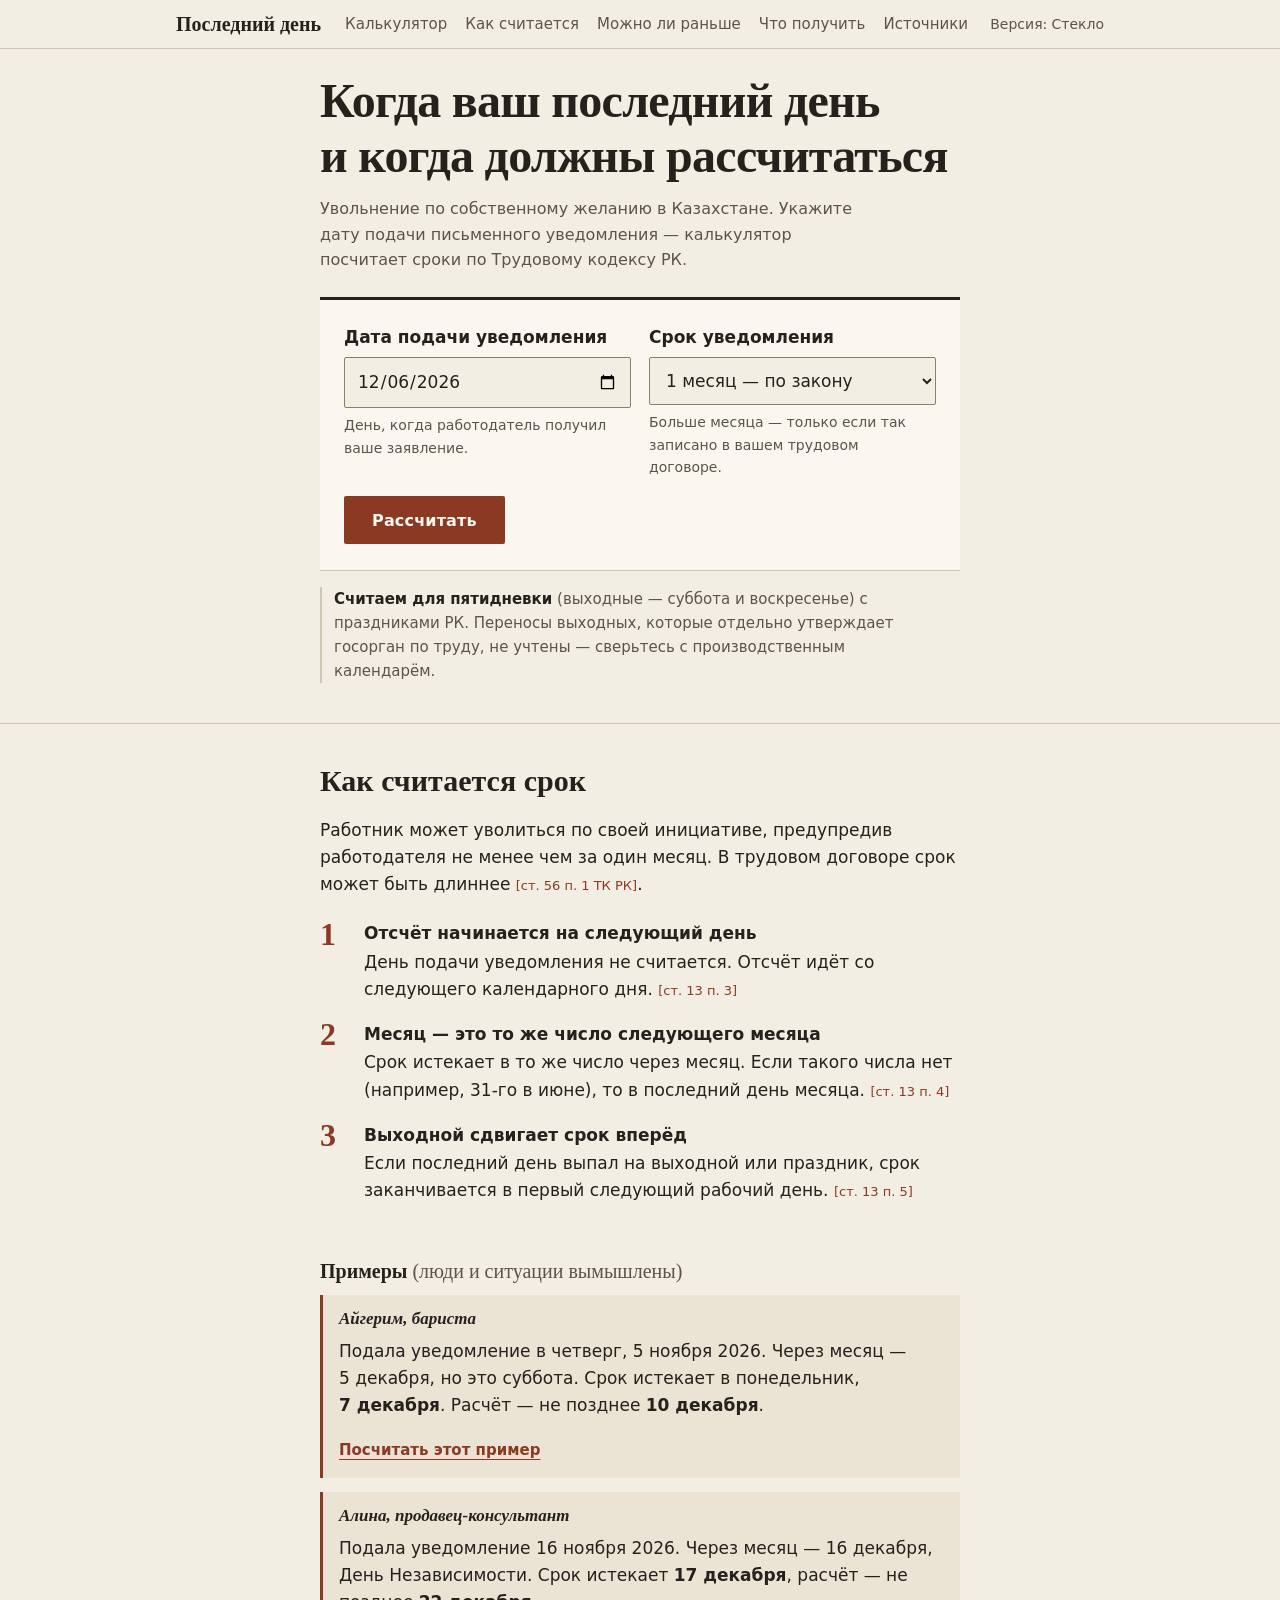
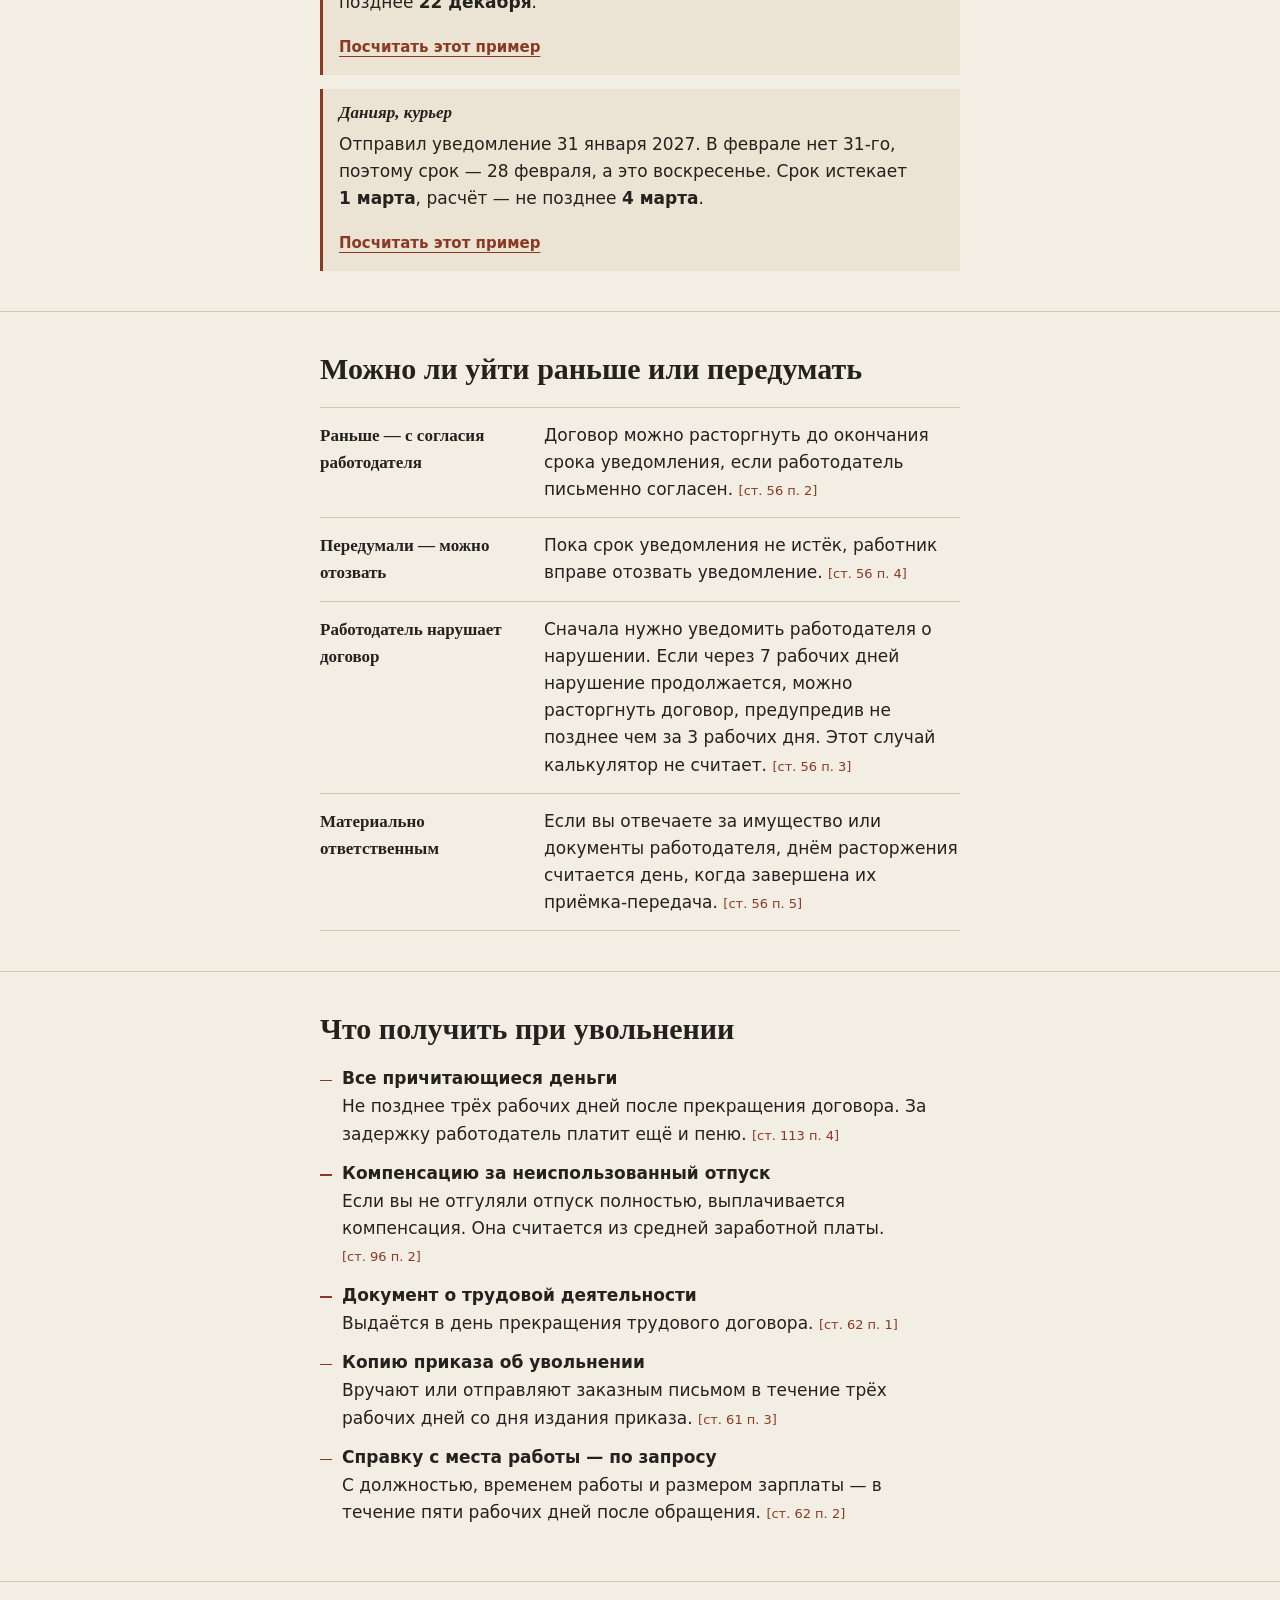
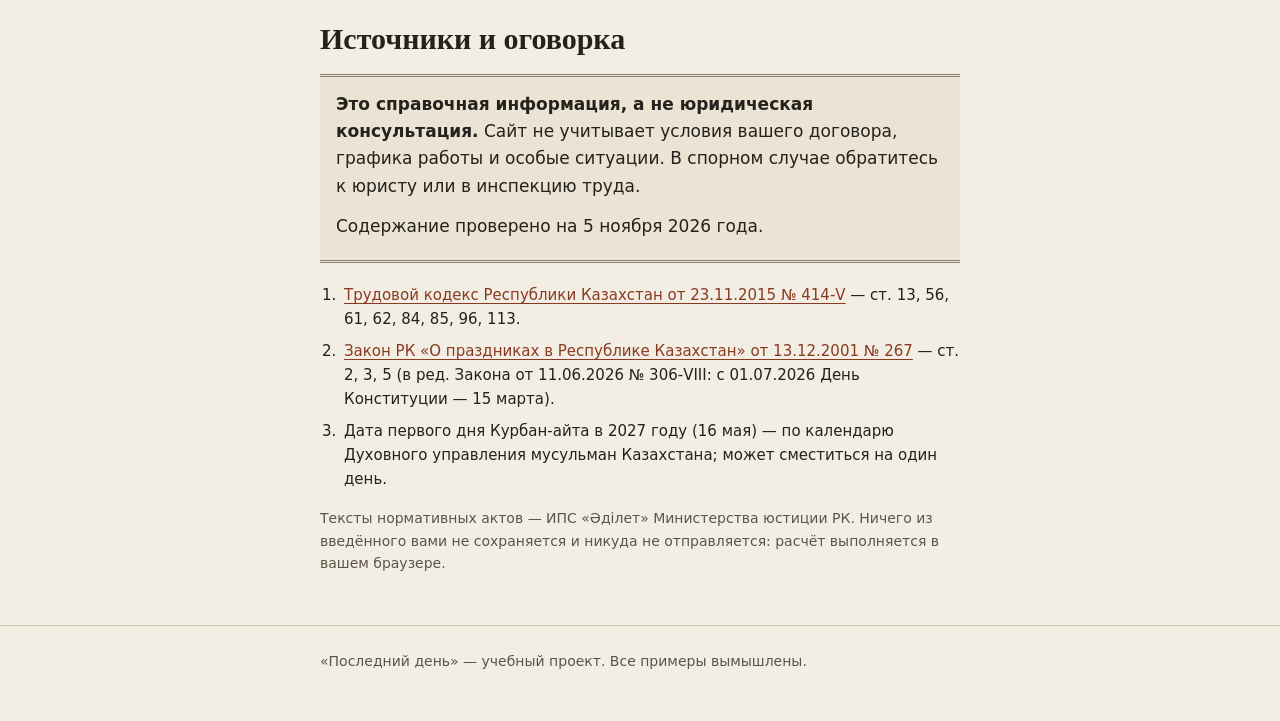
==== index.html @ 021bd19e "Новое оформление: классическая версия и версия «Стекло» Co-Authored-By: Claude Opus 5.5 <noreply@ant" ====
<!doctype html>
<html lang="ru">
<head>
  <meta charset="utf-8">
  <meta name="viewport" content="width=device-width, initial-scale=1">
  <meta name="color-scheme" content="light dark">
  <meta name="description" content="Калькулятор срока увольнения по собственному желанию по Трудовому кодексу РК: когда истекает срок уведомления и до какого дня работодатель должен рассчитаться.">
  <title>Последний день — калькулятор увольнения</title>
  <link rel="stylesheet" href="styles.css">
</head>
<body>
  <a class="skip" href="#calc">К калькулятору</a>

  <header class="top">
    <div class="top__inner">
      <a class="logo" href="#calc" aria-label="Последний день — в начало">Последний день</a>
      <a class="ver" href="glass/"><span class="ver__k">Версия:</span> Стекло</a>
      <nav class="nav" aria-label="Разделы">
        <a href="#calc">Калькулятор</a>
        <a href="#rules">Как считается</a>
        <a href="#earlier">Можно ли раньше</a>
        <a href="#get">Что получить</a>
        <a href="#sources">Источники</a>
      </nav>
    </div>
  </header>

  <main>
    <!-- 1. Калькулятор -->
    <section id="calc" class="hero">
      <div class="wrap">
        <h1>Когда ваш последний день и&nbsp;когда должны рассчитаться</h1>
        <p class="lead">Увольнение по собственному желанию в Казахстане. Укажите дату подачи письменного уведомления — калькулятор посчитает сроки по Трудовому кодексу РК.</p>

        <div class="calc">
          <form id="form" class="form" novalidate>
            <div class="field">
              <label for="notice">Дата подачи уведомления</label>
              <input id="notice" name="notice" type="date" required aria-describedby="notice-hint">
              <p class="hint" id="notice-hint">День, когда работодатель получил ваше заявление.</p>
            </div>
            <div class="field">
              <label for="months">Срок уведомления</label>
              <select id="months" name="months" aria-describedby="months-hint">
                <option value="1" selected>1 месяц — по закону</option>
                <option value="2">2 месяца — по договору</option>
                <option value="3">3 месяца — по договору</option>
                <option value="4">4 месяца — по договору</option>
                <option value="5">5 месяцев — по договору</option>
                <option value="6">6 месяцев — по договору</option>
              </select>
              <p class="hint" id="months-hint">Больше месяца — только если так записано в вашем трудовом договоре.</p>
            </div>
            <button class="btn" type="submit">Рассчитать</button>
          </form>

          <div id="result" class="result" aria-live="polite"></div>
        </div>

        <p class="assume">
          <strong>Считаем для пятидневки</strong> (выходные — суббота и воскресенье) с праздниками РК.
          Переносы выходных, которые отдельно утверждает госорган по труду, не учтены — сверьтесь с производственным календарём.
        </p>
      </div>
    </section>

    <!-- 2. Как считается срок -->
    <section id="rules" class="section">
      <div class="wrap">
        <h2>Как считается срок</h2>
        <p class="section__lead">Работник может уволиться по своей инициативе, предупредив работодателя не менее чем за один месяц. В трудовом договоре срок может быть длиннее <a class="ref" href="https://adilet.zan.kz/rus/docs/K1500000414#z56" target="_blank" rel="noopener">ст. 56 п. 1 ТК РК</a>.</p>

        <ol class="rules">
          <li>
            <h3>Отсчёт начинается на следующий день</h3>
            <p>День подачи уведомления не считается. Отсчёт идёт со следующего календарного дня. <a class="ref" href="https://adilet.zan.kz/rus/docs/K1500000414#z13" target="_blank" rel="noopener">ст. 13 п. 3</a></p>
          </li>
          <li>
            <h3>Месяц — это то же число следующего месяца</h3>
            <p>Срок истекает в то же число через месяц. Если такого числа нет (например, 31-го в июне), то в последний день месяца. <a class="ref" href="https://adilet.zan.kz/rus/docs/K1500000414#z13" target="_blank" rel="noopener">ст. 13 п. 4</a></p>
          </li>
          <li>
            <h3>Выходной сдвигает срок вперёд</h3>
            <p>Если последний день выпал на выходной или праздник, срок заканчивается в первый следующий рабочий день. <a class="ref" href="https://adilet.zan.kz/rus/docs/K1500000414#z13" target="_blank" rel="noopener">ст. 13 п. 5</a></p>
          </li>
        </ol>

        <h3 class="sub">Примеры <span class="muted">(люди и ситуации вымышлены)</span></h3>
        <div class="examples">
          <article class="example">
            <p class="example__who">Айгерим, бариста</p>
            <p>Подала уведомление в&nbsp;четверг, 5&nbsp;ноября 2026. Через месяц — 5&nbsp;декабря, но это суббота. Срок истекает в&nbsp;понедельник, <b>7&nbsp;декабря</b>. Расчёт — не позднее <b>10&nbsp;декабря</b>.</p>
            <button class="link" type="button" data-try="2026-11-05" data-months="1">Посчитать этот пример</button>
          </article>
          <article class="example">
            <p class="example__who">Алина, продавец-консультант</p>
            <p>Подала уведомление 16&nbsp;ноября 2026. Через месяц — 16&nbsp;декабря, День Независимости. Срок истекает <b>17&nbsp;декабря</b>, расчёт — не позднее <b>22&nbsp;декабря</b>.</p>
            <button class="link" type="button" data-try="2026-11-16" data-months="1">Посчитать этот пример</button>
          </article>
          <article class="example">
            <p class="example__who">Данияр, курьер</p>
            <p>Отправил уведомление 31&nbsp;января 2027. В&nbsp;феврале нет 31-го, поэтому срок — 28&nbsp;февраля, а это воскресенье. Срок истекает <b>1&nbsp;марта</b>, расчёт — не позднее <b>4&nbsp;марта</b>.</p>
            <button class="link" type="button" data-try="2027-01-31" data-months="1">Посчитать этот пример</button>
          </article>
        </div>
      </div>
    </section>

    <!-- 3. Можно ли раньше -->
    <section id="earlier" class="section">
      <div class="wrap">
        <h2>Можно ли уйти раньше или передумать</h2>
        <dl class="cases">
          <div>
            <dt>Раньше — с согласия работодателя</dt>
            <dd>Договор можно расторгнуть до окончания срока уведомления, если работодатель письменно согласен. <a class="ref" href="https://adilet.zan.kz/rus/docs/K1500000414#z56" target="_blank" rel="noopener">ст. 56 п. 2</a></dd>
          </div>
          <div>
            <dt>Передумали — можно отозвать</dt>
            <dd>Пока срок уведомления не истёк, работник вправе отозвать уведомление. <a class="ref" href="https://adilet.zan.kz/rus/docs/K1500000414#z56" target="_blank" rel="noopener">ст. 56 п. 4</a></dd>
          </div>
          <div>
            <dt>Работодатель нарушает договор</dt>
            <dd>Сначала нужно уведомить работодателя о нарушении. Если через 7&nbsp;рабочих дней нарушение продолжается, можно расторгнуть договор, предупредив не позднее чем за 3&nbsp;рабочих дня. Этот случай калькулятор не считает. <a class="ref" href="https://adilet.zan.kz/rus/docs/K1500000414#z56" target="_blank" rel="noopener">ст. 56 п. 3</a></dd>
          </div>
          <div>
            <dt>Материально ответственным</dt>
            <dd>Если вы отвечаете за имущество или документы работодателя, днём расторжения считается день, когда завершена их приёмка-передача. <a class="ref" href="https://adilet.zan.kz/rus/docs/K1500000414#z56" target="_blank" rel="noopener">ст. 56 п. 5</a></dd>
          </div>
        </dl>
      </div>
    </section>

    <!-- 4. Что получить при увольнении -->
    <section id="get" class="section">
      <div class="wrap">
        <h2>Что получить при увольнении</h2>
        <ul class="docs">
          <li>
            <h3>Все причитающиеся деньги</h3>
            <p>Не позднее трёх рабочих дней после прекращения договора. За задержку работодатель платит ещё и пеню. <a class="ref" href="https://adilet.zan.kz/rus/docs/K1500000414#z113" target="_blank" rel="noopener">ст. 113 п. 4</a></p>
          </li>
          <li>
            <h3>Компенсацию за неиспользованный отпуск</h3>
            <p>Если вы не отгуляли отпуск полностью, выплачивается компенсация. Она считается из средней заработной платы. <a class="ref" href="https://adilet.zan.kz/rus/docs/K1500000414#z96" target="_blank" rel="noopener">ст. 96 п. 2</a></p>
          </li>
          <li>
            <h3>Документ о трудовой деятельности</h3>
            <p>Выдаётся в день прекращения трудового договора. <a class="ref" href="https://adilet.zan.kz/rus/docs/K1500000414#z62" target="_blank" rel="noopener">ст. 62 п. 1</a></p>
          </li>
          <li>
            <h3>Копию приказа об увольнении</h3>
            <p>Вручают или отправляют заказным письмом в течение трёх рабочих дней со дня издания приказа. <a class="ref" href="https://adilet.zan.kz/rus/docs/K1500000414#z61" target="_blank" rel="noopener">ст. 61 п. 3</a></p>
          </li>
          <li>
            <h3>Справку с места работы — по запросу</h3>
            <p>С должностью, временем работы и размером зарплаты — в течение пяти рабочих дней после обращения. <a class="ref" href="https://adilet.zan.kz/rus/docs/K1500000414#z62" target="_blank" rel="noopener">ст. 62 п. 2</a></p>
          </li>
        </ul>
      </div>
    </section>

    <!-- 5. Источники и оговорка -->
    <section id="sources" class="section">
      <div class="wrap">
        <h2>Источники и оговорка</h2>
        <div class="disclaimer" role="note">
          <p><strong>Это справочная информация, а не юридическая консультация.</strong> Сайт не учитывает условия вашего договора, графика работы и особые ситуации. В спорном случае обратитесь к юристу или в инспекцию труда.</p>
          <p>Содержание проверено на <time datetime="2026-11-05">5 ноября 2026 года</time>.</p>
        </div>
        <ol class="sources">
          <li><a href="https://adilet.zan.kz/rus/docs/K1500000414" target="_blank" rel="noopener">Трудовой кодекс Республики Казахстан от 23.11.2015 № 414-V</a> — ст. 13, 56, 61, 62, 84, 85, 96, 113.</li>
          <li><a href="https://adilet.zan.kz/rus/docs/Z010000267_" target="_blank" rel="noopener">Закон РК «О праздниках в Республике Казахстан» от 13.12.2001 № 267</a> — ст. 2, 3, 5 (в ред. Закона от 11.06.2026 № 306-VIII: с 01.07.2026 День Конституции — 15 марта).</li>
          <li>Дата первого дня Курбан-айта в 2027 году (16 мая) — по календарю Духовного управления мусульман Казахстана; может сместиться на один день.</li>
        </ol>
        <p class="muted small">Тексты нормативных актов — ИПС «Әділет» Министерства юстиции РК. Ничего из введённого вами не сохраняется и никуда не отправляется: расчёт выполняется в вашем браузере.</p>
      </div>
    </section>
  </main>

  <footer class="foot">
    <div class="wrap">
      <p>«Последний день» — учебный проект. Все примеры вымышлены.</p>
    </div>
  </footer>

  <script src="calc.js"></script>
  <script src="app.js"></script>
</body>
</html>
---- styles.css ----
/* «Последний день» — редакционный стиль: бумага, графит и один приглушённый терракотовый акцент.
   Mobile-first, светлая и тёмная тема по настройке устройства. */
:root {
  --bg: #f3eee4;            /* бумага */
  --surface: #faf7f0;       /* лист, поля ввода */
  --tint: #ebe3d3;          /* врезки, подложка примечаний */
  --text: #25211c;          /* графит */
  --muted: #5c5448;         /* камень */
  --line: #cfc5b3;          /* тонкие линии */
  --line-strong: #8a7f6c;   /* границы полей (≥ 3:1) */
  --accent: #8a3a23;        /* терракота, приглушённая */
  --accent-ink: #fbf7ef;
  --warn-bg: #f1e3c4;
  --warn-ink: #4d3a0e;
  --err-bg: #f3d9d3;
  --err-ink: #7a2316;
  --serif: "Iowan Old Style", "Palatino Linotype", Palatino, "Book Antiqua", Georgia, serif;
  --sans: system-ui, -apple-system, "Segoe UI", Roboto, "Helvetica Neue", Arial, sans-serif;
  --measure: 40rem;
}
@media (prefers-color-scheme: dark) {
  :root {
    --bg: #1b1815;          /* тёплый графит, не чёрный */
    --surface: #24201c;
    --tint: #2b2621;
    --text: #ebe4d6;
    --muted: #aba193;
    --line: #3d372e;
    --line-strong: #7d7261;
    --accent: #e3a083;      /* та же терракота, осветлённая */
    --accent-ink: #1b1815;
    --warn-bg: #352b14;
    --warn-ink: #ecd08a;
    --err-bg: #3b2019;
    --err-ink: #f2b3a6;
  }
}

* { box-sizing: border-box; }
html { scroll-behavior: smooth; scroll-padding-top: 116px; -webkit-text-size-adjust: 100%; }
@media (min-width: 720px) { html { scroll-padding-top: 72px; } }
@media (prefers-reduced-motion: reduce) { html { scroll-behavior: auto; } }
body {
  margin: 0;
  background: var(--bg);
  color: var(--text);
  font: 1.0625rem/1.6 var(--sans);
  overflow-wrap: break-word;
}
h1, h2, h3 { margin: 0; }
h1, h2 { font-family: var(--serif); font-weight: 600; line-height: 1.15; }
h1 { font-size: clamp(1.75rem, 7vw, 3rem); letter-spacing: -.015em; max-width: 14em; text-wrap: balance; }
h2 { font-size: clamp(1.5rem, 4.5vw, 1.875rem); margin-bottom: .6em; }
h3 { font-size: 1.0625rem; line-height: 1.35; font-weight: 700; margin-bottom: .2em; }
p { margin: 0 0 .8em; }
a { color: var(--accent); text-underline-offset: 3px; }
.wrap { max-width: calc(var(--measure) + 32px); margin: 0 auto; padding: 0 16px; }
.muted { color: var(--muted); font-weight: 400; }
.small { font-size: .875rem; }

.skip { position: absolute; left: -999px; top: 8px; background: var(--accent); color: var(--accent-ink); padding: 10px 14px; z-index: 10; }
.skip:focus { left: 8px; }
:focus-visible { outline: 3px solid var(--accent); outline-offset: 2px; }

/* Шапка: название, ссылка на другую версию, разделы */
.top { position: sticky; top: 0; z-index: 5; background: var(--bg); border-bottom: 1px solid var(--line); }
.top__inner { max-width: 60rem; margin: 0 auto; padding: 0 16px; display: flex; flex-wrap: wrap; align-items: center; column-gap: 16px; }
.logo { font: 600 1.25rem var(--serif); color: var(--text); text-decoration: none; min-height: 48px; display: inline-flex; align-items: center; white-space: nowrap; }
.ver { margin-left: auto; font-size: .875rem; color: var(--muted); text-decoration: none; min-height: 44px; display: inline-flex; align-items: center; white-space: nowrap; }
.ver { gap: .3em; }
.ver:hover { color: var(--accent); text-decoration: underline; }
.nav { display: flex; width: 100%; gap: 2px; overflow-x: auto; scrollbar-width: none; margin: 0 -8px; }
.nav::-webkit-scrollbar { display: none; }
.nav a { color: var(--muted); text-decoration: none; font-size: .9375rem; padding: 0 8px; min-height: 44px; display: inline-flex; align-items: center; white-space: nowrap; }
.nav a:hover { color: var(--text); text-decoration: underline; text-underline-offset: 6px; }
@media (min-width: 720px) {
  .ver { margin-left: 0; order: 3; }
  .nav { width: auto; margin: 0 0 0 auto; order: 2; }
  .top__inner { flex-wrap: nowrap; }
}

/* Первый экран и калькулятор */
.hero { padding: 24px 0 40px; }
.lead { color: var(--muted); font-size: 1rem; max-width: 34rem; margin: .8em 0 0; }
.calc { margin-top: 24px; background: var(--surface); border-top: 3px solid var(--text); border-bottom: 1px solid var(--line); padding: 20px 16px 22px; }
@media (min-width: 720px) { .calc { padding: 24px 24px 26px; } }
.form { display: grid; gap: 18px; }
@media (min-width: 720px) {
  .form { grid-template-columns: 1fr 1fr; align-items: start; }
  .form .btn { grid-column: 1 / -1; justify-self: start; }
}
.field label { display: block; font-weight: 700; margin-bottom: 6px; }
.field input, .field select {
  width: 100%; min-height: 48px; padding: 10px 12px;
  font: inherit; color: var(--text); background: var(--bg);
  border: 1px solid var(--line-strong); border-radius: 2px;
}
.field input:focus-visible, .field select:focus-visible { outline: 3px solid var(--accent); outline-offset: 1px; }
.hint { color: var(--muted); font-size: .875rem; margin: 6px 0 0; }
.btn {
  min-height: 48px; padding: 0 28px; border: 0; border-radius: 2px; cursor: pointer;
  background: var(--accent); color: var(--accent-ink); font: 600 1rem var(--sans); letter-spacing: .01em;
}
.btn:hover { background: color-mix(in srgb, var(--accent) 86%, var(--text)); }
.btn:active { transform: translateY(1px); }
.assume { color: var(--muted); font-size: .9375rem; margin: 16px 0 0; max-width: 36rem; padding-left: 12px; border-left: 2px solid var(--line); }
.assume strong { color: var(--text); }

/* Результат: главная дата крупно, остальное спокойно */
.result:empty { display: none; }
.result { margin-top: 24px; padding-top: 22px; border-top: 1px solid var(--line); }
.timeline { list-style: none; margin: 0; padding: 0; }
.tl { position: relative; padding: 0 0 22px 28px; }
.tl::before { content: ""; position: absolute; left: 5px; top: 14px; bottom: 0; width: 1px; background: var(--line-strong); }
.tl:last-child { padding-bottom: 0; }
.tl:last-child::before { display: none; }
.tl__mark { position: absolute; left: 0; top: 7px; width: 11px; height: 11px; border: 1.5px solid var(--text); background: var(--surface); transform: rotate(45deg); }
.tl--main .tl__mark { width: 15px; height: 15px; left: -2px; top: 8px; background: var(--accent); border-color: var(--accent); }
.tl__label { color: var(--muted); font-size: .875rem; margin: 0 0 2px; }
.tl__date { font-family: var(--serif); font-size: 1.25rem; font-weight: 600; margin: 0 0 4px; line-height: 1.25; }
.tl--main { padding-bottom: 26px; }
.tl--main .tl__label { color: var(--text); font-weight: 700; }
.tl--main .tl__date { font-size: clamp(1.75rem, 8vw, 2.5rem); color: var(--accent); letter-spacing: -.01em; line-height: 1.1; margin-bottom: 8px; }
.tl__note { font-size: .9375rem; margin: 0; color: var(--muted); max-width: 34rem; }
.notes { margin: 22px 0 0; padding: 0; list-style: none; display: grid; gap: 8px; }
.note { font-size: .9375rem; padding: 10px 12px; background: var(--tint); border-left: 3px solid var(--line-strong); }
.note--warn { background: var(--warn-bg); color: var(--warn-ink); border-left-color: var(--warn-ink); }
.note--warn .ref { color: inherit; }
.error { background: var(--err-bg); color: var(--err-ink); padding: 12px 14px; margin: 0; border-left: 3px solid var(--err-ink); }
@media (prefers-reduced-motion: no-preference) {
  .tl, .notes, .error { animation: rise .45s ease both; animation-delay: calc(var(--i, 0) * 90ms); }
  @keyframes rise { from { opacity: 0; transform: translateY(6px); } to { opacity: 1; transform: none; } }
}

/* Сноски на статьи: мелко, в скобках, чтобы не спорить с текстом */
.ref { font-size: .8125rem; white-space: nowrap; color: var(--accent); text-decoration: none; font-variant-numeric: lining-nums; }
.ref::before { content: "["; }
.ref::after { content: "]"; }
.ref:hover { text-decoration: underline; }

/* Разделы */
.section { padding: 40px 0; border-top: 1px solid var(--line); }
.section__lead { max-width: var(--measure); }
.sub { font: 600 1.25rem var(--serif); margin: 36px 0 12px; }

/* Правила — нумерованный свод с висячими цифрами */
.rules { list-style: none; counter-reset: r; padding: 0; margin: 24px 0 0; }
.rules li { counter-increment: r; position: relative; padding: 0 0 20px 44px; }
.rules li::before { content: counter(r); position: absolute; left: 0; top: -.15em; font: 600 2rem/1 var(--serif); color: var(--accent); }
.rules p { margin: 0; }

/* Примеры — врезки */
.examples { display: grid; gap: 14px; }
.example { background: var(--tint); border-left: 3px solid var(--accent); padding: 14px 16px 6px; }
.example p { margin-bottom: .5em; }
.example__who { font: italic 600 1.0625rem var(--serif); margin-bottom: .3em; }
.link { background: none; border: 0; padding: 0; min-height: 44px; color: var(--accent); font: 600 .9375rem var(--sans); cursor: pointer; text-decoration: underline; text-underline-offset: 4px; }
.link:hover { text-decoration-thickness: 2px; }

/* Особые случаи — словарная форма */
.cases { margin: 20px 0 0; }
.cases > div { padding: 14px 0; border-top: 1px solid var(--line); }
.cases > div:last-child { border-bottom: 1px solid var(--line); }
.cases dt { font-weight: 700; margin-bottom: 4px; }
.cases dd { margin: 0; }
@media (min-width: 720px) {
  .cases > div { display: grid; grid-template-columns: 12.5rem 1fr; gap: 24px; }
  .cases dt { margin: 0; font-family: var(--serif); font-size: 1.0625rem; }
}

/* Что получить — перечень документов */
.docs { list-style: none; padding: 0; margin: 20px 0 0; }
.docs li { padding: 0 0 14px 22px; position: relative; }
.docs li::before { content: ""; position: absolute; left: 0; top: .75em; width: 12px; height: 1.5px; background: var(--accent); }
.docs p { margin: 0; }

/* Оговорка и источники */
.disclaimer { background: var(--tint); border-top: 3px double var(--line-strong); border-bottom: 3px double var(--line-strong); padding: 14px 16px 6px; margin-bottom: 20px; }
.sources { padding-left: 1.4em; margin: 0 0 16px; font-size: .9375rem; }
.sources li { margin-bottom: 8px; padding-left: .2em; }
.foot { padding: 24px 0 48px; color: var(--muted); font-size: .875rem; border-top: 1px solid var(--line); }
.foot p { margin: 0; }
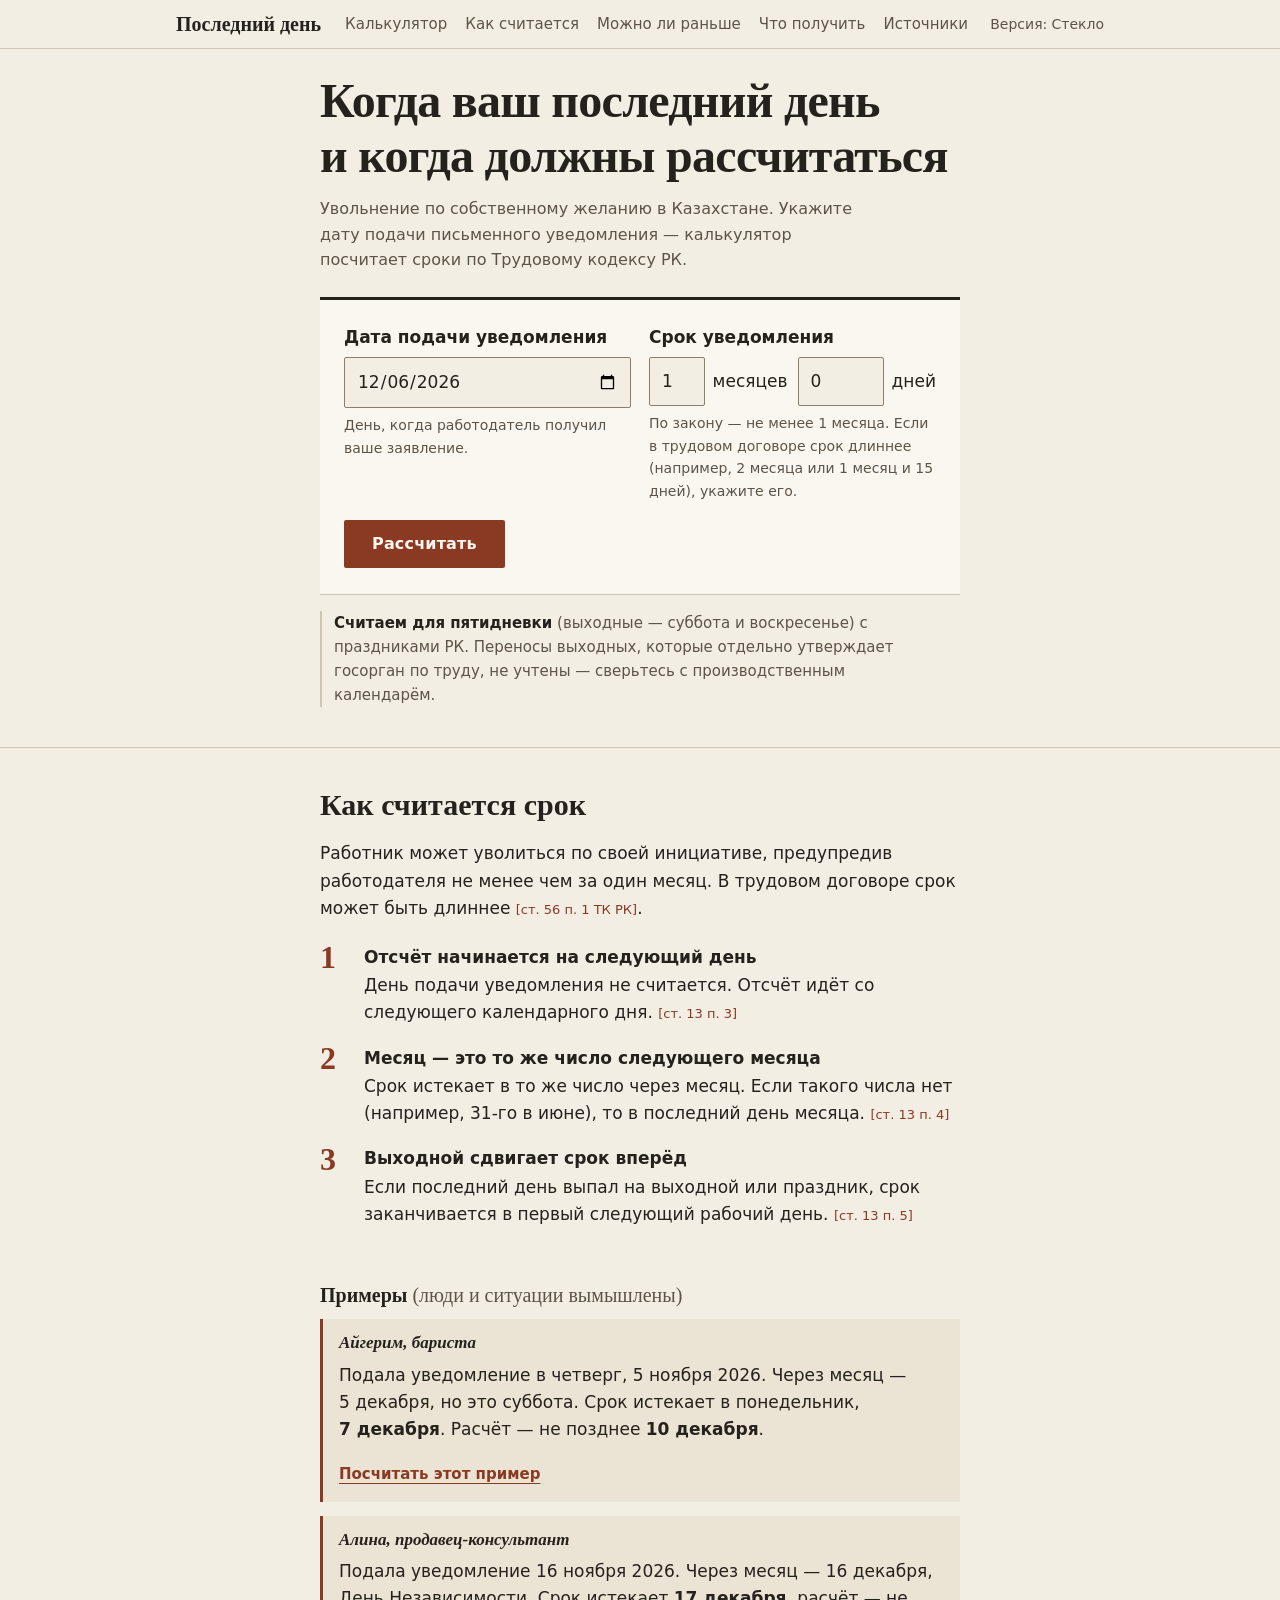
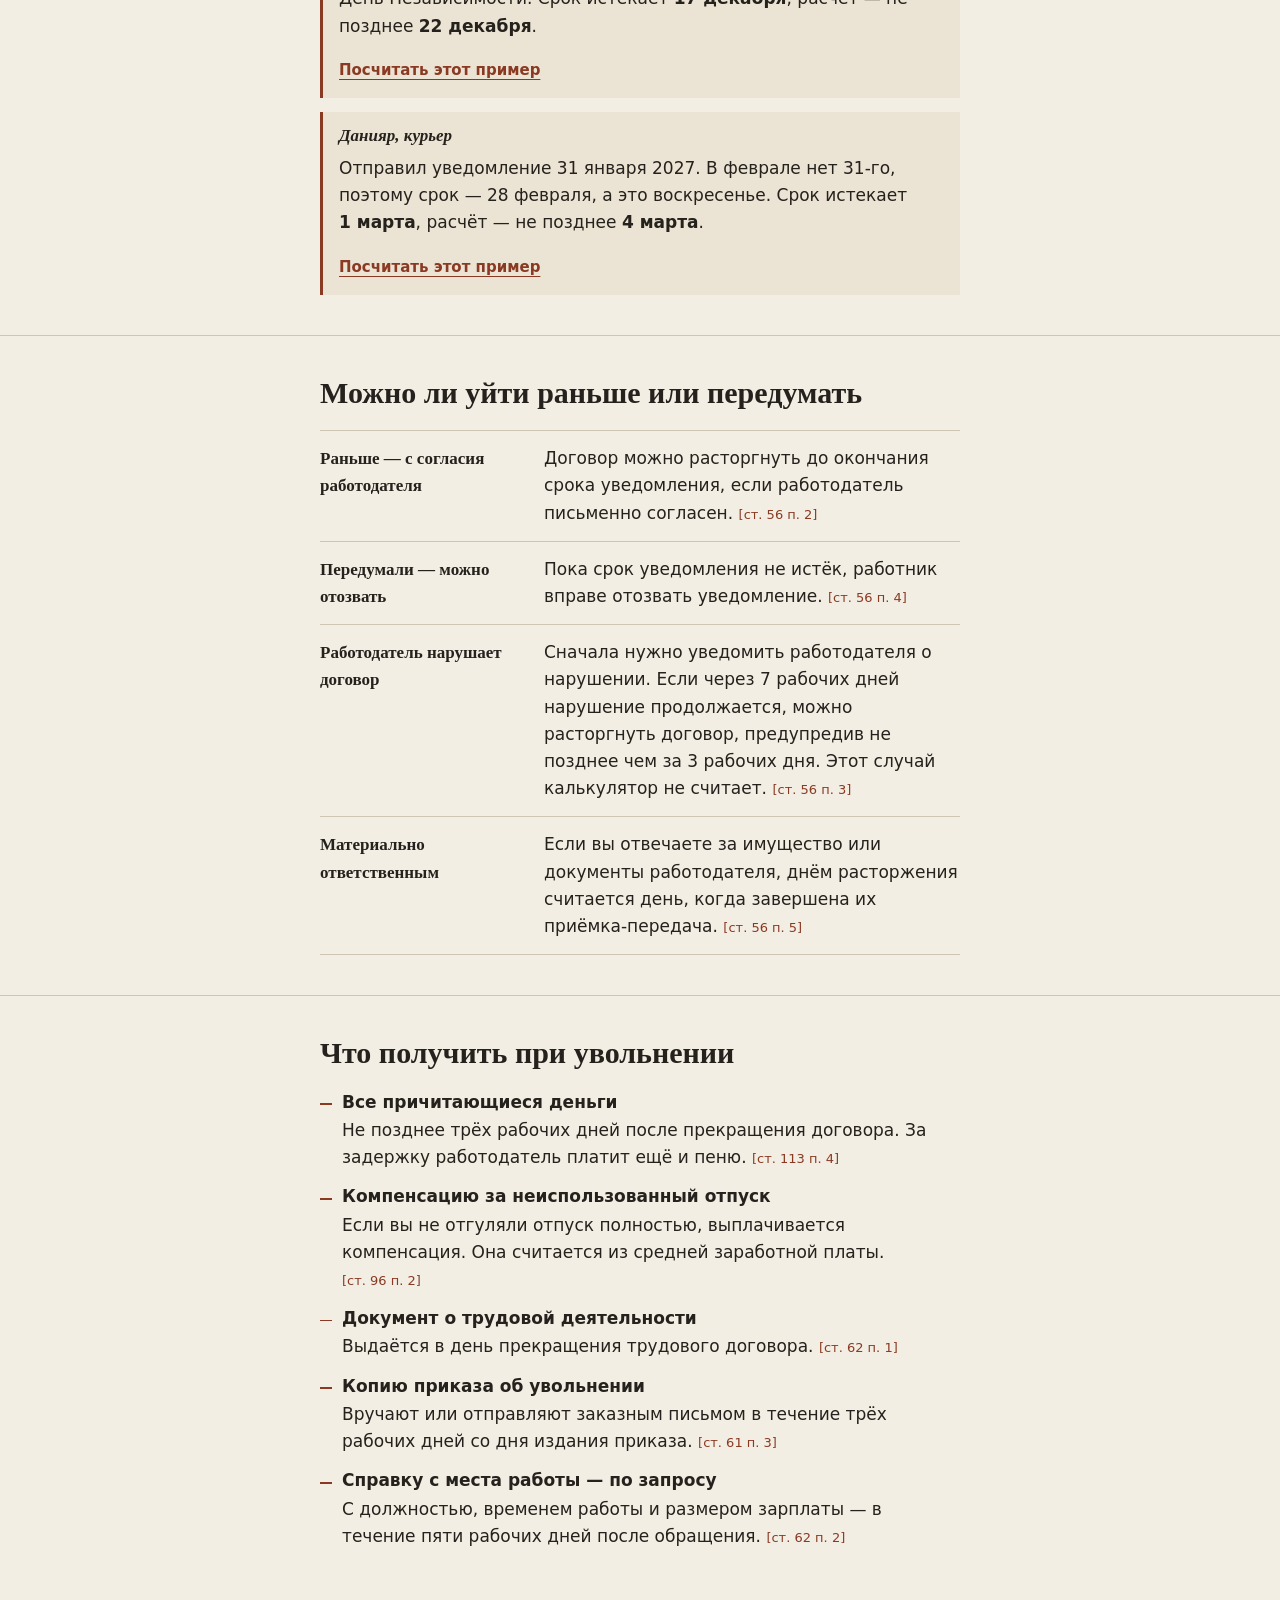
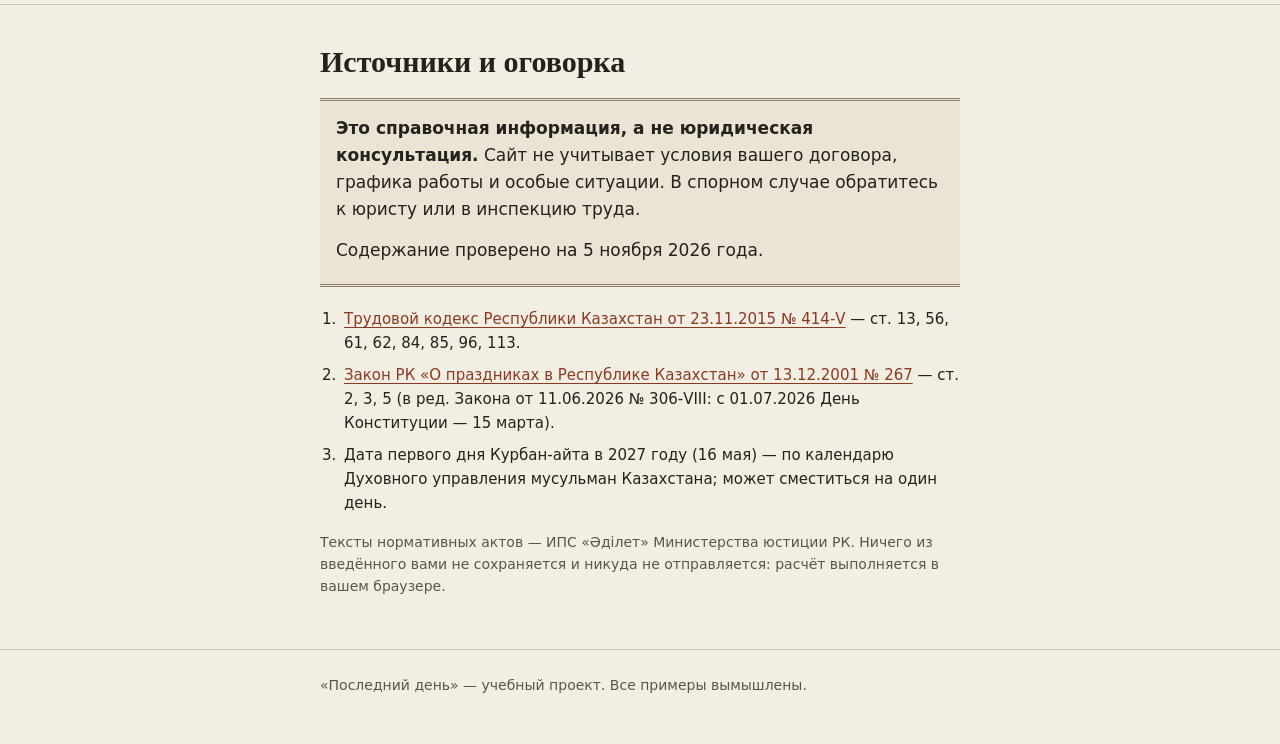
==== commit b00a050d: "Свой срок уведомления по договору: месяцы и дни Co-Authored-By: Claude Opus 5.5 <noreply@anthropic.c" ====
--- a/index.html
+++ b/index.html
@@ -39,18 +39,14 @@
               <input id="notice" name="notice" type="date" required aria-describedby="notice-hint">
               <p class="hint" id="notice-hint">День, когда работодатель получил ваше заявление.</p>
             </div>
-            <div class="field">
-              <label for="months">Срок уведомления</label>
-              <select id="months" name="months" aria-describedby="months-hint">
-                <option value="1" selected>1 месяц — по закону</option>
-                <option value="2">2 месяца — по договору</option>
-                <option value="3">3 месяца — по договору</option>
-                <option value="4">4 месяца — по договору</option>
-                <option value="5">5 месяцев — по договору</option>
-                <option value="6">6 месяцев — по договору</option>
-              </select>
-              <p class="hint" id="months-hint">Больше месяца — только если так записано в вашем трудовом договоре.</p>
-            </div>
+            <fieldset class="field period">
+              <legend>Срок уведомления</legend>
+              <div class="period__row">
+                <label class="period__item"><input id="months" name="months" type="number" inputmode="numeric" min="0" max="24" step="1" value="1" aria-describedby="months-hint"><span>месяцев</span></label>
+                <label class="period__item"><input id="days" name="days" type="number" inputmode="numeric" min="0" max="730" step="1" value="0" aria-describedby="months-hint"><span>дней</span></label>
+              </div>
+              <p class="hint" id="months-hint">По закону — не менее 1 месяца. Если в трудовом договоре срок длиннее (например, 2 месяца или 1 месяц и 15 дней), укажите его.</p>
+            </fieldset>
             <button class="btn" type="submit">Рассчитать</button>
           </form>
 
--- a/styles.css
+++ b/styles.css
@@ -17,9 +17,11 @@
   --serif: "Iowan Old Style", "Palatino Linotype", Palatino, "Book Antiqua", Georgia, serif;
   --sans: system-ui, -apple-system, "Segoe UI", Roboto, "Helvetica Neue", Arial, sans-serif;
   --measure: 40rem;
+  color-scheme: light;
 }
 @media (prefers-color-scheme: dark) {
   :root {
+    color-scheme: dark;
     --bg: #1b1815;          /* тёплый графит, не чёрный */
     --surface: #24201c;
     --tint: #2b2621;
@@ -96,6 +98,7 @@
   border: 1px solid var(--line-strong); border-radius: 2px;
 }
 .field input:focus-visible, .field select:focus-visible { outline: 3px solid var(--accent); outline-offset: 1px; }
+.field select option { background: var(--surface); color: var(--text); }
 .hint { color: var(--muted); font-size: .875rem; margin: 6px 0 0; }
 .btn {
   min-height: 48px; padding: 0 28px; border: 0; border-radius: 2px; cursor: pointer;
@@ -180,3 +183,10 @@
 .sources li { margin-bottom: 8px; padding-left: .2em; }
 .foot { padding: 24px 0 48px; color: var(--muted); font-size: .875rem; border-top: 1px solid var(--line); }
 .foot p { margin: 0; }
+
+/* Срок уведомления: месяцы + дни */
+.period { border: 0; padding: 0; margin: 0; min-width: 0; }
+.period legend { padding: 0; margin-bottom: 6px; font-weight: 700; }
+.period__row { display: grid; grid-template-columns: 1fr 1fr; gap: 10px; }
+.field .period__item { display: flex; align-items: center; gap: 8px; margin: 0; font-weight: 400; }
+.period__item input { flex: 1; min-width: 0; }
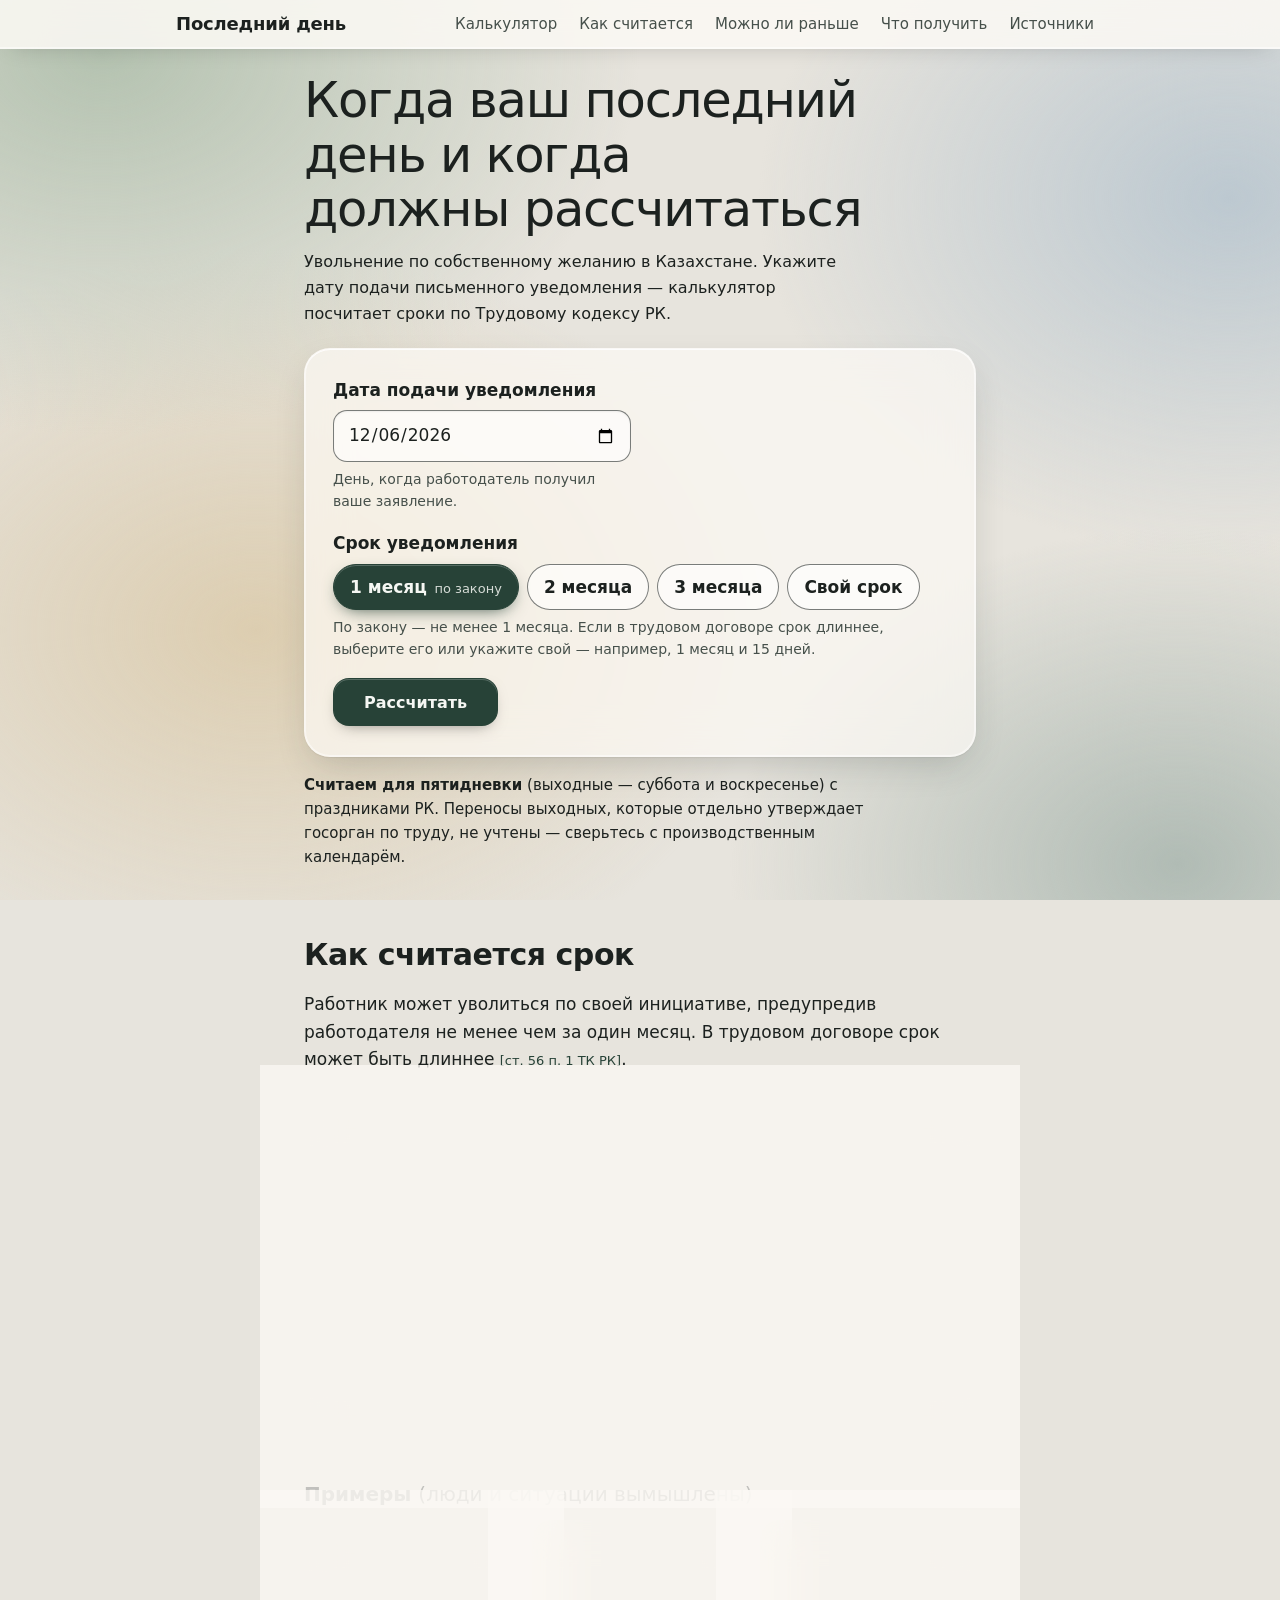
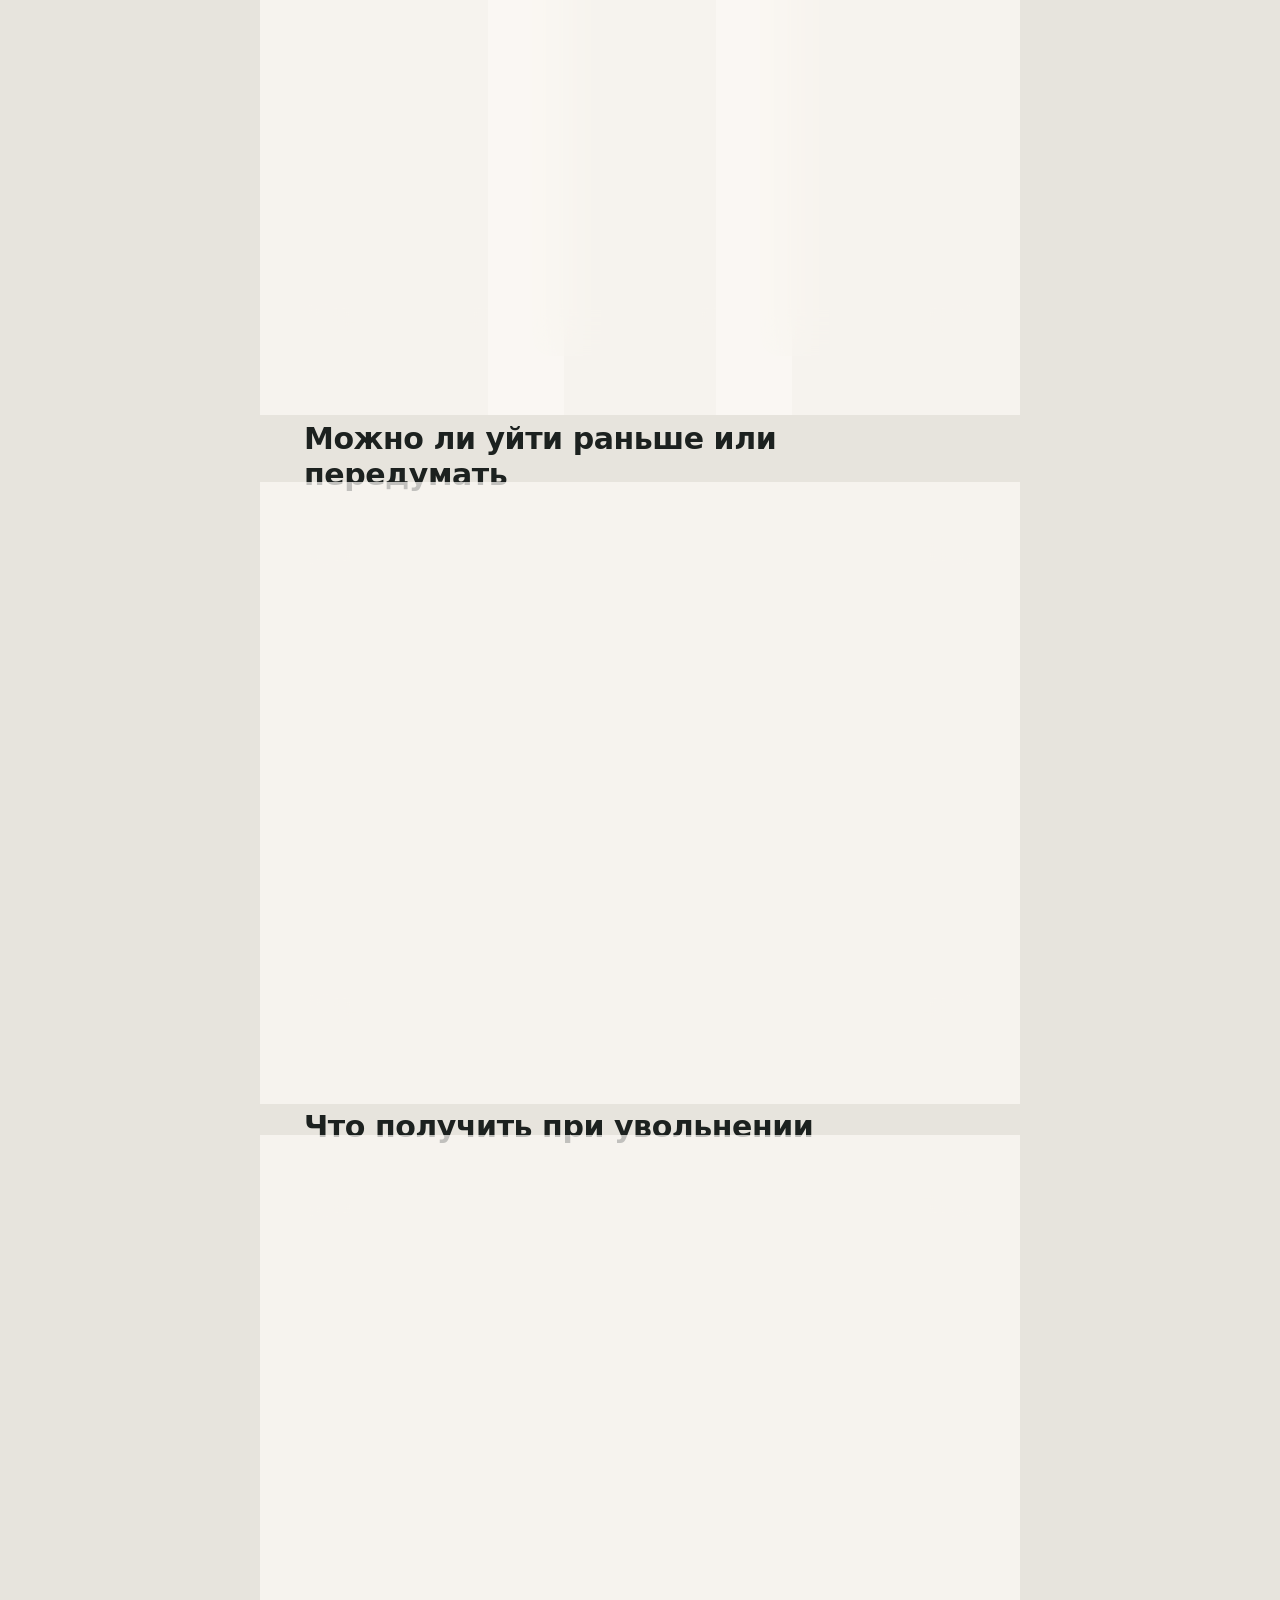
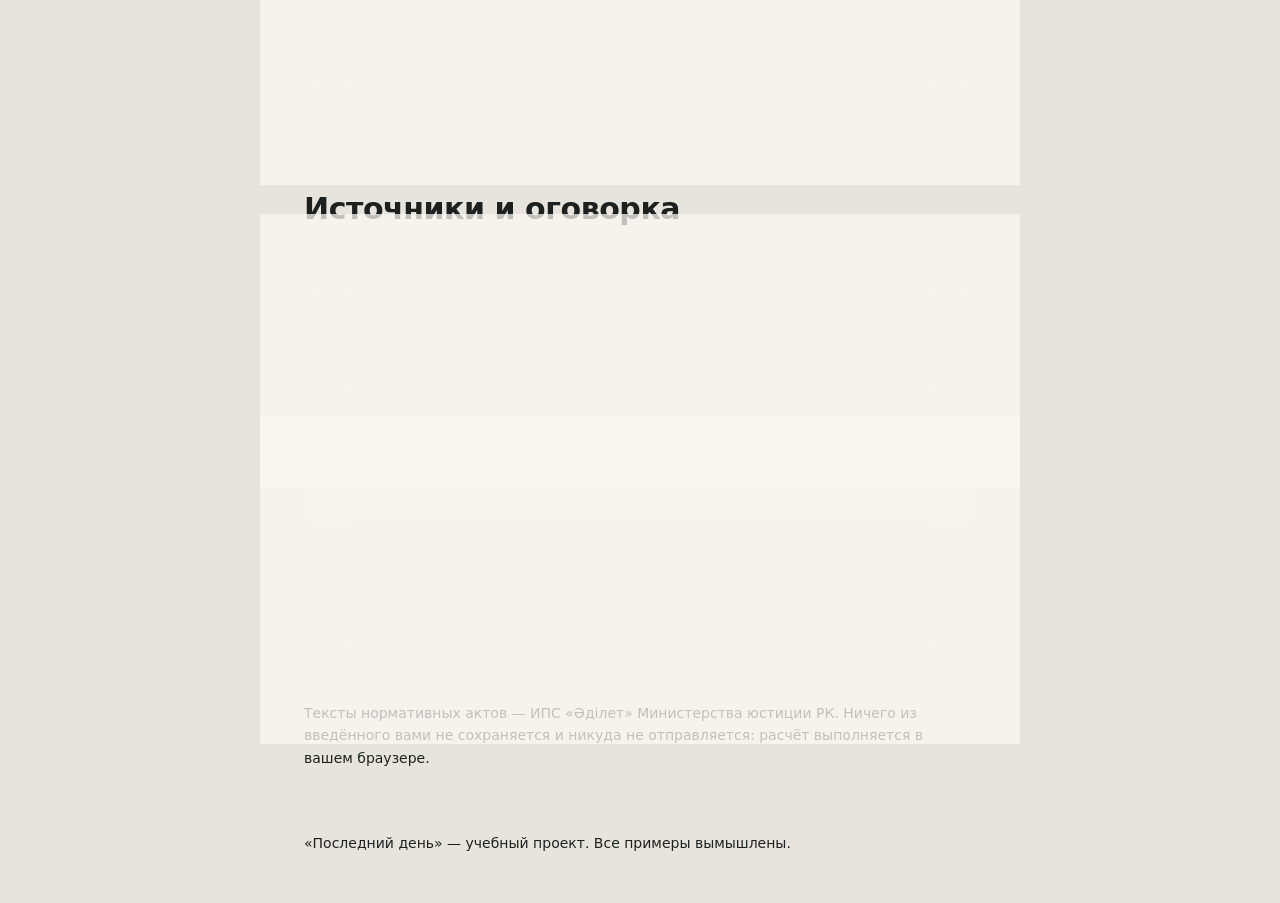
==== commit 17f2a4ea: "Один дизайн «Стекло»; выбор срока кнопками или свой срок Co-Authored-By: Claude Opus 5.5 <noreply@an" ====
--- a/index.html
+++ b/index.html
@@ -6,15 +6,15 @@
   <meta name="color-scheme" content="light dark">
   <meta name="description" content="Калькулятор срока увольнения по собственному желанию по Трудовому кодексу РК: когда истекает срок уведомления и до какого дня работодатель должен рассчитаться.">
   <title>Последний день — калькулятор увольнения</title>
-  <link rel="stylesheet" href="styles.css">
+  <link rel="stylesheet" href="styles.css?v=4">
 </head>
 <body>
+  <div class="bg" aria-hidden="true"></div>
   <a class="skip" href="#calc">К калькулятору</a>
 
   <header class="top">
     <div class="top__inner">
       <a class="logo" href="#calc" aria-label="Последний день — в начало">Последний день</a>
-      <a class="ver" href="glass/"><span class="ver__k">Версия:</span> Стекло</a>
       <nav class="nav" aria-label="Разделы">
         <a href="#calc">Калькулятор</a>
         <a href="#rules">Как считается</a>
@@ -41,11 +41,17 @@
             </div>
             <fieldset class="field period">
               <legend>Срок уведомления</legend>
-              <div class="period__row">
+              <div class="chips">
+                <label class="chip"><input type="radio" name="preset" value="1" checked><span>1 месяц <small>по закону</small></span></label>
+                <label class="chip"><input type="radio" name="preset" value="2"><span>2 месяца</span></label>
+                <label class="chip"><input type="radio" name="preset" value="3"><span>3 месяца</span></label>
+                <label class="chip"><input type="radio" name="preset" value="custom" aria-controls="custom-period"><span>Свой срок</span></label>
+              </div>
+              <div class="period__row" id="custom-period" hidden>
                 <label class="period__item"><input id="months" name="months" type="number" inputmode="numeric" min="0" max="24" step="1" value="1" aria-describedby="months-hint"><span>месяцев</span></label>
                 <label class="period__item"><input id="days" name="days" type="number" inputmode="numeric" min="0" max="730" step="1" value="0" aria-describedby="months-hint"><span>дней</span></label>
               </div>
-              <p class="hint" id="months-hint">По закону — не менее 1 месяца. Если в трудовом договоре срок длиннее (например, 2 месяца или 1 месяц и 15 дней), укажите его.</p>
+              <p class="hint" id="months-hint">По закону — не менее 1 месяца. Если в трудовом договоре срок длиннее, выберите его или укажите свой — например, 1 месяц и 15 дней.</p>
             </fieldset>
             <button class="btn" type="submit">Рассчитать</button>
           </form>
@@ -180,7 +186,7 @@
     </div>
   </footer>
 
-  <script src="calc.js"></script>
-  <script src="app.js"></script>
+  <script src="calc.js?v=4"></script>
+  <script src="app.js?v=4"></script>
 </body>
 </html>
--- a/styles.css
+++ b/styles.css
@@ -1,80 +1,117 @@
-/* «Последний день» — редакционный стиль: бумага, графит и один приглушённый терракотовый акцент.
-   Mobile-first, светлая и тёмная тема по настройке устройства. */
+/* «Последний день» — версия «Стекло».
+   Плотные матовые панели на глубоком приглушённом фоне: графит, жемчуг, песок, дымчатый шалфей.
+   Акцент один — тёмный шалфей. Mobile-first, светлая и тёмная тема. */
 :root {
-  --bg: #f3eee4;            /* бумага */
-  --surface: #faf7f0;       /* лист, поля ввода */
-  --tint: #ebe3d3;          /* врезки, подложка примечаний */
-  --text: #25211c;          /* графит */
-  --muted: #5c5448;         /* камень */
-  --line: #cfc5b3;          /* тонкие линии */
-  --line-strong: #8a7f6c;   /* границы полей (≥ 3:1) */
-  --accent: #8a3a23;        /* терракота, приглушённая */
-  --accent-ink: #fbf7ef;
-  --warn-bg: #f1e3c4;
-  --warn-ink: #4d3a0e;
-  --err-bg: #f3d9d3;
+  --base: #e7e4dd;                       /* жемчуг */
+  --blob-1: #b4c2b0;                     /* шалфей */
+  --blob-2: #dccdb0;                     /* песок */
+  --blob-3: #bcc8d0;                     /* дымка */
+  --blob-4: #b0bbb4;                     /* самое тёмное пятно под стеклом */
+  --glass: rgba(251, 249, 244, .74);
+  --glass-strong: rgba(251, 249, 244, .88);
+  --glass-solid: #f2f0ea;                /* фолбэк без blur */
+  --field: rgba(255, 255, 255, .62);
+  --rim: rgba(255, 255, 255, .7);        /* светлая кромка */
+  --rim-soft: rgba(255, 255, 255, .45);
+  --hair: rgba(28, 33, 31, .16);         /* тонкие разделители */
+  --edge: rgba(28, 33, 31, .58);         /* границы полей (≥ 3:1) */
+  --shadow: 0 1px 1px rgba(30, 40, 35, .06), 0 14px 36px -10px rgba(30, 40, 35, .22);
+  --text: #1c211f;
+  --soft: #46504b;
+  --accent: #274237;
+  --accent-ink: #f5f7f3;
+  --warn-bg: #efe2c0;
+  --warn-ink: #4a3809;
+  --err-bg: #f1d8d1;
   --err-ink: #7a2316;
-  --serif: "Iowan Old Style", "Palatino Linotype", Palatino, "Book Antiqua", Georgia, serif;
   --sans: system-ui, -apple-system, "Segoe UI", Roboto, "Helvetica Neue", Arial, sans-serif;
-  --measure: 40rem;
+  --measure: 42rem;
   color-scheme: light;
 }
 @media (prefers-color-scheme: dark) {
   :root {
     color-scheme: dark;
-    --bg: #1b1815;          /* тёплый графит, не чёрный */
-    --surface: #24201c;
-    --tint: #2b2621;
-    --text: #ebe4d6;
-    --muted: #aba193;
-    --line: #3d372e;
-    --line-strong: #7d7261;
-    --accent: #e3a083;      /* та же терракота, осветлённая */
-    --accent-ink: #1b1815;
-    --warn-bg: #352b14;
-    --warn-ink: #ecd08a;
-    --err-bg: #3b2019;
-    --err-ink: #f2b3a6;
+    --base: #111517;                     /* графит */
+    --blob-1: #2b413b;
+    --blob-2: #43392a;
+    --blob-3: #28343f;
+    --blob-4: #33463f;                   /* самое светлое пятно под стеклом */
+    --glass: rgba(30, 36, 36, .72);
+    --glass-strong: rgba(24, 29, 29, .88);
+    --glass-solid: #1c2223;
+    --field: rgba(255, 255, 255, .07);
+    --rim: rgba(255, 255, 255, .2);
+    --rim-soft: rgba(255, 255, 255, .1);
+    --hair: rgba(236, 237, 231, .15);
+    --edge: rgba(236, 237, 231, .5);
+    --shadow: 0 1px 1px rgba(0, 0, 0, .3), 0 16px 40px -12px rgba(0, 0, 0, .6);
+    --text: #ecede7;
+    --soft: #b0b8b1;
+    --accent: #b4cfc0;
+    --accent-ink: #0f1a15;
+    --warn-bg: #3a3016;
+    --warn-ink: #efd58f;
+    --err-bg: #402219;
+    --err-ink: #f4b8aa;
   }
 }
 
 * { box-sizing: border-box; }
 html { scroll-behavior: smooth; scroll-padding-top: 116px; -webkit-text-size-adjust: 100%; }
-@media (min-width: 720px) { html { scroll-padding-top: 72px; } }
+@media (min-width: 720px) { html { scroll-padding-top: 76px; } }
 @media (prefers-reduced-motion: reduce) { html { scroll-behavior: auto; } }
 body {
   margin: 0;
-  background: var(--bg);
+  background: var(--base);
   color: var(--text);
   font: 1.0625rem/1.6 var(--sans);
   overflow-wrap: break-word;
-}
+  min-height: 100vh;
+}
+
+/* Фон: размытые пятна, не градиентная «картинка» — просто глубина под стеклом */
+.bg { position: fixed; inset: 0; z-index: -1; pointer-events: none;
+  background:
+    radial-gradient(48rem 34rem at 8% 6%, var(--blob-1), transparent 70%),
+    radial-gradient(42rem 32rem at 96% 22%, var(--blob-3), transparent 70%),
+    radial-gradient(46rem 34rem at 20% 70%, var(--blob-2), transparent 70%),
+    radial-gradient(40rem 30rem at 92% 96%, var(--blob-4), transparent 70%);
+}
+
 h1, h2, h3 { margin: 0; }
-h1, h2 { font-family: var(--serif); font-weight: 600; line-height: 1.15; }
-h1 { font-size: clamp(1.75rem, 7vw, 3rem); letter-spacing: -.015em; max-width: 14em; text-wrap: balance; }
-h2 { font-size: clamp(1.5rem, 4.5vw, 1.875rem); margin-bottom: .6em; }
-h3 { font-size: 1.0625rem; line-height: 1.35; font-weight: 700; margin-bottom: .2em; }
+h1 { font-size: clamp(1.75rem, 7vw, 3.1rem); font-weight: 500; line-height: 1.1; letter-spacing: -.025em; max-width: 14em; text-wrap: balance; }
+h2 { font-size: clamp(1.5rem, 4.5vw, 1.875rem); font-weight: 600; line-height: 1.2; letter-spacing: -.015em; margin-bottom: .6em; }
+h3 { font-size: 1.0625rem; line-height: 1.35; font-weight: 650; margin-bottom: .2em; }
 p { margin: 0 0 .8em; }
 a { color: var(--accent); text-underline-offset: 3px; }
 .wrap { max-width: calc(var(--measure) + 32px); margin: 0 auto; padding: 0 16px; }
-.muted { color: var(--muted); font-weight: 400; }
+.muted { color: var(--text); font-weight: 400; }
 .small { font-size: .875rem; }
 
-.skip { position: absolute; left: -999px; top: 8px; background: var(--accent); color: var(--accent-ink); padding: 10px 14px; z-index: 10; }
+.skip { position: absolute; left: -999px; top: 8px; background: var(--accent); color: var(--accent-ink); padding: 10px 14px; border-radius: 10px; z-index: 10; }
 .skip:focus { left: 8px; }
-:focus-visible { outline: 3px solid var(--accent); outline-offset: 2px; }
-
-/* Шапка: название, ссылка на другую версию, разделы */
-.top { position: sticky; top: 0; z-index: 5; background: var(--bg); border-bottom: 1px solid var(--line); }
+:focus-visible { outline: 3px solid var(--accent); outline-offset: 2px; border-radius: 6px; }
+
+/* Стеклянная поверхность */
+.top, .calc, .rules, .example, .cases, .docs, .disclaimer, .sources {
+  background: var(--glass);
+  -webkit-backdrop-filter: blur(22px) saturate(140%);
+  backdrop-filter: blur(22px) saturate(140%);
+  border: 1px solid var(--rim-soft);
+  box-shadow: var(--shadow), inset 0 1px 0 var(--rim), inset 0 0 0 1px var(--rim-soft);
+}
+
+/* Шапка */
+.top { position: sticky; top: 0; z-index: 5; background: var(--glass-strong); border-width: 0 0 1px; border-radius: 0; box-shadow: inset 0 -1px 0 var(--rim-soft), 0 6px 24px -12px rgba(0, 0, 0, .25); }
 .top__inner { max-width: 60rem; margin: 0 auto; padding: 0 16px; display: flex; flex-wrap: wrap; align-items: center; column-gap: 16px; }
-.logo { font: 600 1.25rem var(--serif); color: var(--text); text-decoration: none; min-height: 48px; display: inline-flex; align-items: center; white-space: nowrap; }
-.ver { margin-left: auto; font-size: .875rem; color: var(--muted); text-decoration: none; min-height: 44px; display: inline-flex; align-items: center; white-space: nowrap; }
+.logo { font-weight: 650; font-size: 1.125rem; letter-spacing: -.01em; color: var(--text); text-decoration: none; min-height: 48px; display: inline-flex; align-items: center; white-space: nowrap; }
+.ver { margin-left: auto; font-size: .875rem; color: var(--soft); text-decoration: none; min-height: 44px; display: inline-flex; align-items: center; white-space: nowrap; }
 .ver { gap: .3em; }
 .ver:hover { color: var(--accent); text-decoration: underline; }
 .nav { display: flex; width: 100%; gap: 2px; overflow-x: auto; scrollbar-width: none; margin: 0 -8px; }
 .nav::-webkit-scrollbar { display: none; }
-.nav a { color: var(--muted); text-decoration: none; font-size: .9375rem; padding: 0 8px; min-height: 44px; display: inline-flex; align-items: center; white-space: nowrap; }
-.nav a:hover { color: var(--text); text-decoration: underline; text-underline-offset: 6px; }
+.nav a { color: var(--soft); text-decoration: none; font-size: .9375rem; padding: 0 10px; min-height: 44px; display: inline-flex; align-items: center; white-space: nowrap; border-radius: 10px; }
+.nav a:hover { color: var(--text); background: var(--field); }
 @media (min-width: 720px) {
   .ver { margin-left: 0; order: 3; }
   .nav { width: auto; margin: 0 0 0 auto; order: 2; }
@@ -82,111 +119,155 @@
 }
 
 /* Первый экран и калькулятор */
-.hero { padding: 24px 0 40px; }
-.lead { color: var(--muted); font-size: 1rem; max-width: 34rem; margin: .8em 0 0; }
-.calc { margin-top: 24px; background: var(--surface); border-top: 3px solid var(--text); border-bottom: 1px solid var(--line); padding: 20px 16px 22px; }
-@media (min-width: 720px) { .calc { padding: 24px 24px 26px; } }
+.hero { padding: 24px 0 36px; }
+.lead { color: var(--text); font-size: 1rem; max-width: 34rem; margin: .8em 0 0; }
+.calc { margin-top: 22px; padding: 20px 16px 22px; border-radius: 26px; }
+@media (min-width: 720px) { .calc { padding: 28px 28px 30px; } }
 .form { display: grid; gap: 18px; }
 @media (min-width: 720px) {
   .form { grid-template-columns: 1fr 1fr; align-items: start; }
   .form .btn { grid-column: 1 / -1; justify-self: start; }
 }
-.field label { display: block; font-weight: 700; margin-bottom: 6px; }
+.field label { display: block; font-weight: 650; margin-bottom: 6px; }
 .field input, .field select {
-  width: 100%; min-height: 48px; padding: 10px 12px;
-  font: inherit; color: var(--text); background: var(--bg);
-  border: 1px solid var(--line-strong); border-radius: 2px;
-}
-.field input:focus-visible, .field select:focus-visible { outline: 3px solid var(--accent); outline-offset: 1px; }
-.field select option { background: var(--surface); color: var(--text); }
-.hint { color: var(--muted); font-size: .875rem; margin: 6px 0 0; }
+  width: 100%; min-height: 48px; padding: 10px 14px;
+  font: inherit; color: var(--text); background: var(--field);
+  border: 1px solid var(--edge); border-radius: 14px;
+  box-shadow: inset 0 1px 2px rgba(0, 0, 0, .06);
+}
+.field input:focus-visible, .field select:focus-visible { outline: 3px solid var(--accent); outline-offset: 1px; border-radius: 14px; }
+/* Выпадающий список рисует система: полупрозрачный фон там не работает, нужен сплошной */
+.field select option { background: var(--glass-solid); color: var(--text); }
+.hint { color: var(--soft); font-size: .875rem; margin: 6px 0 0; }
 .btn {
-  min-height: 48px; padding: 0 28px; border: 0; border-radius: 2px; cursor: pointer;
-  background: var(--accent); color: var(--accent-ink); font: 600 1rem var(--sans); letter-spacing: .01em;
-}
-.btn:hover { background: color-mix(in srgb, var(--accent) 86%, var(--text)); }
-.btn:active { transform: translateY(1px); }
-.assume { color: var(--muted); font-size: .9375rem; margin: 16px 0 0; max-width: 36rem; padding-left: 12px; border-left: 2px solid var(--line); }
-.assume strong { color: var(--text); }
-
-/* Результат: главная дата крупно, остальное спокойно */
+  min-height: 48px; padding: 0 30px; border: 1px solid transparent; border-radius: 16px; cursor: pointer;
+  background: var(--accent); color: var(--accent-ink); font: 600 1rem var(--sans);
+  box-shadow: inset 0 1px 0 rgba(255, 255, 255, .22), 0 6px 16px -8px rgba(0, 0, 0, .5);
+  transition: transform .15s ease, filter .15s ease;
+}
+.btn:hover { filter: brightness(1.08); }
+.btn:active { transform: translateY(1px) scale(.99); }
+.assume { color: var(--text); font-size: .9375rem; margin: 16px 0 0; max-width: 36rem; }
+
+/* Результат */
 .result:empty { display: none; }
-.result { margin-top: 24px; padding-top: 22px; border-top: 1px solid var(--line); }
+.result { margin-top: 24px; padding-top: 22px; border-top: 1px solid var(--hair); }
 .timeline { list-style: none; margin: 0; padding: 0; }
-.tl { position: relative; padding: 0 0 22px 28px; }
-.tl::before { content: ""; position: absolute; left: 5px; top: 14px; bottom: 0; width: 1px; background: var(--line-strong); }
+.tl { position: relative; padding: 0 0 22px 30px; }
+.tl::before { content: ""; position: absolute; left: 6px; top: 18px; bottom: 2px; width: 1px; background: var(--edge); }
 .tl:last-child { padding-bottom: 0; }
 .tl:last-child::before { display: none; }
-.tl__mark { position: absolute; left: 0; top: 7px; width: 11px; height: 11px; border: 1.5px solid var(--text); background: var(--surface); transform: rotate(45deg); }
-.tl--main .tl__mark { width: 15px; height: 15px; left: -2px; top: 8px; background: var(--accent); border-color: var(--accent); }
-.tl__label { color: var(--muted); font-size: .875rem; margin: 0 0 2px; }
-.tl__date { font-family: var(--serif); font-size: 1.25rem; font-weight: 600; margin: 0 0 4px; line-height: 1.25; }
+.tl__mark { position: absolute; left: 0; top: 7px; width: 13px; height: 13px; border-radius: 50%; border: 1.5px solid var(--edge); background: var(--glass-strong); }
+.tl--main .tl__mark { width: 17px; height: 17px; left: -2px; top: 7px; border-color: var(--accent); background: var(--accent); box-shadow: 0 0 0 5px color-mix(in srgb, var(--accent) 22%, transparent); }
+.tl__label { color: var(--soft); font-size: .875rem; margin: 0 0 2px; }
+.tl__date { font-size: 1.25rem; font-weight: 600; margin: 0 0 4px; line-height: 1.25; letter-spacing: -.01em; }
 .tl--main { padding-bottom: 26px; }
-.tl--main .tl__label { color: var(--text); font-weight: 700; }
-.tl--main .tl__date { font-size: clamp(1.75rem, 8vw, 2.5rem); color: var(--accent); letter-spacing: -.01em; line-height: 1.1; margin-bottom: 8px; }
-.tl__note { font-size: .9375rem; margin: 0; color: var(--muted); max-width: 34rem; }
+.tl--main .tl__label { color: var(--text); font-weight: 650; }
+.tl--main .tl__date { font-size: clamp(1.75rem, 8vw, 2.6rem); font-weight: 500; color: var(--accent); letter-spacing: -.025em; line-height: 1.1; margin-bottom: 8px; }
+.tl__note { font-size: .9375rem; margin: 0; color: var(--soft); max-width: 34rem; }
 .notes { margin: 22px 0 0; padding: 0; list-style: none; display: grid; gap: 8px; }
-.note { font-size: .9375rem; padding: 10px 12px; background: var(--tint); border-left: 3px solid var(--line-strong); }
-.note--warn { background: var(--warn-bg); color: var(--warn-ink); border-left-color: var(--warn-ink); }
+.note { font-size: .9375rem; padding: 10px 14px; border-radius: 14px; background: var(--field); border: 1px solid var(--hair); }
+.note--warn { background: var(--warn-bg); color: var(--warn-ink); border-color: transparent; }
 .note--warn .ref { color: inherit; }
-.error { background: var(--err-bg); color: var(--err-ink); padding: 12px 14px; margin: 0; border-left: 3px solid var(--err-ink); }
+.error { background: var(--err-bg); color: var(--err-ink); padding: 12px 16px; margin: 0; border-radius: 14px; }
+
+/* Появление результата: мягкий выход из размытия */
 @media (prefers-reduced-motion: no-preference) {
-  .tl, .notes, .error { animation: rise .45s ease both; animation-delay: calc(var(--i, 0) * 90ms); }
-  @keyframes rise { from { opacity: 0; transform: translateY(6px); } to { opacity: 1; transform: none; } }
-}
-
-/* Сноски на статьи: мелко, в скобках, чтобы не спорить с текстом */
-.ref { font-size: .8125rem; white-space: nowrap; color: var(--accent); text-decoration: none; font-variant-numeric: lining-nums; }
+  .tl, .notes, .error { animation: emerge .7s cubic-bezier(.2, .7, .2, 1) both; animation-delay: calc(var(--i, 0) * 110ms); }
+  @keyframes emerge { from { opacity: 0; transform: translateY(10px) scale(.985); filter: blur(6px); } to { opacity: 1; transform: none; filter: none; } }
+}
+
+.ref { font-size: .8125rem; white-space: nowrap; color: var(--accent); text-decoration: none; }
 .ref::before { content: "["; }
 .ref::after { content: "]"; }
 .ref:hover { text-decoration: underline; }
 
 /* Разделы */
-.section { padding: 40px 0; border-top: 1px solid var(--line); }
+.section { padding: 32px 0; }
 .section__lead { max-width: var(--measure); }
-.sub { font: 600 1.25rem var(--serif); margin: 36px 0 12px; }
-
-/* Правила — нумерованный свод с висячими цифрами */
-.rules { list-style: none; counter-reset: r; padding: 0; margin: 24px 0 0; }
-.rules li { counter-increment: r; position: relative; padding: 0 0 20px 44px; }
-.rules li::before { content: counter(r); position: absolute; left: 0; top: -.15em; font: 600 2rem/1 var(--serif); color: var(--accent); }
+.sub { font-size: 1.25rem; font-weight: 600; margin: 32px 0 12px; }
+
+.rules { list-style: none; counter-reset: r; padding: 6px 16px; margin: 22px 0 0; border-radius: 24px; }
+.rules li { counter-increment: r; position: relative; padding: 16px 0 16px 48px; }
+.rules li + li { border-top: 1px solid var(--hair); }
+.rules li::before { content: counter(r); position: absolute; left: 0; top: 16px; width: 34px; height: 34px; display: grid; place-items: center; border-radius: 50%; border: 1px solid var(--edge); font-weight: 600; color: var(--accent); }
 .rules p { margin: 0; }
 
-/* Примеры — врезки */
-.examples { display: grid; gap: 14px; }
-.example { background: var(--tint); border-left: 3px solid var(--accent); padding: 14px 16px 6px; }
+.examples { display: grid; gap: 12px; }
+@media (min-width: 720px) { .examples { grid-template-columns: repeat(3, 1fr); } }
+.example { padding: 14px 16px 6px; border-radius: 20px; display: flex; flex-direction: column; }
 .example p { margin-bottom: .5em; }
-.example__who { font: italic 600 1.0625rem var(--serif); margin-bottom: .3em; }
-.link { background: none; border: 0; padding: 0; min-height: 44px; color: var(--accent); font: 600 .9375rem var(--sans); cursor: pointer; text-decoration: underline; text-underline-offset: 4px; }
-.link:hover { text-decoration-thickness: 2px; }
-
-/* Особые случаи — словарная форма */
-.cases { margin: 20px 0 0; }
-.cases > div { padding: 14px 0; border-top: 1px solid var(--line); }
-.cases > div:last-child { border-bottom: 1px solid var(--line); }
-.cases dt { font-weight: 700; margin-bottom: 4px; }
+.example p:nth-of-type(2) { flex: 1; }
+.example__who { font-weight: 650; margin-bottom: .3em; }
+.link { align-self: flex-start; background: none; border: 0; padding: 0; min-height: 44px; color: var(--accent); font: 600 .9375rem var(--sans); cursor: pointer; text-decoration: underline; text-underline-offset: 4px; }
+
+.cases { margin: 20px 0 0; padding: 4px 16px; border-radius: 24px; }
+.cases > div { padding: 14px 0; }
+.cases > div + div { border-top: 1px solid var(--hair); }
+.cases dt { font-weight: 650; margin-bottom: 4px; }
 .cases dd { margin: 0; }
 @media (min-width: 720px) {
-  .cases > div { display: grid; grid-template-columns: 12.5rem 1fr; gap: 24px; }
-  .cases dt { margin: 0; font-family: var(--serif); font-size: 1.0625rem; }
-}
-
-/* Что получить — перечень документов */
-.docs { list-style: none; padding: 0; margin: 20px 0 0; }
-.docs li { padding: 0 0 14px 22px; position: relative; }
-.docs li::before { content: ""; position: absolute; left: 0; top: .75em; width: 12px; height: 1.5px; background: var(--accent); }
+  .cases > div { display: grid; grid-template-columns: 12rem 1fr; gap: 24px; }
+  .cases dt { margin: 0; }
+}
+
+.docs { list-style: none; padding: 6px 16px; margin: 20px 0 0; border-radius: 24px; }
+.docs li { padding: 14px 0 14px 20px; position: relative; }
+.docs li + li { border-top: 1px solid var(--hair); }
+.docs li::before { content: ""; position: absolute; left: 0; top: 1.35em; width: 7px; height: 7px; border-radius: 50%; background: var(--accent); }
 .docs p { margin: 0; }
 
-/* Оговорка и источники */
-.disclaimer { background: var(--tint); border-top: 3px double var(--line-strong); border-bottom: 3px double var(--line-strong); padding: 14px 16px 6px; margin-bottom: 20px; }
-.sources { padding-left: 1.4em; margin: 0 0 16px; font-size: .9375rem; }
+.disclaimer { padding: 14px 18px 6px; margin-bottom: 16px; border-radius: 22px; border-color: var(--edge); }
+.sources { padding: 14px 18px 8px 38px; margin: 0 0 16px; font-size: .9375rem; border-radius: 22px; }
 .sources li { margin-bottom: 8px; padding-left: .2em; }
-.foot { padding: 24px 0 48px; color: var(--muted); font-size: .875rem; border-top: 1px solid var(--line); }
+.section .muted.small { color: var(--text); }
+.foot { padding: 20px 0 48px; color: var(--text); font-size: .875rem; }
 .foot p { margin: 0; }
+
+/* Без backdrop-filter — непрозрачные панели, текст читается так же */
+@supports not ((backdrop-filter: blur(1px)) or (-webkit-backdrop-filter: blur(1px))) {
+  .top, .calc, .rules, .example, .cases, .docs, .disclaimer, .sources { background: var(--glass-solid); }
+}
+/* Пользователь просит меньше прозрачности */
+@media (prefers-reduced-transparency: reduce) {
+  .top, .calc, .rules, .example, .cases, .docs, .disclaimer, .sources {
+    background: var(--glass-solid);
+    -webkit-backdrop-filter: none;
+    backdrop-filter: none;
+  }
+  .bg { display: none; }
+}
+@media (forced-colors: active) {
+  .top, .calc, .rules, .example, .cases, .docs, .disclaimer, .sources { border-color: CanvasText; }
+}
 
 /* Срок уведомления: месяцы + дни */
 .period { border: 0; padding: 0; margin: 0; min-width: 0; }
-.period legend { padding: 0; margin-bottom: 6px; font-weight: 700; }
+.period legend { padding: 0; margin-bottom: 6px; font-weight: 650; }
 .period__row { display: grid; grid-template-columns: 1fr 1fr; gap: 10px; }
 .field .period__item { display: flex; align-items: center; gap: 8px; margin: 0; font-weight: 400; }
 .period__item input { flex: 1; min-width: 0; }
+
+/* Срок: кнопки-варианты + «Свой срок» */
+@media (min-width: 720px) { .form .period { grid-column: 1 / -1; } }
+.chips { display: flex; flex-wrap: wrap; gap: 8px; }
+.field .chip { position: relative; display: block; margin: 0; font-weight: 400; }
+.field .chip input {
+  position: absolute; inset: 0; width: 100%; height: 100%; min-height: 0;
+  margin: 0; padding: 0; border: 0; box-shadow: none; opacity: 0; cursor: pointer;
+}
+.chip span {
+  display: inline-flex; align-items: baseline; gap: .45em; min-height: 44px; padding: 11px 16px;
+  border-radius: 999px; border: 1px solid var(--edge); background: var(--field);
+  color: var(--text); font-weight: 550; line-height: 1.3;
+  box-shadow: inset 0 1px 0 var(--rim-soft);
+  transition: background-color .2s, color .2s, border-color .2s;
+}
+.chip small { font-size: .8125rem; font-weight: 400; color: var(--soft); }
+.chip:hover span { border-color: var(--text); }
+.chip input:checked + span { background: var(--accent); border-color: var(--accent); color: var(--accent-ink); box-shadow: inset 0 1px 0 rgba(255, 255, 255, .22), 0 6px 18px -8px var(--accent); }
+.chip input:checked + span small { color: inherit; opacity: .85; }
+.chip input:focus-visible + span { outline: 3px solid var(--accent); outline-offset: 2px; }
+.period .period__row { margin-top: 12px; }
+.period__row[hidden] { display: none; }
+@media (prefers-reduced-motion: reduce) { .chip span { transition: none; } }
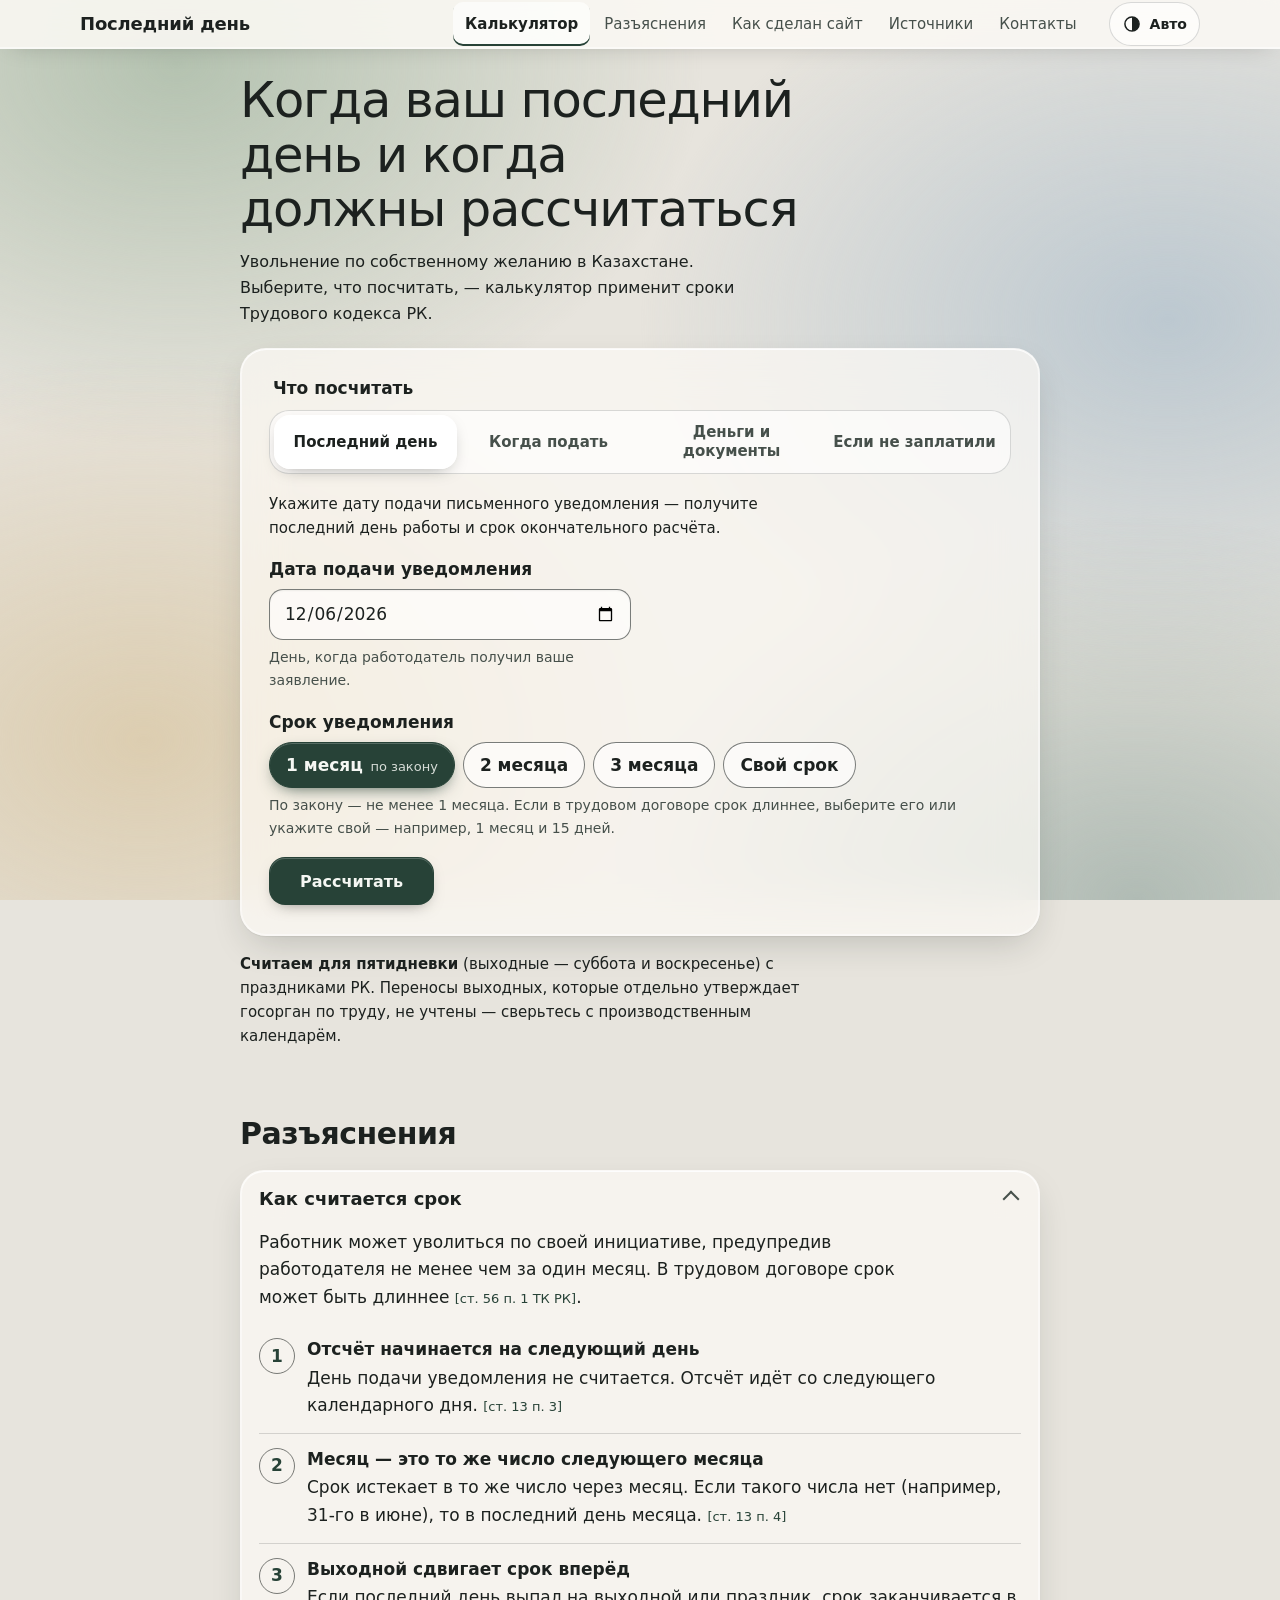
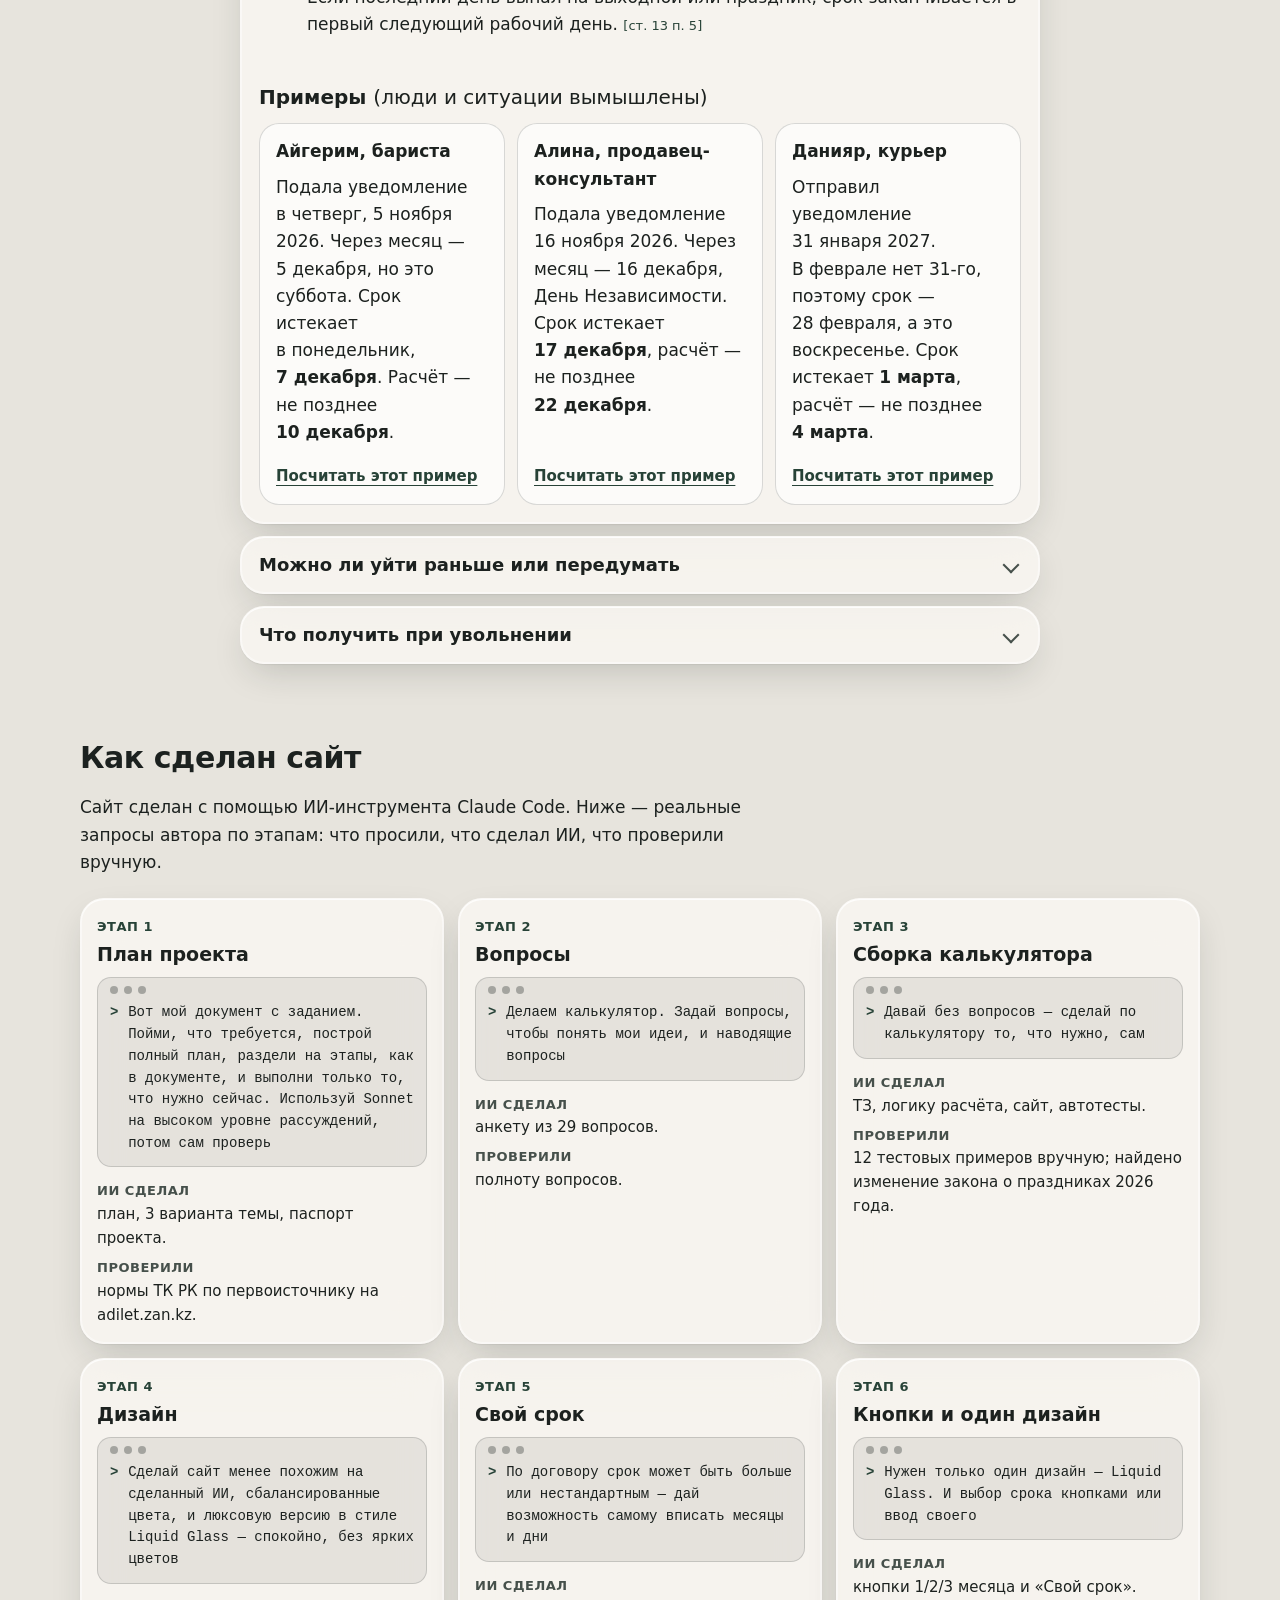
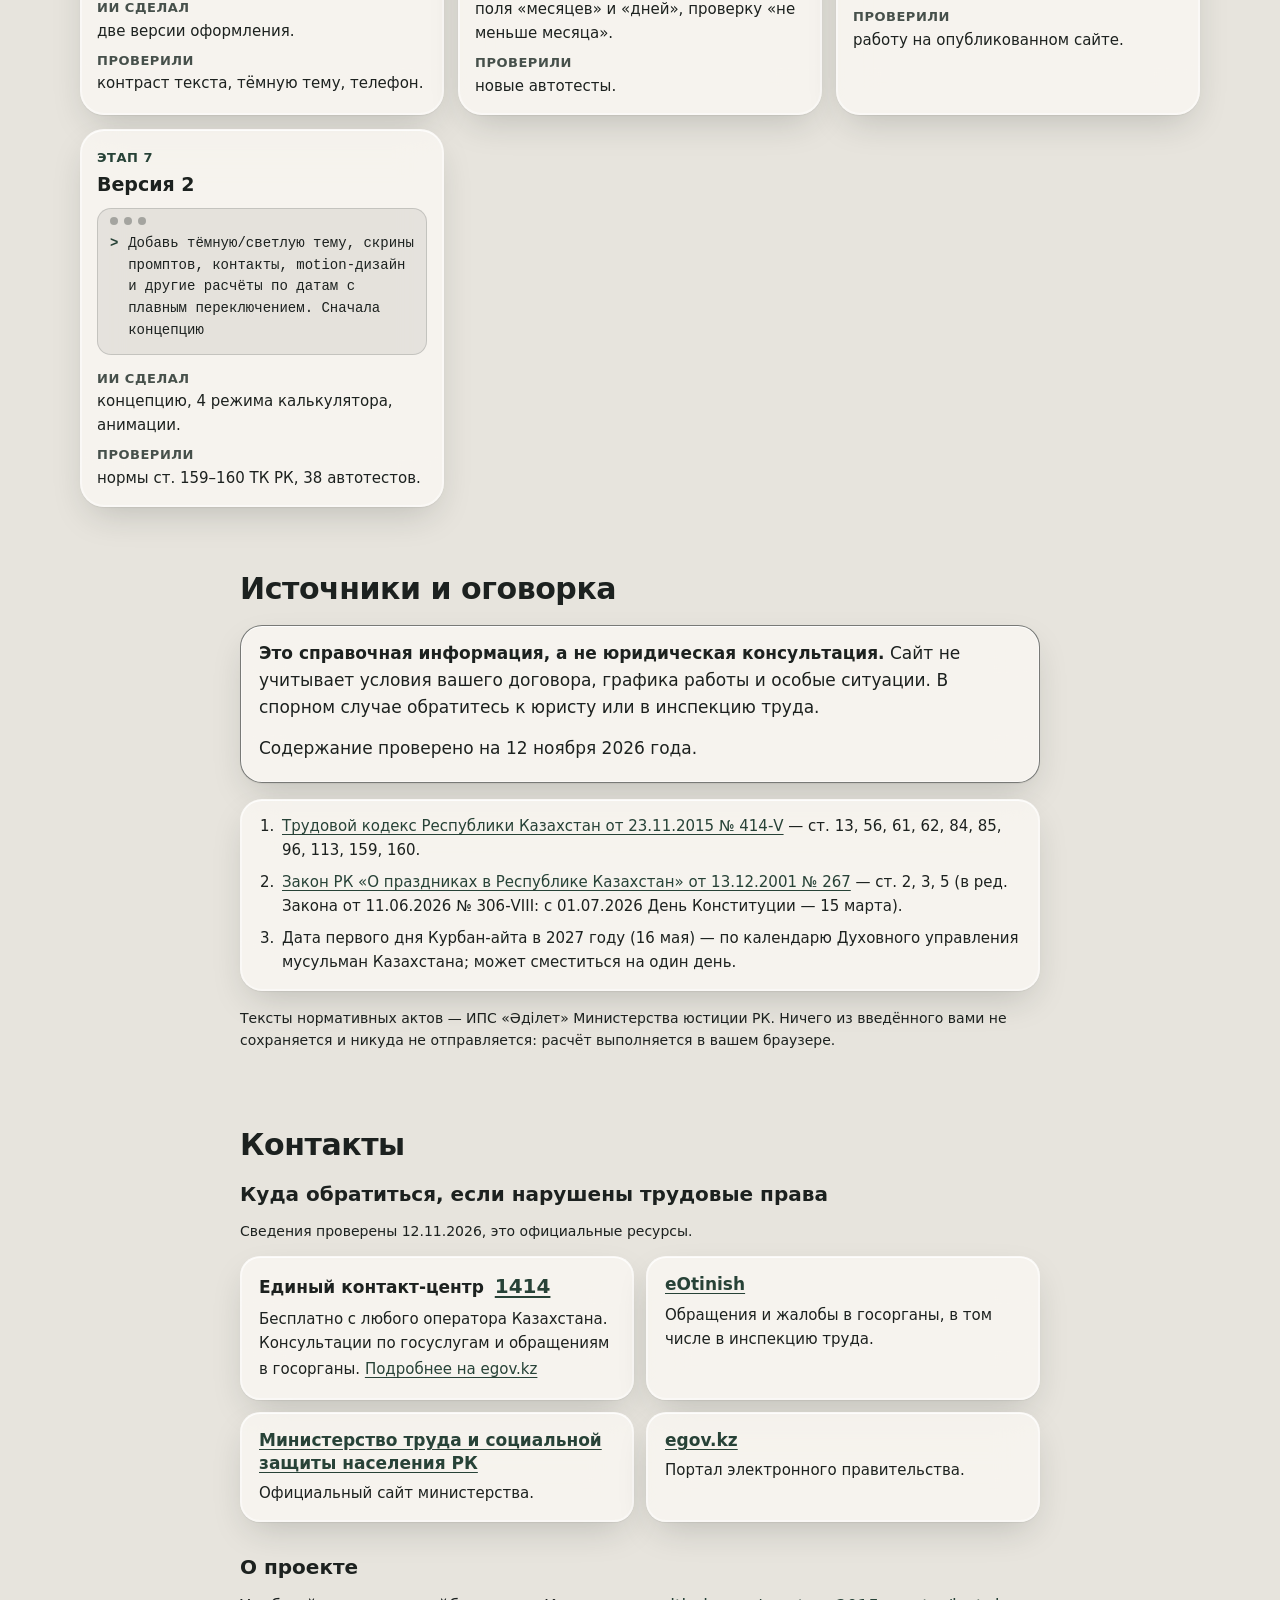
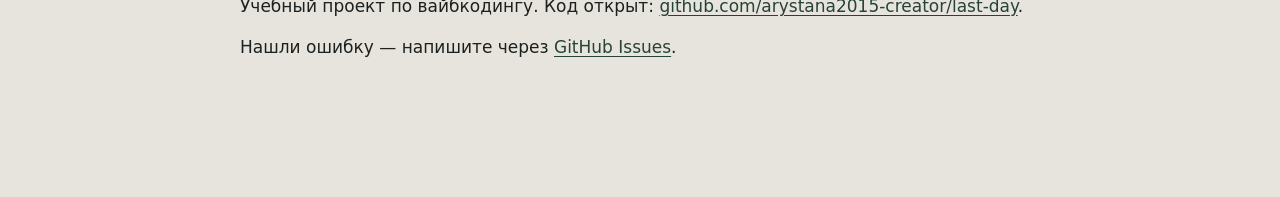
==== commit f99a6be5: "Версия 2: четыре режима калькулятора, тема, анимации, промпты, контакты Co-Authored-By: Claude Opus " ====
--- a/index.html
+++ b/index.html
@@ -4,24 +4,43 @@
   <meta charset="utf-8">
   <meta name="viewport" content="width=device-width, initial-scale=1">
   <meta name="color-scheme" content="light dark">
-  <meta name="description" content="Калькулятор срока увольнения по собственному желанию по Трудовому кодексу РК: когда истекает срок уведомления и до какого дня работодатель должен рассчитаться.">
+  <meta name="description" content="Калькулятор срока увольнения по собственному желанию по Трудовому кодексу РК: последний день, когда подать уведомление, деньги и документы, что делать при невыплате.">
   <title>Последний день — калькулятор увольнения</title>
-  <link rel="stylesheet" href="styles.css?v=4">
+  <!-- Тема применяется до отрисовки, чтобы не было вспышки -->
+  <script>
+    (function () {
+      try {
+        var t = localStorage.getItem('ld-theme');
+        if (t === 'light' || t === 'dark') {
+          document.documentElement.setAttribute('data-theme', t);
+          document.querySelector('meta[name="color-scheme"]').setAttribute('content', t);
+        }
+      } catch (e) {}
+    })();
+  </script>
+  <link rel="stylesheet" href="styles.css?v=6">
 </head>
 <body>
-  <div class="bg" aria-hidden="true"></div>
+  <!-- Фоновые пятна под стеклом -->
+  <div class="bg" aria-hidden="true"><i class="blob blob--1"></i><i class="blob blob--2"></i><i class="blob blob--3"></i><i class="blob blob--4"></i></div>
   <a class="skip" href="#calc">К калькулятору</a>
 
   <header class="top">
     <div class="top__inner">
       <a class="logo" href="#calc" aria-label="Последний день — в начало">Последний день</a>
-      <nav class="nav" aria-label="Разделы">
+      <nav class="nav" id="nav" aria-label="Разделы">
         <a href="#calc">Калькулятор</a>
-        <a href="#rules">Как считается</a>
-        <a href="#earlier">Можно ли раньше</a>
-        <a href="#get">Что получить</a>
+        <a href="#explain">Разъяснения</a>
+        <a href="#how">Как сделан сайт</a>
         <a href="#sources">Источники</a>
+        <a href="#contacts">Контакты</a>
       </nav>
+      <button class="theme" id="theme" type="button" aria-label="Тема оформления: авто">
+        <svg class="theme__ic theme__ic--auto" viewBox="0 0 24 24" width="20" height="20" aria-hidden="true" focusable="false"><circle cx="12" cy="12" r="8.5" fill="none" stroke="currentColor" stroke-width="1.8"/><path d="M12 3.5a8.5 8.5 0 0 1 0 17z" fill="currentColor"/></svg>
+        <svg class="theme__ic theme__ic--light" viewBox="0 0 24 24" width="20" height="20" aria-hidden="true" focusable="false"><circle cx="12" cy="12" r="4.2" fill="none" stroke="currentColor" stroke-width="1.8"/><path d="M12 2.8v2.4M12 18.8v2.4M2.8 12h2.4M18.8 12h2.4M5.5 5.5l1.7 1.7M16.8 16.8l1.7 1.7M5.5 18.5l1.7-1.7M16.8 7.2l1.7-1.7" fill="none" stroke="currentColor" stroke-width="1.8" stroke-linecap="round"/></svg>
+        <svg class="theme__ic theme__ic--dark" viewBox="0 0 24 24" width="20" height="20" aria-hidden="true" focusable="false"><path d="M20 14.2A8.2 8.2 0 0 1 9.8 4a8.2 8.2 0 1 0 10.2 10.2z" fill="none" stroke="currentColor" stroke-width="1.8" stroke-linejoin="round"/></svg>
+        <span class="theme__txt" id="theme-txt">Авто</span>
+      </button>
     </div>
   </header>
 
@@ -30,33 +49,114 @@
     <section id="calc" class="hero">
       <div class="wrap">
         <h1>Когда ваш последний день и&nbsp;когда должны рассчитаться</h1>
-        <p class="lead">Увольнение по собственному желанию в Казахстане. Укажите дату подачи письменного уведомления — калькулятор посчитает сроки по Трудовому кодексу РК.</p>
-
-        <div class="calc">
-          <form id="form" class="form" novalidate>
-            <div class="field">
-              <label for="notice">Дата подачи уведомления</label>
-              <input id="notice" name="notice" type="date" required aria-describedby="notice-hint">
-              <p class="hint" id="notice-hint">День, когда работодатель получил ваше заявление.</p>
-            </div>
-            <fieldset class="field period">
-              <legend>Срок уведомления</legend>
-              <div class="chips">
-                <label class="chip"><input type="radio" name="preset" value="1" checked><span>1 месяц <small>по закону</small></span></label>
-                <label class="chip"><input type="radio" name="preset" value="2"><span>2 месяца</span></label>
-                <label class="chip"><input type="radio" name="preset" value="3"><span>3 месяца</span></label>
-                <label class="chip"><input type="radio" name="preset" value="custom" aria-controls="custom-period"><span>Свой срок</span></label>
-              </div>
-              <div class="period__row" id="custom-period" hidden>
-                <label class="period__item"><input id="months" name="months" type="number" inputmode="numeric" min="0" max="24" step="1" value="1" aria-describedby="months-hint"><span>месяцев</span></label>
-                <label class="period__item"><input id="days" name="days" type="number" inputmode="numeric" min="0" max="730" step="1" value="0" aria-describedby="months-hint"><span>дней</span></label>
-              </div>
-              <p class="hint" id="months-hint">По закону — не менее 1 месяца. Если в трудовом договоре срок длиннее, выберите его или укажите свой — например, 1 месяц и 15 дней.</p>
-            </fieldset>
-            <button class="btn" type="submit">Рассчитать</button>
-          </form>
-
-          <div id="result" class="result" aria-live="polite"></div>
+        <p class="lead">Увольнение по собственному желанию в Казахстане. Выберите, что посчитать, — калькулятор применит сроки Трудового кодекса РК.</p>
+
+        <div class="calc glass">
+          <p class="calc__title" id="calc-title">Что посчитать</p>
+          <div class="tabs" role="tablist" aria-labelledby="calc-title" id="tabs">
+            <span class="tabs__pill" id="pill" aria-hidden="true"></span>
+            <button class="tab" role="tab" type="button" id="tab-last" aria-controls="panel-last" aria-selected="true">Последний день</button>
+            <button class="tab" role="tab" type="button" id="tab-when" aria-controls="panel-when" aria-selected="false" tabindex="-1">Когда подать</button>
+            <button class="tab" role="tab" type="button" id="tab-docs" aria-controls="panel-docs" aria-selected="false" tabindex="-1">Деньги и документы</button>
+            <button class="tab" role="tab" type="button" id="tab-unpaid" aria-controls="panel-unpaid" aria-selected="false" tabindex="-1">Если не заплатили</button>
+          </div>
+          <noscript><p class="error">Для калькулятора нужен включённый JavaScript.</p></noscript>
+
+          <div class="panels">
+            <!-- Режим 1: последний день -->
+            <div class="panel" role="tabpanel" id="panel-last" aria-labelledby="tab-last" data-mode="last">
+              <p class="panel__lead">Укажите дату подачи письменного уведомления — получите последний день работы и срок окончательного расчёта.</p>
+              <form class="form" novalidate>
+                <div class="field">
+                  <label for="notice">Дата подачи уведомления</label>
+                  <input id="notice" type="date" required aria-describedby="notice-hint">
+                  <p class="hint" id="notice-hint">День, когда работодатель получил ваше заявление.</p>
+                </div>
+                <fieldset class="field period" data-period>
+                  <legend>Срок уведомления</legend>
+                  <div class="chips">
+                    <label class="chip"><input type="radio" name="presetA" value="1" checked><span>1 месяц <small>по закону</small></span></label>
+                    <label class="chip"><input type="radio" name="presetA" value="2"><span>2 месяца</span></label>
+                    <label class="chip"><input type="radio" name="presetA" value="3"><span>3 месяца</span></label>
+                    <label class="chip"><input type="radio" name="presetA" value="custom" aria-controls="customA"><span>Свой срок</span></label>
+                  </div>
+                  <div class="period__row" id="customA" hidden>
+                    <label class="period__item"><input data-f="months" type="number" inputmode="numeric" min="0" max="24" step="1" value="1" aria-describedby="hintA"><span>месяцев</span></label>
+                    <label class="period__item"><input data-f="days" type="number" inputmode="numeric" min="0" max="730" step="1" value="0" aria-describedby="hintA"><span>дней</span></label>
+                  </div>
+                  <p class="hint" id="hintA">По закону — не менее 1 месяца. Если в трудовом договоре срок длиннее, выберите его или укажите свой — например, 1 месяц и 15 дней.</p>
+                </fieldset>
+                <button class="btn" type="submit">Рассчитать</button>
+              </form>
+              <div class="result" aria-live="polite"></div>
+            </div>
+
+            <!-- Режим 2: когда подать -->
+            <div class="panel" role="tabpanel" id="panel-when" aria-labelledby="tab-when" data-mode="when" hidden>
+              <p class="panel__lead">Укажите, в какой день хотите уйти, — узнайте, когда самое позднее нужно подать уведомление.</p>
+              <form class="form" novalidate>
+                <div class="field">
+                  <label for="want">Желаемый последний день</label>
+                  <input id="want" type="date" required aria-describedby="want-hint">
+                  <p class="hint" id="want-hint">День, когда вы хотите закончить работать.</p>
+                </div>
+                <fieldset class="field period" data-period>
+                  <legend>Срок уведомления</legend>
+                  <div class="chips">
+                    <label class="chip"><input type="radio" name="presetB" value="1" checked><span>1 месяц <small>по закону</small></span></label>
+                    <label class="chip"><input type="radio" name="presetB" value="2"><span>2 месяца</span></label>
+                    <label class="chip"><input type="radio" name="presetB" value="3"><span>3 месяца</span></label>
+                    <label class="chip"><input type="radio" name="presetB" value="custom" aria-controls="customB"><span>Свой срок</span></label>
+                  </div>
+                  <div class="period__row" id="customB" hidden>
+                    <label class="period__item"><input data-f="months" type="number" inputmode="numeric" min="0" max="24" step="1" value="1" aria-describedby="hintB"><span>месяцев</span></label>
+                    <label class="period__item"><input data-f="days" type="number" inputmode="numeric" min="0" max="730" step="1" value="0" aria-describedby="hintB"><span>дней</span></label>
+                  </div>
+                  <p class="hint" id="hintB">По закону — не менее 1 месяца. Если в трудовом договоре срок длиннее, выберите его или укажите свой.</p>
+                </fieldset>
+                <button class="btn" type="submit">Рассчитать</button>
+              </form>
+              <div class="result" aria-live="polite"></div>
+            </div>
+
+            <!-- Режим 3: деньги и документы -->
+            <div class="panel" role="tabpanel" id="panel-docs" aria-labelledby="tab-docs" data-mode="docs" hidden>
+              <p class="panel__lead">Укажите день прекращения договора — получите сроки выплат и документов.</p>
+              <form class="form" novalidate>
+                <div class="field">
+                  <label for="term">Последний день (прекращение договора)</label>
+                  <input id="term" type="date" required aria-describedby="term-hint">
+                  <p class="hint" id="term-hint">День, когда трудовой договор прекращается.</p>
+                </div>
+                <div class="field">
+                  <label for="req">Дата запроса справки <span class="opt">необязательно</span></label>
+                  <input id="req" type="date" aria-describedby="req-hint">
+                  <p class="hint" id="req-hint">Если не указать, считаем, что справку попросили в день прекращения.</p>
+                </div>
+                <button class="btn" type="submit">Рассчитать</button>
+              </form>
+              <div class="result" aria-live="polite"></div>
+            </div>
+
+            <!-- Режим 4: если не заплатили -->
+            <div class="panel" role="tabpanel" id="panel-unpaid" aria-labelledby="tab-unpaid" data-mode="unpaid" hidden>
+              <p class="panel__lead">Укажите день прекращения договора и сегодняшнюю дату — узнайте, есть ли просрочка и до какого дня можно обратиться.</p>
+              <form class="form" novalidate>
+                <div class="field">
+                  <label for="uterm">Последний день (прекращение договора)</label>
+                  <input id="uterm" type="date" required aria-describedby="uterm-hint">
+                  <p class="hint" id="uterm-hint">День, когда трудовой договор прекратился.</p>
+                </div>
+                <div class="field">
+                  <label for="utoday">Сегодня</label>
+                  <input id="utoday" type="date" required aria-describedby="utoday-hint">
+                  <p class="hint" id="utoday-hint">По умолчанию — текущая дата; можно поставить любую.</p>
+                </div>
+                <button class="btn" type="submit">Рассчитать</button>
+              </form>
+              <div class="result" aria-live="polite"></div>
+            </div>
+          </div>
         </div>
 
         <p class="assume">
@@ -66,116 +166,211 @@
       </div>
     </section>
 
-    <!-- 2. Как считается срок -->
-    <section id="rules" class="section">
+    <!-- 2. Разъяснения -->
+    <section id="explain" class="section">
       <div class="wrap">
-        <h2>Как считается срок</h2>
-        <p class="section__lead">Работник может уволиться по своей инициативе, предупредив работодателя не менее чем за один месяц. В трудовом договоре срок может быть длиннее <a class="ref" href="https://adilet.zan.kz/rus/docs/K1500000414#z56" target="_blank" rel="noopener">ст. 56 п. 1 ТК РК</a>.</p>
-
-        <ol class="rules">
-          <li>
-            <h3>Отсчёт начинается на следующий день</h3>
-            <p>День подачи уведомления не считается. Отсчёт идёт со следующего календарного дня. <a class="ref" href="https://adilet.zan.kz/rus/docs/K1500000414#z13" target="_blank" rel="noopener">ст. 13 п. 3</a></p>
-          </li>
-          <li>
-            <h3>Месяц — это то же число следующего месяца</h3>
-            <p>Срок истекает в то же число через месяц. Если такого числа нет (например, 31-го в июне), то в последний день месяца. <a class="ref" href="https://adilet.zan.kz/rus/docs/K1500000414#z13" target="_blank" rel="noopener">ст. 13 п. 4</a></p>
-          </li>
-          <li>
-            <h3>Выходной сдвигает срок вперёд</h3>
-            <p>Если последний день выпал на выходной или праздник, срок заканчивается в первый следующий рабочий день. <a class="ref" href="https://adilet.zan.kz/rus/docs/K1500000414#z13" target="_blank" rel="noopener">ст. 13 п. 5</a></p>
-          </li>
-        </ol>
-
-        <h3 class="sub">Примеры <span class="muted">(люди и ситуации вымышлены)</span></h3>
-        <div class="examples">
-          <article class="example">
-            <p class="example__who">Айгерим, бариста</p>
-            <p>Подала уведомление в&nbsp;четверг, 5&nbsp;ноября 2026. Через месяц — 5&nbsp;декабря, но это суббота. Срок истекает в&nbsp;понедельник, <b>7&nbsp;декабря</b>. Расчёт — не позднее <b>10&nbsp;декабря</b>.</p>
-            <button class="link" type="button" data-try="2026-11-05" data-months="1">Посчитать этот пример</button>
-          </article>
-          <article class="example">
-            <p class="example__who">Алина, продавец-консультант</p>
-            <p>Подала уведомление 16&nbsp;ноября 2026. Через месяц — 16&nbsp;декабря, День Независимости. Срок истекает <b>17&nbsp;декабря</b>, расчёт — не позднее <b>22&nbsp;декабря</b>.</p>
-            <button class="link" type="button" data-try="2026-11-16" data-months="1">Посчитать этот пример</button>
-          </article>
-          <article class="example">
-            <p class="example__who">Данияр, курьер</p>
-            <p>Отправил уведомление 31&nbsp;января 2027. В&nbsp;феврале нет 31-го, поэтому срок — 28&nbsp;февраля, а это воскресенье. Срок истекает <b>1&nbsp;марта</b>, расчёт — не позднее <b>4&nbsp;марта</b>.</p>
-            <button class="link" type="button" data-try="2027-01-31" data-months="1">Посчитать этот пример</button>
+        <h2>Разъяснения</h2>
+
+        <details class="fold glass" open>
+          <summary>Как считается срок</summary>
+          <div class="fold__body">
+            <p>Работник может уволиться по своей инициативе, предупредив работодателя не менее чем за один месяц. В трудовом договоре срок может быть длиннее <a class="ref" href="https://adilet.zan.kz/rus/docs/K1500000414#z56" target="_blank" rel="noopener">ст. 56 п. 1 ТК РК</a>.</p>
+
+            <ol class="rules">
+              <li>
+                <h3>Отсчёт начинается на следующий день</h3>
+                <p>День подачи уведомления не считается. Отсчёт идёт со следующего календарного дня. <a class="ref" href="https://adilet.zan.kz/rus/docs/K1500000414#z13" target="_blank" rel="noopener">ст. 13 п. 3</a></p>
+              </li>
+              <li>
+                <h3>Месяц — это то же число следующего месяца</h3>
+                <p>Срок истекает в то же число через месяц. Если такого числа нет (например, 31-го в июне), то в последний день месяца. <a class="ref" href="https://adilet.zan.kz/rus/docs/K1500000414#z13" target="_blank" rel="noopener">ст. 13 п. 4</a></p>
+              </li>
+              <li>
+                <h3>Выходной сдвигает срок вперёд</h3>
+                <p>Если последний день выпал на выходной или праздник, срок заканчивается в первый следующий рабочий день. <a class="ref" href="https://adilet.zan.kz/rus/docs/K1500000414#z13" target="_blank" rel="noopener">ст. 13 п. 5</a></p>
+              </li>
+            </ol>
+
+            <h3 class="sub">Примеры <span class="muted">(люди и ситуации вымышлены)</span></h3>
+            <div class="examples">
+              <article class="example">
+                <p class="example__who">Айгерим, бариста</p>
+                <p>Подала уведомление в&nbsp;четверг, 5&nbsp;ноября 2026. Через месяц — 5&nbsp;декабря, но это суббота. Срок истекает в&nbsp;понедельник, <b>7&nbsp;декабря</b>. Расчёт — не позднее <b>10&nbsp;декабря</b>.</p>
+                <button class="link" type="button" data-try="2026-11-05" data-months="1">Посчитать этот пример</button>
+              </article>
+              <article class="example">
+                <p class="example__who">Алина, продавец-консультант</p>
+                <p>Подала уведомление 16&nbsp;ноября 2026. Через месяц — 16&nbsp;декабря, День Независимости. Срок истекает <b>17&nbsp;декабря</b>, расчёт — не позднее <b>22&nbsp;декабря</b>.</p>
+                <button class="link" type="button" data-try="2026-11-16" data-months="1">Посчитать этот пример</button>
+              </article>
+              <article class="example">
+                <p class="example__who">Данияр, курьер</p>
+                <p>Отправил уведомление 31&nbsp;января 2027. В&nbsp;феврале нет 31-го, поэтому срок — 28&nbsp;февраля, а это воскресенье. Срок истекает <b>1&nbsp;марта</b>, расчёт — не позднее <b>4&nbsp;марта</b>.</p>
+                <button class="link" type="button" data-try="2027-01-31" data-months="1">Посчитать этот пример</button>
+              </article>
+            </div>
+          </div>
+        </details>
+
+        <details class="fold glass">
+          <summary>Можно ли уйти раньше или передумать</summary>
+          <div class="fold__body">
+            <dl class="cases">
+              <div>
+                <dt>Раньше — с согласия работодателя</dt>
+                <dd>Договор можно расторгнуть до окончания срока уведомления, если работодатель письменно согласен. <a class="ref" href="https://adilet.zan.kz/rus/docs/K1500000414#z56" target="_blank" rel="noopener">ст. 56 п. 2</a></dd>
+              </div>
+              <div>
+                <dt>Передумали — можно отозвать</dt>
+                <dd>Пока срок уведомления не истёк, работник вправе отозвать уведомление. <a class="ref" href="https://adilet.zan.kz/rus/docs/K1500000414#z56" target="_blank" rel="noopener">ст. 56 п. 4</a></dd>
+              </div>
+              <div>
+                <dt>Работодатель нарушает договор</dt>
+                <dd>Сначала нужно уведомить работодателя о нарушении. Если через 7&nbsp;рабочих дней нарушение продолжается, можно расторгнуть договор, предупредив не позднее чем за 3&nbsp;рабочих дня. Этот случай калькулятор не считает. <a class="ref" href="https://adilet.zan.kz/rus/docs/K1500000414#z56" target="_blank" rel="noopener">ст. 56 п. 3</a></dd>
+              </div>
+              <div>
+                <dt>Материально ответственным</dt>
+                <dd>Если вы отвечаете за имущество или документы работодателя, днём расторжения считается день, когда завершена их приёмка-передача. <a class="ref" href="https://adilet.zan.kz/rus/docs/K1500000414#z56" target="_blank" rel="noopener">ст. 56 п. 5</a></dd>
+              </div>
+            </dl>
+          </div>
+        </details>
+
+        <details class="fold glass">
+          <summary>Что получить при увольнении</summary>
+          <div class="fold__body">
+            <ul class="docs">
+              <li>
+                <h3>Все причитающиеся деньги</h3>
+                <p>Не позднее трёх рабочих дней после прекращения договора. За задержку работодатель платит ещё и пеню. <a class="ref" href="https://adilet.zan.kz/rus/docs/K1500000414#z113" target="_blank" rel="noopener">ст. 113 п. 4</a></p>
+              </li>
+              <li>
+                <h3>Компенсацию за неиспользованный отпуск</h3>
+                <p>Если вы не отгуляли отпуск полностью, выплачивается компенсация. Она считается из средней заработной платы. <a class="ref" href="https://adilet.zan.kz/rus/docs/K1500000414#z96" target="_blank" rel="noopener">ст. 96 п. 2</a></p>
+              </li>
+              <li>
+                <h3>Документ о трудовой деятельности</h3>
+                <p>Выдаётся в день прекращения трудового договора. <a class="ref" href="https://adilet.zan.kz/rus/docs/K1500000414#z62" target="_blank" rel="noopener">ст. 62 п. 1</a></p>
+              </li>
+              <li>
+                <h3>Копию приказа об увольнении</h3>
+                <p>Вручают или отправляют заказным письмом в течение трёх рабочих дней со дня издания приказа. <a class="ref" href="https://adilet.zan.kz/rus/docs/K1500000414#z61" target="_blank" rel="noopener">ст. 61 п. 3</a></p>
+              </li>
+              <li>
+                <h3>Справку с места работы — по запросу</h3>
+                <p>С должностью, временем работы и размером зарплаты — в течение пяти рабочих дней после обращения. <a class="ref" href="https://adilet.zan.kz/rus/docs/K1500000414#z62" target="_blank" rel="noopener">ст. 62 п. 2</a></p>
+              </li>
+            </ul>
+          </div>
+        </details>
+      </div>
+    </section>
+
+    <!-- 3. Как сделан сайт -->
+    <section id="how" class="section">
+      <div class="wrap wrap--wide">
+        <h2>Как сделан сайт</h2>
+        <p class="section__lead">Сайт сделан с помощью ИИ-инструмента Claude Code. Ниже — реальные запросы автора по этапам: что просили, что сделал ИИ, что проверили вручную.</p>
+
+        <div class="cards" tabindex="0" role="region" aria-label="Этапы работы над сайтом — лента карточек">
+          <article class="pcard glass">
+            <p class="pcard__n">Этап 1</p>
+            <h3>План проекта</h3>
+            <blockquote class="term"><span class="term__bar" aria-hidden="true"><i></i><i></i><i></i></span><p><span class="term__gt" aria-hidden="true">&gt;</span>Вот мой документ с заданием. Пойми, что требуется, построй полный план, раздели на этапы, как в документе, и выполни только то, что нужно сейчас. Используй Sonnet на высоком уровне рассуждений, потом сам проверь</p></blockquote>
+            <dl class="steps"><div><dt>ИИ сделал</dt><dd>план, 3 варианта темы, паспорт проекта.</dd></div><div><dt>Проверили</dt><dd>нормы ТК РК по первоисточнику на adilet.zan.kz.</dd></div></dl>
+            <button class="shot" type="button" hidden aria-label="Увеличить скриншот этапа 1"><img data-src="img/prompts/1.png" alt="Скриншот запроса к Claude Code: план проекта" loading="lazy"></button>
+          </article>
+          <article class="pcard glass">
+            <p class="pcard__n">Этап 2</p>
+            <h3>Вопросы</h3>
+            <blockquote class="term"><span class="term__bar" aria-hidden="true"><i></i><i></i><i></i></span><p><span class="term__gt" aria-hidden="true">&gt;</span>Делаем калькулятор. Задай вопросы, чтобы понять мои идеи, и наводящие вопросы</p></blockquote>
+            <dl class="steps"><div><dt>ИИ сделал</dt><dd>анкету из 29 вопросов.</dd></div><div><dt>Проверили</dt><dd>полноту вопросов.</dd></div></dl>
+            <button class="shot" type="button" hidden aria-label="Увеличить скриншот этапа 2"><img data-src="img/prompts/2.png" alt="Скриншот запроса к Claude Code: вопросы по калькулятору" loading="lazy"></button>
+          </article>
+          <article class="pcard glass">
+            <p class="pcard__n">Этап 3</p>
+            <h3>Сборка калькулятора</h3>
+            <blockquote class="term"><span class="term__bar" aria-hidden="true"><i></i><i></i><i></i></span><p><span class="term__gt" aria-hidden="true">&gt;</span>Давай без вопросов — сделай по калькулятору то, что нужно, сам</p></blockquote>
+            <dl class="steps"><div><dt>ИИ сделал</dt><dd>ТЗ, логику расчёта, сайт, автотесты.</dd></div><div><dt>Проверили</dt><dd>12 тестовых примеров вручную; найдено изменение закона о праздниках 2026 года.</dd></div></dl>
+            <button class="shot" type="button" hidden aria-label="Увеличить скриншот этапа 3"><img data-src="img/prompts/3.png" alt="Скриншот запроса к Claude Code: сборка калькулятора" loading="lazy"></button>
+          </article>
+          <article class="pcard glass">
+            <p class="pcard__n">Этап 4</p>
+            <h3>Дизайн</h3>
+            <blockquote class="term"><span class="term__bar" aria-hidden="true"><i></i><i></i><i></i></span><p><span class="term__gt" aria-hidden="true">&gt;</span>Сделай сайт менее похожим на сделанный ИИ, сбалансированные цвета, и люксовую версию в стиле Liquid Glass — спокойно, без ярких цветов</p></blockquote>
+            <dl class="steps"><div><dt>ИИ сделал</dt><dd>две версии оформления.</dd></div><div><dt>Проверили</dt><dd>контраст текста, тёмную тему, телефон.</dd></div></dl>
+            <button class="shot" type="button" hidden aria-label="Увеличить скриншот этапа 4"><img data-src="img/prompts/4.png" alt="Скриншот запроса к Claude Code: дизайн в стиле Liquid Glass" loading="lazy"></button>
+          </article>
+          <article class="pcard glass">
+            <p class="pcard__n">Этап 5</p>
+            <h3>Свой срок</h3>
+            <blockquote class="term"><span class="term__bar" aria-hidden="true"><i></i><i></i><i></i></span><p><span class="term__gt" aria-hidden="true">&gt;</span>По договору срок может быть больше или нестандартным — дай возможность самому вписать месяцы и дни</p></blockquote>
+            <dl class="steps"><div><dt>ИИ сделал</dt><dd>поля «месяцев» и «дней», проверку «не меньше месяца».</dd></div><div><dt>Проверили</dt><dd>новые автотесты.</dd></div></dl>
+            <button class="shot" type="button" hidden aria-label="Увеличить скриншот этапа 5"><img data-src="img/prompts/5.png" alt="Скриншот запроса к Claude Code: свой срок уведомления" loading="lazy"></button>
+          </article>
+          <article class="pcard glass">
+            <p class="pcard__n">Этап 6</p>
+            <h3>Кнопки и один дизайн</h3>
+            <blockquote class="term"><span class="term__bar" aria-hidden="true"><i></i><i></i><i></i></span><p><span class="term__gt" aria-hidden="true">&gt;</span>Нужен только один дизайн — Liquid Glass. И выбор срока кнопками или ввод своего</p></blockquote>
+            <dl class="steps"><div><dt>ИИ сделал</dt><dd>кнопки 1/2/3 месяца и «Свой срок».</dd></div><div><dt>Проверили</dt><dd>работу на опубликованном сайте.</dd></div></dl>
+            <button class="shot" type="button" hidden aria-label="Увеличить скриншот этапа 6"><img data-src="img/prompts/6.png" alt="Скриншот запроса к Claude Code: кнопки выбора срока и один дизайн" loading="lazy"></button>
+          </article>
+          <article class="pcard glass">
+            <p class="pcard__n">Этап 7</p>
+            <h3>Версия 2</h3>
+            <blockquote class="term"><span class="term__bar" aria-hidden="true"><i></i><i></i><i></i></span><p><span class="term__gt" aria-hidden="true">&gt;</span>Добавь тёмную/светлую тему, скрины промптов, контакты, motion-дизайн и другие расчёты по датам с плавным переключением. Сначала концепцию</p></blockquote>
+            <dl class="steps"><div><dt>ИИ сделал</dt><dd>концепцию, 4 режима калькулятора, анимации.</dd></div><div><dt>Проверили</dt><dd>нормы ст. 159–160 ТК РК, 38 автотестов.</dd></div></dl>
+            <button class="shot" type="button" hidden aria-label="Увеличить скриншот этапа 7"><img data-src="img/prompts/7.png" alt="Скриншот запроса к Claude Code: версия 2 сайта" loading="lazy"></button>
           </article>
         </div>
       </div>
     </section>
 
-    <!-- 3. Можно ли раньше -->
-    <section id="earlier" class="section">
-      <div class="wrap">
-        <h2>Можно ли уйти раньше или передумать</h2>
-        <dl class="cases">
-          <div>
-            <dt>Раньше — с согласия работодателя</dt>
-            <dd>Договор можно расторгнуть до окончания срока уведомления, если работодатель письменно согласен. <a class="ref" href="https://adilet.zan.kz/rus/docs/K1500000414#z56" target="_blank" rel="noopener">ст. 56 п. 2</a></dd>
-          </div>
-          <div>
-            <dt>Передумали — можно отозвать</dt>
-            <dd>Пока срок уведомления не истёк, работник вправе отозвать уведомление. <a class="ref" href="https://adilet.zan.kz/rus/docs/K1500000414#z56" target="_blank" rel="noopener">ст. 56 п. 4</a></dd>
-          </div>
-          <div>
-            <dt>Работодатель нарушает договор</dt>
-            <dd>Сначала нужно уведомить работодателя о нарушении. Если через 7&nbsp;рабочих дней нарушение продолжается, можно расторгнуть договор, предупредив не позднее чем за 3&nbsp;рабочих дня. Этот случай калькулятор не считает. <a class="ref" href="https://adilet.zan.kz/rus/docs/K1500000414#z56" target="_blank" rel="noopener">ст. 56 п. 3</a></dd>
-          </div>
-          <div>
-            <dt>Материально ответственным</dt>
-            <dd>Если вы отвечаете за имущество или документы работодателя, днём расторжения считается день, когда завершена их приёмка-передача. <a class="ref" href="https://adilet.zan.kz/rus/docs/K1500000414#z56" target="_blank" rel="noopener">ст. 56 п. 5</a></dd>
-          </div>
-        </dl>
-      </div>
-    </section>
-
-    <!-- 4. Что получить при увольнении -->
-    <section id="get" class="section">
-      <div class="wrap">
-        <h2>Что получить при увольнении</h2>
-        <ul class="docs">
-          <li>
-            <h3>Все причитающиеся деньги</h3>
-            <p>Не позднее трёх рабочих дней после прекращения договора. За задержку работодатель платит ещё и пеню. <a class="ref" href="https://adilet.zan.kz/rus/docs/K1500000414#z113" target="_blank" rel="noopener">ст. 113 п. 4</a></p>
-          </li>
-          <li>
-            <h3>Компенсацию за неиспользованный отпуск</h3>
-            <p>Если вы не отгуляли отпуск полностью, выплачивается компенсация. Она считается из средней заработной платы. <a class="ref" href="https://adilet.zan.kz/rus/docs/K1500000414#z96" target="_blank" rel="noopener">ст. 96 п. 2</a></p>
-          </li>
-          <li>
-            <h3>Документ о трудовой деятельности</h3>
-            <p>Выдаётся в день прекращения трудового договора. <a class="ref" href="https://adilet.zan.kz/rus/docs/K1500000414#z62" target="_blank" rel="noopener">ст. 62 п. 1</a></p>
-          </li>
-          <li>
-            <h3>Копию приказа об увольнении</h3>
-            <p>Вручают или отправляют заказным письмом в течение трёх рабочих дней со дня издания приказа. <a class="ref" href="https://adilet.zan.kz/rus/docs/K1500000414#z61" target="_blank" rel="noopener">ст. 61 п. 3</a></p>
-          </li>
-          <li>
-            <h3>Справку с места работы — по запросу</h3>
-            <p>С должностью, временем работы и размером зарплаты — в течение пяти рабочих дней после обращения. <a class="ref" href="https://adilet.zan.kz/rus/docs/K1500000414#z62" target="_blank" rel="noopener">ст. 62 п. 2</a></p>
-          </li>
-        </ul>
-      </div>
-    </section>
-
-    <!-- 5. Источники и оговорка -->
+    <!-- 4. Источники и оговорка -->
     <section id="sources" class="section">
       <div class="wrap">
         <h2>Источники и оговорка</h2>
-        <div class="disclaimer" role="note">
+        <div class="disclaimer glass" role="note">
           <p><strong>Это справочная информация, а не юридическая консультация.</strong> Сайт не учитывает условия вашего договора, графика работы и особые ситуации. В спорном случае обратитесь к юристу или в инспекцию труда.</p>
-          <p>Содержание проверено на <time datetime="2026-11-05">5 ноября 2026 года</time>.</p>
+          <p>Содержание проверено на <time datetime="2026-11-12">12 ноября 2026 года</time>.</p>
         </div>
-        <ol class="sources">
-          <li><a href="https://adilet.zan.kz/rus/docs/K1500000414" target="_blank" rel="noopener">Трудовой кодекс Республики Казахстан от 23.11.2015 № 414-V</a> — ст. 13, 56, 61, 62, 84, 85, 96, 113.</li>
+        <ol class="sources glass">
+          <li><a href="https://adilet.zan.kz/rus/docs/K1500000414" target="_blank" rel="noopener">Трудовой кодекс Республики Казахстан от 23.11.2015 № 414-V</a> — ст. 13, 56, 61, 62, 84, 85, 96, 113, 159, 160.</li>
           <li><a href="https://adilet.zan.kz/rus/docs/Z010000267_" target="_blank" rel="noopener">Закон РК «О праздниках в Республике Казахстан» от 13.12.2001 № 267</a> — ст. 2, 3, 5 (в ред. Закона от 11.06.2026 № 306-VIII: с 01.07.2026 День Конституции — 15 марта).</li>
           <li>Дата первого дня Курбан-айта в 2027 году (16 мая) — по календарю Духовного управления мусульман Казахстана; может сместиться на один день.</li>
         </ol>
         <p class="muted small">Тексты нормативных актов — ИПС «Әділет» Министерства юстиции РК. Ничего из введённого вами не сохраняется и никуда не отправляется: расчёт выполняется в вашем браузере.</p>
+      </div>
+    </section>
+
+    <!-- 5. Контакты -->
+    <section id="contacts" class="section">
+      <div class="wrap">
+        <h2>Контакты</h2>
+        <h3 class="sub sub--first">Куда обратиться, если нарушены трудовые права</h3>
+        <p class="small">Сведения проверены 12.11.2026, это официальные ресурсы.</p>
+        <ul class="contacts">
+          <li class="glass">
+            <h4>Единый контакт-центр <a class="tel" href="tel:1414">1414</a></h4>
+            <p>Бесплатно с любого оператора Казахстана. Консультации по госуслугам и обращениям в госорганы. <a href="https://egov.kz/cms/ru/articles/call_center" target="_blank" rel="noopener">Подробнее на egov.kz</a></p>
+          </li>
+          <li class="glass">
+            <h4><a href="https://eotinish.kz" target="_blank" rel="noopener">eOtinish</a></h4>
+            <p>Обращения и жалобы в госорганы, в том числе в инспекцию труда.</p>
+          </li>
+          <li class="glass">
+            <h4><a href="https://www.gov.kz/memleket/entities/enbek" target="_blank" rel="noopener">Министерство труда и социальной защиты населения РК</a></h4>
+            <p>Официальный сайт министерства.</p>
+          </li>
+          <li class="glass">
+            <h4><a href="https://egov.kz" target="_blank" rel="noopener">egov.kz</a></h4>
+            <p>Портал электронного правительства.</p>
+          </li>
+        </ul>
+
+        <h3 class="sub">О проекте</h3>
+        <p>Учебный проект по вайбкодингу. Код открыт: <a href="https://github.com/arystana2015-creator/last-day" target="_blank" rel="noopener">github.com/arystana2015-creator/last-day</a>.</p>
+        <p>Нашли ошибку — напишите через <a href="https://github.com/arystana2015-creator/last-day/issues" target="_blank" rel="noopener">GitHub Issues</a>.</p>
       </div>
     </section>
   </main>
@@ -186,7 +381,17 @@
     </div>
   </footer>
 
-  <script src="calc.js?v=4"></script>
-  <script src="app.js?v=4"></script>
+  <!-- Лайтбокс для скриншотов -->
+  <dialog id="lightbox" class="lb" aria-label="Скриншот">
+    <div class="lb__in">
+      <img id="lb-img" alt="">
+      <button class="lb__close" id="lb-close" type="button" aria-label="Закрыть">
+        <svg viewBox="0 0 24 24" width="20" height="20" aria-hidden="true" focusable="false"><path d="M6 6l12 12M18 6L6 18" fill="none" stroke="currentColor" stroke-width="2" stroke-linecap="round"/></svg>
+      </button>
+    </div>
+  </dialog>
+
+  <script src="calc.js?v=6"></script>
+  <script src="app.js?v=6"></script>
 </body>
 </html>
--- a/styles.css
+++ b/styles.css
@@ -1,41 +1,76 @@
-/* «Последний день» — версия «Стекло».
-   Плотные матовые панели на глубоком приглушённом фоне: графит, жемчуг, песок, дымчатый шалфей.
-   Акцент один — тёмный шалфей. Mobile-first, светлая и тёмная тема. */
+/* «Последний день», версия 2 — «Стекло».
+   Матовые панели на спокойном фоне: графит, жемчуг, песок, дымчатый шалфей. Акцент один — шалфей.
+   Mobile-first. Тема: авто (prefers-color-scheme) / светлая / тёмная (data-theme на <html>). */
+
+/* ---------- Переменные: светлая тема (по умолчанию) ---------- */
 :root {
-  --base: #e7e4dd;                       /* жемчуг */
-  --blob-1: #b4c2b0;                     /* шалфей */
-  --blob-2: #dccdb0;                     /* песок */
-  --blob-3: #bcc8d0;                     /* дымка */
-  --blob-4: #b0bbb4;                     /* самое тёмное пятно под стеклом */
+  --base: #e7e4dd;
+  --blob-1: #b4c2b0;
+  --blob-2: #dccdb0;
+  --blob-3: #bcc8d0;
+  --blob-4: #b0bbb4;
   --glass: rgba(251, 249, 244, .74);
   --glass-strong: rgba(251, 249, 244, .88);
   --glass-solid: #f2f0ea;                /* фолбэк без blur */
   --field: rgba(255, 255, 255, .62);
-  --rim: rgba(255, 255, 255, .7);        /* светлая кромка */
+  --rim: rgba(255, 255, 255, .7);
   --rim-soft: rgba(255, 255, 255, .45);
-  --hair: rgba(28, 33, 31, .16);         /* тонкие разделители */
-  --edge: rgba(28, 33, 31, .58);         /* границы полей (≥ 3:1) */
+  --hair: rgba(28, 33, 31, .16);
+  --edge: rgba(28, 33, 31, .58);         /* границы полей (>= 3:1) */
   --shadow: 0 1px 1px rgba(30, 40, 35, .06), 0 14px 36px -10px rgba(30, 40, 35, .22);
   --text: #1c211f;
   --soft: #46504b;
   --accent: #274237;
   --accent-ink: #f5f7f3;
+  --pill: rgba(255, 255, 255, .92);      /* стеклянная пилюля вкладок */
+  --term-bg: rgba(28, 33, 31, .08);      /* плашка «терминала» */
   --warn-bg: #efe2c0;
   --warn-ink: #4a3809;
   --err-bg: #f1d8d1;
   --err-ink: #7a2316;
   --sans: system-ui, -apple-system, "Segoe UI", Roboto, "Helvetica Neue", Arial, sans-serif;
+  --mono: ui-monospace, "Cascadia Mono", "SF Mono", Consolas, "Liberation Mono", monospace;
   --measure: 42rem;
+  --ease: cubic-bezier(.2, .8, .2, 1);
   color-scheme: light;
 }
+/* Тёмная тема: явный выбор... */
+:root[data-theme="dark"] {
+  color-scheme: dark;
+  --base: #111517;
+  --blob-1: #2b413b;
+  --blob-2: #43392a;
+  --blob-3: #28343f;
+  --blob-4: #33463f;
+  --glass: rgba(30, 36, 36, .72);
+  --glass-strong: rgba(24, 29, 29, .88);
+  --glass-solid: #1c2223;
+  --field: rgba(255, 255, 255, .07);
+  --rim: rgba(255, 255, 255, .2);
+  --rim-soft: rgba(255, 255, 255, .1);
+  --hair: rgba(236, 237, 231, .15);
+  --edge: rgba(236, 237, 231, .5);
+  --shadow: 0 1px 1px rgba(0, 0, 0, .3), 0 16px 40px -12px rgba(0, 0, 0, .6);
+  --text: #ecede7;
+  --soft: #b0b8b1;
+  --accent: #b4cfc0;
+  --accent-ink: #0f1a15;
+  --pill: rgba(255, 255, 255, .17);
+  --term-bg: rgba(0, 0, 0, .3);
+  --warn-bg: #3a3016;
+  --warn-ink: #efd58f;
+  --err-bg: #402219;
+  --err-ink: #f4b8aa;
+}
+/* ...и то же самое по системной настройке, если выбор не задан */
 @media (prefers-color-scheme: dark) {
-  :root {
+  :root:not([data-theme]) {
     color-scheme: dark;
-    --base: #111517;                     /* графит */
+    --base: #111517;
     --blob-1: #2b413b;
     --blob-2: #43392a;
     --blob-3: #28343f;
-    --blob-4: #33463f;                   /* самое светлое пятно под стеклом */
+    --blob-4: #33463f;
     --glass: rgba(30, 36, 36, .72);
     --glass-strong: rgba(24, 29, 29, .88);
     --glass-solid: #1c2223;
@@ -49,6 +84,8 @@
     --soft: #b0b8b1;
     --accent: #b4cfc0;
     --accent-ink: #0f1a15;
+    --pill: rgba(255, 255, 255, .17);
+    --term-bg: rgba(0, 0, 0, .3);
     --warn-bg: #3a3016;
     --warn-ink: #efd58f;
     --err-bg: #402219;
@@ -56,10 +93,10 @@
   }
 }
 
+/* ---------- База ---------- */
 * { box-sizing: border-box; }
-html { scroll-behavior: smooth; scroll-padding-top: 116px; -webkit-text-size-adjust: 100%; }
+html { scroll-behavior: smooth; scroll-padding-top: 112px; -webkit-text-size-adjust: 100%; }
 @media (min-width: 720px) { html { scroll-padding-top: 76px; } }
-@media (prefers-reduced-motion: reduce) { html { scroll-behavior: auto; } }
 body {
   margin: 0;
   background: var(--base);
@@ -68,32 +105,37 @@
   overflow-wrap: break-word;
   min-height: 100vh;
 }
-
-/* Фон: размытые пятна, не градиентная «картинка» — просто глубина под стеклом */
-.bg { position: fixed; inset: 0; z-index: -1; pointer-events: none;
-  background:
-    radial-gradient(48rem 34rem at 8% 6%, var(--blob-1), transparent 70%),
-    radial-gradient(42rem 32rem at 96% 22%, var(--blob-3), transparent 70%),
-    radial-gradient(46rem 34rem at 20% 70%, var(--blob-2), transparent 70%),
-    radial-gradient(40rem 30rem at 92% 96%, var(--blob-4), transparent 70%);
-}
-
-h1, h2, h3 { margin: 0; }
+/* Короткий переход цветов — только в момент переключения темы (класс ставит app.js) */
+html.theme-fade *, html.theme-fade *::before, html.theme-fade *::after {
+  transition: background-color .4s ease, color .4s ease, border-color .4s ease, box-shadow .4s ease !important;
+}
+
+/* Фон: размытые пятна под стеклом, медленно дрейфуют (только transform) */
+.bg { position: fixed; inset: 0; z-index: -1; pointer-events: none; overflow: hidden; }
+.blob { position: absolute; display: block; width: 66rem; height: 48rem; will-change: transform; }
+.blob--1 { left: -22rem; top: -20rem; background: radial-gradient(closest-side, var(--blob-1), transparent); }
+.blob--2 { right: -26rem; top: -4rem; background: radial-gradient(closest-side, var(--blob-3), transparent); }
+.blob--3 { left: -24rem; bottom: -14rem; background: radial-gradient(closest-side, var(--blob-2), transparent); }
+.blob--4 { right: -24rem; bottom: -24rem; background: radial-gradient(closest-side, var(--blob-4), transparent); }
+
+h1, h2, h3, h4 { margin: 0; }
 h1 { font-size: clamp(1.75rem, 7vw, 3.1rem); font-weight: 500; line-height: 1.1; letter-spacing: -.025em; max-width: 14em; text-wrap: balance; }
 h2 { font-size: clamp(1.5rem, 4.5vw, 1.875rem); font-weight: 600; line-height: 1.2; letter-spacing: -.015em; margin-bottom: .6em; }
 h3 { font-size: 1.0625rem; line-height: 1.35; font-weight: 650; margin-bottom: .2em; }
+h4 { font-size: 1.0625rem; line-height: 1.35; font-weight: 650; margin-bottom: .25em; }
 p { margin: 0 0 .8em; }
 a { color: var(--accent); text-underline-offset: 3px; }
-.wrap { max-width: calc(var(--measure) + 32px); margin: 0 auto; padding: 0 16px; }
+.wrap { max-width: 52rem; margin: 0 auto; padding: 0 16px; }
+.wrap--wide { max-width: 72rem; }
 .muted { color: var(--text); font-weight: 400; }
 .small { font-size: .875rem; }
 
-.skip { position: absolute; left: -999px; top: 8px; background: var(--accent); color: var(--accent-ink); padding: 10px 14px; border-radius: 10px; z-index: 10; }
+.skip { position: absolute; left: -999px; top: 8px; background: var(--accent); color: var(--accent-ink); padding: 10px 14px; border-radius: 10px; z-index: 20; }
 .skip:focus { left: 8px; }
 :focus-visible { outline: 3px solid var(--accent); outline-offset: 2px; border-radius: 6px; }
 
 /* Стеклянная поверхность */
-.top, .calc, .rules, .example, .cases, .docs, .disclaimer, .sources {
+.top, .glass {
   background: var(--glass);
   -webkit-backdrop-filter: blur(22px) saturate(140%);
   backdrop-filter: blur(22px) saturate(140%);
@@ -101,43 +143,85 @@
   box-shadow: var(--shadow), inset 0 1px 0 var(--rim), inset 0 0 0 1px var(--rim-soft);
 }
 
-/* Шапка */
+/* ---------- Шапка ---------- */
 .top { position: sticky; top: 0; z-index: 5; background: var(--glass-strong); border-width: 0 0 1px; border-radius: 0; box-shadow: inset 0 -1px 0 var(--rim-soft), 0 6px 24px -12px rgba(0, 0, 0, .25); }
-.top__inner { max-width: 60rem; margin: 0 auto; padding: 0 16px; display: flex; flex-wrap: wrap; align-items: center; column-gap: 16px; }
+.top__inner { max-width: 72rem; margin: 0 auto; padding: 0 16px; display: flex; flex-wrap: wrap; align-items: center; column-gap: 12px; }
 .logo { font-weight: 650; font-size: 1.125rem; letter-spacing: -.01em; color: var(--text); text-decoration: none; min-height: 48px; display: inline-flex; align-items: center; white-space: nowrap; }
-.ver { margin-left: auto; font-size: .875rem; color: var(--soft); text-decoration: none; min-height: 44px; display: inline-flex; align-items: center; white-space: nowrap; }
-.ver { gap: .3em; }
-.ver:hover { color: var(--accent); text-decoration: underline; }
-.nav { display: flex; width: 100%; gap: 2px; overflow-x: auto; scrollbar-width: none; margin: 0 -8px; }
+.nav { display: flex; width: 100%; order: 3; gap: 2px; overflow-x: auto; scrollbar-width: none; margin: 0 -8px; padding-bottom: 2px; }
 .nav::-webkit-scrollbar { display: none; }
-.nav a { color: var(--soft); text-decoration: none; font-size: .9375rem; padding: 0 10px; min-height: 44px; display: inline-flex; align-items: center; white-space: nowrap; border-radius: 10px; }
+.nav a { color: var(--soft); text-decoration: none; font-size: .9375rem; padding: 0 12px; min-height: 44px; display: inline-flex; align-items: center; white-space: nowrap; border-radius: 10px; transition: transform .15s ease; }
 .nav a:hover { color: var(--text); background: var(--field); }
+.nav a[aria-current="true"] { color: var(--text); background: var(--field); box-shadow: inset 0 -2px 0 var(--accent); font-weight: 600; }
+.nav a:active { transform: scale(.98); }
+
+/* Кнопка темы */
+.theme {
+  margin-left: auto; min-height: 44px; min-width: 44px; padding: 0 12px; display: inline-flex; align-items: center; gap: 8px;
+  background: var(--field); color: var(--text); border: 1px solid var(--hair); border-radius: 999px;
+  font: 550 .875rem var(--sans); cursor: pointer; transition: transform .15s ease;
+}
+.theme:hover { border-color: var(--edge); }
+.theme:active { transform: scale(.98); }
+.theme__ic { display: none; flex: none; }
+.theme[data-mode="auto"] .theme__ic--auto,
+.theme[data-mode="light"] .theme__ic--light,
+.theme[data-mode="dark"] .theme__ic--dark { display: block; }
+.theme__txt { display: none; }
+@media (min-width: 400px) { .theme__txt { display: inline; } }
 @media (min-width: 720px) {
-  .ver { margin-left: 0; order: 3; }
-  .nav { width: auto; margin: 0 0 0 auto; order: 2; }
   .top__inner { flex-wrap: nowrap; }
-}
-
-/* Первый экран и калькулятор */
+  .nav { width: auto; order: 2; margin: 0 0 0 auto; padding-bottom: 0; }
+  .theme { margin-left: 8px; order: 3; }
+}
+
+/* ---------- Первый экран и калькулятор ---------- */
 .hero { padding: 24px 0 36px; }
 .lead { color: var(--text); font-size: 1rem; max-width: 34rem; margin: .8em 0 0; }
-.calc { margin-top: 22px; padding: 20px 16px 22px; border-radius: 26px; }
-@media (min-width: 720px) { .calc { padding: 28px 28px 30px; } }
+.calc { margin-top: 22px; padding: 18px 14px 22px; border-radius: 26px; }
+@media (min-width: 720px) { .calc { padding: 26px 28px 30px; } }
+.calc__title { font-weight: 650; margin: 0 0 8px 4px; }
+
+/* Вкладки-режимы с «пилюлей» */
+.tabs { position: relative; display: grid; grid-template-columns: repeat(2, 1fr); padding: 4px; border-radius: 20px; background: var(--field); border: 1px solid var(--hair); }
+@media (min-width: 720px) { .tabs { grid-template-columns: repeat(4, 1fr); } }
+.tabs__pill {
+  position: absolute; left: 0; top: 0; width: 0; height: 0; border-radius: 16px; opacity: 0;
+  background: var(--pill); border: 1px solid var(--rim-soft);
+  box-shadow: 0 6px 18px -8px rgba(0, 0, 0, .4), inset 0 1px 0 var(--rim);
+  transition: transform .45s var(--ease), opacity .2s;
+  will-change: transform;
+}
+.tabs__pill.is-ready { opacity: 1; }
+.tabs__pill.no-anim { transition: none; }
+.tab {
+  position: relative; z-index: 1; min-height: 52px; padding: 8px 10px; margin: 0;
+  background: none; border: 0; border-radius: 16px; cursor: pointer;
+  font: 550 .9375rem/1.25 var(--sans); color: var(--soft); text-align: center;
+  transition: color .25s, transform .15s ease;
+}
+.tab:hover { color: var(--text); }
+.tab[aria-selected="true"] { color: var(--text); font-weight: 650; }
+.tab:active { transform: scale(.98); }
+
+.panels { margin-top: 18px; }
+.panel[hidden] { display: none; }
+.panel__lead { margin: 0 0 16px; font-size: .9375rem; color: var(--text); max-width: 36rem; }
+
 .form { display: grid; gap: 18px; }
 @media (min-width: 720px) {
   .form { grid-template-columns: 1fr 1fr; align-items: start; }
   .form .btn { grid-column: 1 / -1; justify-self: start; }
+  .form .period { grid-column: 1 / -1; }
 }
 .field label { display: block; font-weight: 650; margin-bottom: 6px; }
-.field input, .field select {
+.opt { font-weight: 400; color: var(--soft); font-size: .875rem; }
+.field input {
   width: 100%; min-height: 48px; padding: 10px 14px;
   font: inherit; color: var(--text); background: var(--field);
   border: 1px solid var(--edge); border-radius: 14px;
   box-shadow: inset 0 1px 2px rgba(0, 0, 0, .06);
 }
-.field input:focus-visible, .field select:focus-visible { outline: 3px solid var(--accent); outline-offset: 1px; border-radius: 14px; }
-/* Выпадающий список рисует система: полупрозрачный фон там не работает, нужен сплошной */
-.field select option { background: var(--glass-solid); color: var(--text); }
+.field input:focus-visible { outline: 3px solid var(--accent); outline-offset: 1px; border-radius: 14px; }
 .hint { color: var(--soft); font-size: .875rem; margin: 6px 0 0; }
 .btn {
   min-height: 48px; padding: 0 30px; border: 1px solid transparent; border-radius: 16px; cursor: pointer;
@@ -146,15 +230,42 @@
   transition: transform .15s ease, filter .15s ease;
 }
 .btn:hover { filter: brightness(1.08); }
-.btn:active { transform: translateY(1px) scale(.99); }
+.btn:active { transform: scale(.98); }
 .assume { color: var(--text); font-size: .9375rem; margin: 16px 0 0; max-width: 36rem; }
 
-/* Результат */
+/* Срок: кнопки-варианты + «Свой срок» */
+.period { border: 0; padding: 0; margin: 0; min-width: 0; }
+.period legend { padding: 0; margin-bottom: 6px; font-weight: 650; }
+.chips { display: flex; flex-wrap: wrap; gap: 8px; }
+.field .chip { position: relative; display: block; margin: 0; font-weight: 400; }
+.field .chip input {
+  position: absolute; inset: 0; width: 100%; height: 100%; min-height: 0;
+  margin: 0; padding: 0; border: 0; box-shadow: none; opacity: 0; cursor: pointer;
+}
+.chip span {
+  display: inline-flex; align-items: baseline; gap: .45em; min-height: 44px; padding: 11px 16px;
+  border-radius: 999px; border: 1px solid var(--edge); background: var(--field);
+  color: var(--text); font-weight: 550; line-height: 1.3;
+  box-shadow: inset 0 1px 0 var(--rim-soft);
+  transition: background-color .2s, color .2s, border-color .2s, transform .15s ease;
+}
+.chip small { font-size: .8125rem; font-weight: 400; color: var(--soft); }
+.chip:hover span { border-color: var(--text); }
+.chip:active span { transform: scale(.98); }
+.chip input:checked + span { background: var(--accent); border-color: var(--accent); color: var(--accent-ink); box-shadow: inset 0 1px 0 rgba(255, 255, 255, .22), 0 6px 18px -8px var(--accent); }
+.chip input:checked + span small { color: inherit; opacity: .85; }
+.chip input:focus-visible + span { outline: 3px solid var(--accent); outline-offset: 2px; }
+.period__row { display: grid; grid-template-columns: 1fr 1fr; gap: 10px; margin-top: 12px; }
+.period__row[hidden] { display: none; }
+.field .period__item { display: flex; align-items: center; gap: 8px; margin: 0; font-weight: 400; }
+.period__item input { flex: 1; min-width: 0; }
+
+/* ---------- Результат ---------- */
 .result:empty { display: none; }
 .result { margin-top: 24px; padding-top: 22px; border-top: 1px solid var(--hair); }
 .timeline { list-style: none; margin: 0; padding: 0; }
 .tl { position: relative; padding: 0 0 22px 30px; }
-.tl::before { content: ""; position: absolute; left: 6px; top: 18px; bottom: 2px; width: 1px; background: var(--edge); }
+.tl::before { content: ""; position: absolute; left: 6px; top: 18px; bottom: 2px; width: 1px; background: var(--edge); transform-origin: top; }
 .tl:last-child { padding-bottom: 0; }
 .tl:last-child::before { display: none; }
 .tl__mark { position: absolute; left: 0; top: 7px; width: 13px; height: 13px; border-radius: 50%; border: 1.5px solid var(--edge); background: var(--glass-strong); }
@@ -168,40 +279,53 @@
 .notes { margin: 22px 0 0; padding: 0; list-style: none; display: grid; gap: 8px; }
 .note { font-size: .9375rem; padding: 10px 14px; border-radius: 14px; background: var(--field); border: 1px solid var(--hair); }
 .note--warn { background: var(--warn-bg); color: var(--warn-ink); border-color: transparent; }
-.note--warn .ref { color: inherit; }
+.note--warn .ref, .note--warn a { color: inherit; }
 .error { background: var(--err-bg); color: var(--err-ink); padding: 12px 16px; margin: 0; border-radius: 14px; }
-
-/* Появление результата: мягкий выход из размытия */
-@media (prefers-reduced-motion: no-preference) {
-  .tl, .notes, .error { animation: emerge .7s cubic-bezier(.2, .7, .2, 1) both; animation-delay: calc(var(--i, 0) * 110ms); }
-  @keyframes emerge { from { opacity: 0; transform: translateY(10px) scale(.985); filter: blur(6px); } to { opacity: 1; transform: none; filter: none; } }
-}
 
 .ref { font-size: .8125rem; white-space: nowrap; color: var(--accent); text-decoration: none; }
 .ref::before { content: "["; }
 .ref::after { content: "]"; }
 .ref:hover { text-decoration: underline; }
 
-/* Разделы */
+/* ---------- Разделы ---------- */
 .section { padding: 32px 0; }
 .section__lead { max-width: var(--measure); }
 .sub { font-size: 1.25rem; font-weight: 600; margin: 32px 0 12px; }
-
-.rules { list-style: none; counter-reset: r; padding: 6px 16px; margin: 22px 0 0; border-radius: 24px; }
-.rules li { counter-increment: r; position: relative; padding: 16px 0 16px 48px; }
+.sub--first { margin-top: 12px; }
+
+/* Раскрывающиеся блоки «Разъяснений» */
+.fold { border-radius: 24px; margin: 0 0 12px; }
+.fold summary {
+  list-style: none; cursor: pointer; display: flex; align-items: center; justify-content: space-between; gap: 12px;
+  min-height: 56px; padding: 12px 18px; font-size: 1.125rem; font-weight: 600; border-radius: 24px;
+}
+.fold summary::-webkit-details-marker { display: none; }
+.fold summary::after {
+  content: ""; flex: none; width: 10px; height: 10px; margin-right: 4px;
+  border-right: 2px solid var(--soft); border-bottom: 2px solid var(--soft);
+  transform: rotate(45deg); transition: transform .3s var(--ease);
+}
+.fold[open] summary::after { transform: rotate(225deg); }
+.fold summary:focus-visible { outline: 3px solid var(--accent); outline-offset: 2px; border-radius: 24px; }
+.fold__body { padding: 2px 18px 18px; }
+.fold__body > p:first-child { max-width: var(--measure); }
+
+.rules { list-style: none; counter-reset: r; padding: 0; margin: 12px 0 0; }
+.rules li { counter-increment: r; position: relative; padding: 14px 0 14px 48px; }
 .rules li + li { border-top: 1px solid var(--hair); }
-.rules li::before { content: counter(r); position: absolute; left: 0; top: 16px; width: 34px; height: 34px; display: grid; place-items: center; border-radius: 50%; border: 1px solid var(--edge); font-weight: 600; color: var(--accent); }
+.rules li::before { content: counter(r); position: absolute; left: 0; top: 14px; width: 34px; height: 34px; display: grid; place-items: center; border-radius: 50%; border: 1px solid var(--edge); font-weight: 600; color: var(--accent); }
 .rules p { margin: 0; }
 
 .examples { display: grid; gap: 12px; }
 @media (min-width: 720px) { .examples { grid-template-columns: repeat(3, 1fr); } }
-.example { padding: 14px 16px 6px; border-radius: 20px; display: flex; flex-direction: column; }
+.example { padding: 14px 16px 6px; border-radius: 20px; display: flex; flex-direction: column; background: var(--field); border: 1px solid var(--hair); }
 .example p { margin-bottom: .5em; }
 .example p:nth-of-type(2) { flex: 1; }
 .example__who { font-weight: 650; margin-bottom: .3em; }
-.link { align-self: flex-start; background: none; border: 0; padding: 0; min-height: 44px; color: var(--accent); font: 600 .9375rem var(--sans); cursor: pointer; text-decoration: underline; text-underline-offset: 4px; }
-
-.cases { margin: 20px 0 0; padding: 4px 16px; border-radius: 24px; }
+.link { align-self: flex-start; background: none; border: 0; padding: 0; min-height: 44px; color: var(--accent); font: 600 .9375rem var(--sans); cursor: pointer; text-decoration: underline; text-underline-offset: 4px; transition: transform .15s ease; }
+.link:active { transform: scale(.98); }
+
+.cases { margin: 4px 0 0; padding: 0; }
 .cases > div { padding: 14px 0; }
 .cases > div + div { border-top: 1px solid var(--hair); }
 .cases dt { font-weight: 650; margin-bottom: 4px; }
@@ -211,63 +335,108 @@
   .cases dt { margin: 0; }
 }
 
-.docs { list-style: none; padding: 6px 16px; margin: 20px 0 0; border-radius: 24px; }
+.docs { list-style: none; padding: 0; margin: 4px 0 0; }
 .docs li { padding: 14px 0 14px 20px; position: relative; }
 .docs li + li { border-top: 1px solid var(--hair); }
 .docs li::before { content: ""; position: absolute; left: 0; top: 1.35em; width: 7px; height: 7px; border-radius: 50%; background: var(--accent); }
 .docs p { margin: 0; }
 
+/* ---------- Галерея «Как сделан сайт» ---------- */
+.cards {
+  display: flex; gap: 14px; margin: 22px -16px 0; padding: 4px 16px 18px;
+  overflow-x: auto; scroll-snap-type: x mandatory; scroll-padding: 0 16px; -webkit-overflow-scrolling: touch;
+}
+.pcard { flex: 0 0 min(86%, 23rem); scroll-snap-align: start; border-radius: 24px; padding: 18px 16px 16px; display: flex; flex-direction: column; }
+@media (min-width: 720px) {
+  .cards { display: grid; grid-template-columns: repeat(2, 1fr); overflow: visible; margin: 22px 0 0; padding: 0; scroll-snap-type: none; }
+  .pcard { flex: none; }
+}
+@media (min-width: 1040px) { .cards { grid-template-columns: repeat(3, 1fr); } }
+.pcard__n { font-size: .8125rem; font-weight: 650; letter-spacing: .04em; text-transform: uppercase; color: var(--accent); margin: 0 0 4px; }
+.pcard h3 { font-size: 1.1875rem; margin-bottom: 10px; }
+.term { margin: 0 0 14px; border-radius: 14px; background: var(--term-bg); border: 1px solid var(--hair); overflow: hidden; }
+.term__bar { display: flex; gap: 6px; padding: 8px 12px 0; }
+.term__bar i { width: 8px; height: 8px; border-radius: 50%; background: var(--edge); opacity: .55; }
+.term p { margin: 0; padding: 8px 12px 12px; font: .875rem/1.55 var(--mono); color: var(--text); display: flex; gap: .7em; }
+.term__gt { color: var(--accent); font-weight: 700; flex: none; }
+.steps { margin: 0; display: grid; gap: 8px; }
+.steps dt { font-size: .8125rem; font-weight: 650; color: var(--soft); text-transform: uppercase; letter-spacing: .04em; }
+.steps dd { margin: 0; font-size: .9375rem; }
+.shot { display: block; width: 100%; margin: 14px 0 0; padding: 0; border: 1px solid var(--hair); border-radius: 14px; overflow: hidden; background: none; cursor: zoom-in; transition: transform .15s ease; }
+.shot[hidden] { display: none; }
+.shot:active { transform: scale(.98); }
+.shot img { display: block; width: 100%; height: auto; }
+
+/* Лайтбокс */
+.lb { border: 0; padding: 0; background: transparent; max-width: 96vw; max-height: 96vh; overflow: visible; color: var(--text); }
+.lb::backdrop { background: rgba(8, 12, 10, .66); }
+.lb__in { position: relative; }
+.lb img { display: block; max-width: 96vw; max-height: 88vh; border-radius: 14px; box-shadow: 0 20px 60px -10px rgba(0, 0, 0, .6); background: var(--glass-solid); }
+.lb__close { position: absolute; top: 8px; right: 8px; width: 44px; height: 44px; display: grid; place-items: center; border-radius: 50%; border: 1px solid var(--edge); background: var(--glass-solid); color: var(--text); cursor: pointer; }
+
+/* ---------- Источники, контакты, футер ---------- */
 .disclaimer { padding: 14px 18px 6px; margin-bottom: 16px; border-radius: 22px; border-color: var(--edge); }
 .sources { padding: 14px 18px 8px 38px; margin: 0 0 16px; font-size: .9375rem; border-radius: 22px; }
 .sources li { margin-bottom: 8px; padding-left: .2em; }
 .section .muted.small { color: var(--text); }
+
+.contacts { list-style: none; margin: 14px 0 0; padding: 0; display: grid; gap: 12px; }
+@media (min-width: 720px) { .contacts { grid-template-columns: 1fr 1fr; } }
+.contacts li { padding: 14px 18px 4px; border-radius: 20px; }
+.contacts p { font-size: .9375rem; }
+.contacts a { display: inline-block; padding: 2px 0; }
+.tel { font-weight: 700; font-size: 1.25rem; margin-left: .25em; }
+
 .foot { padding: 20px 0 48px; color: var(--text); font-size: .875rem; }
 .foot p { margin: 0; }
 
-/* Без backdrop-filter — непрозрачные панели, текст читается так же */
+/* ---------- Фолбэки и системные настройки ---------- */
 @supports not ((backdrop-filter: blur(1px)) or (-webkit-backdrop-filter: blur(1px))) {
-  .top, .calc, .rules, .example, .cases, .docs, .disclaimer, .sources { background: var(--glass-solid); }
-}
-/* Пользователь просит меньше прозрачности */
+  .top, .glass { background: var(--glass-solid); }
+}
 @media (prefers-reduced-transparency: reduce) {
-  .top, .calc, .rules, .example, .cases, .docs, .disclaimer, .sources {
-    background: var(--glass-solid);
-    -webkit-backdrop-filter: none;
-    backdrop-filter: none;
-  }
+  .top, .glass { background: var(--glass-solid); -webkit-backdrop-filter: none; backdrop-filter: none; }
   .bg { display: none; }
 }
 @media (forced-colors: active) {
-  .top, .calc, .rules, .example, .cases, .docs, .disclaimer, .sources { border-color: CanvasText; }
-}
-
-/* Срок уведомления: месяцы + дни */
-.period { border: 0; padding: 0; margin: 0; min-width: 0; }
-.period legend { padding: 0; margin-bottom: 6px; font-weight: 650; }
-.period__row { display: grid; grid-template-columns: 1fr 1fr; gap: 10px; }
-.field .period__item { display: flex; align-items: center; gap: 8px; margin: 0; font-weight: 400; }
-.period__item input { flex: 1; min-width: 0; }
-
-/* Срок: кнопки-варианты + «Свой срок» */
-@media (min-width: 720px) { .form .period { grid-column: 1 / -1; } }
-.chips { display: flex; flex-wrap: wrap; gap: 8px; }
-.field .chip { position: relative; display: block; margin: 0; font-weight: 400; }
-.field .chip input {
-  position: absolute; inset: 0; width: 100%; height: 100%; min-height: 0;
-  margin: 0; padding: 0; border: 0; box-shadow: none; opacity: 0; cursor: pointer;
-}
-.chip span {
-  display: inline-flex; align-items: baseline; gap: .45em; min-height: 44px; padding: 11px 16px;
-  border-radius: 999px; border: 1px solid var(--edge); background: var(--field);
-  color: var(--text); font-weight: 550; line-height: 1.3;
-  box-shadow: inset 0 1px 0 var(--rim-soft);
-  transition: background-color .2s, color .2s, border-color .2s;
-}
-.chip small { font-size: .8125rem; font-weight: 400; color: var(--soft); }
-.chip:hover span { border-color: var(--text); }
-.chip input:checked + span { background: var(--accent); border-color: var(--accent); color: var(--accent-ink); box-shadow: inset 0 1px 0 rgba(255, 255, 255, .22), 0 6px 18px -8px var(--accent); }
-.chip input:checked + span small { color: inherit; opacity: .85; }
-.chip input:focus-visible + span { outline: 3px solid var(--accent); outline-offset: 2px; }
-.period .period__row { margin-top: 12px; }
-.period__row[hidden] { display: none; }
-@media (prefers-reduced-motion: reduce) { .chip span { transition: none; } }
+  .top, .glass { border-color: CanvasText; }
+  .tabs__pill { border: 2px solid Highlight; }
+}
+
+/* ---------- Motion (только transform и opacity; blur — лишь у уходящей панели) ---------- */
+@media (prefers-reduced-motion: no-preference) {
+  /* Дрейф пятен: 40–60 с */
+  .blob--1 { animation: drift-a 48s ease-in-out infinite alternate; }
+  .blob--2 { animation: drift-b 56s ease-in-out infinite alternate; }
+  .blob--3 { animation: drift-b 44s ease-in-out infinite alternate-reverse; }
+  .blob--4 { animation: drift-a 60s ease-in-out infinite alternate-reverse; }
+  @keyframes drift-a { from { transform: translate3d(0, 0, 0) scale(1); } to { transform: translate3d(7rem, 5rem, 0) scale(1.08); } }
+  @keyframes drift-b { from { transform: translate3d(0, 0, 0) scale(1.05); } to { transform: translate3d(-8rem, 4rem, 0) scale(.95); } }
+
+  /* Смена панели режима */
+  .panel:not([hidden]) { animation: panel-in .32s var(--ease) both; }
+  .panel.is-leaving { animation: panel-out .22s var(--ease) both; }
+  @keyframes panel-in { from { opacity: 0; transform: translateY(10px); } to { opacity: 1; transform: none; } }
+  @keyframes panel-out { from { opacity: 1; transform: none; filter: blur(0); } to { opacity: 0; transform: translateY(-8px); filter: blur(4px); } }
+
+  /* Результат: пункты по очереди, линия дорисовывается, главная дата проявляется */
+  .tl, .notes, .error { animation: rise .6s var(--ease) both; animation-delay: calc(var(--i, 0) * 110ms); }
+  .tl::before { animation: draw .7s var(--ease) both; animation-delay: calc(var(--i, 0) * 110ms + 120ms); }
+  .tl--main .tl__date { animation: fade-in 1s ease both; animation-delay: calc(var(--i, 0) * 110ms + 220ms); }
+  @keyframes rise { from { opacity: 0; transform: translateY(10px); } to { opacity: 1; transform: none; } }
+  @keyframes draw { from { transform: scaleY(0); } to { transform: scaleY(1); } }
+  @keyframes fade-in { from { opacity: 0; } to { opacity: 1; } }
+
+  /* Раскрытие деталей */
+  .fold[open] .fold__body { animation: fade-in .4s ease both; }
+
+  /* Появление разделов при прокрутке (класс .reveal добавляет app.js) */
+  .reveal { opacity: 0; transform: translateY(16px); transition: opacity .7s var(--ease), transform .7s var(--ease); }
+  .reveal.in { opacity: 1; transform: none; }
+
+  .lb[open] { animation: fade-in .25s ease both; }
+}
+@media (prefers-reduced-motion: reduce) {
+  html { scroll-behavior: auto; }
+  *, *::before, *::after { animation: none !important; transition: none !important; }
+}
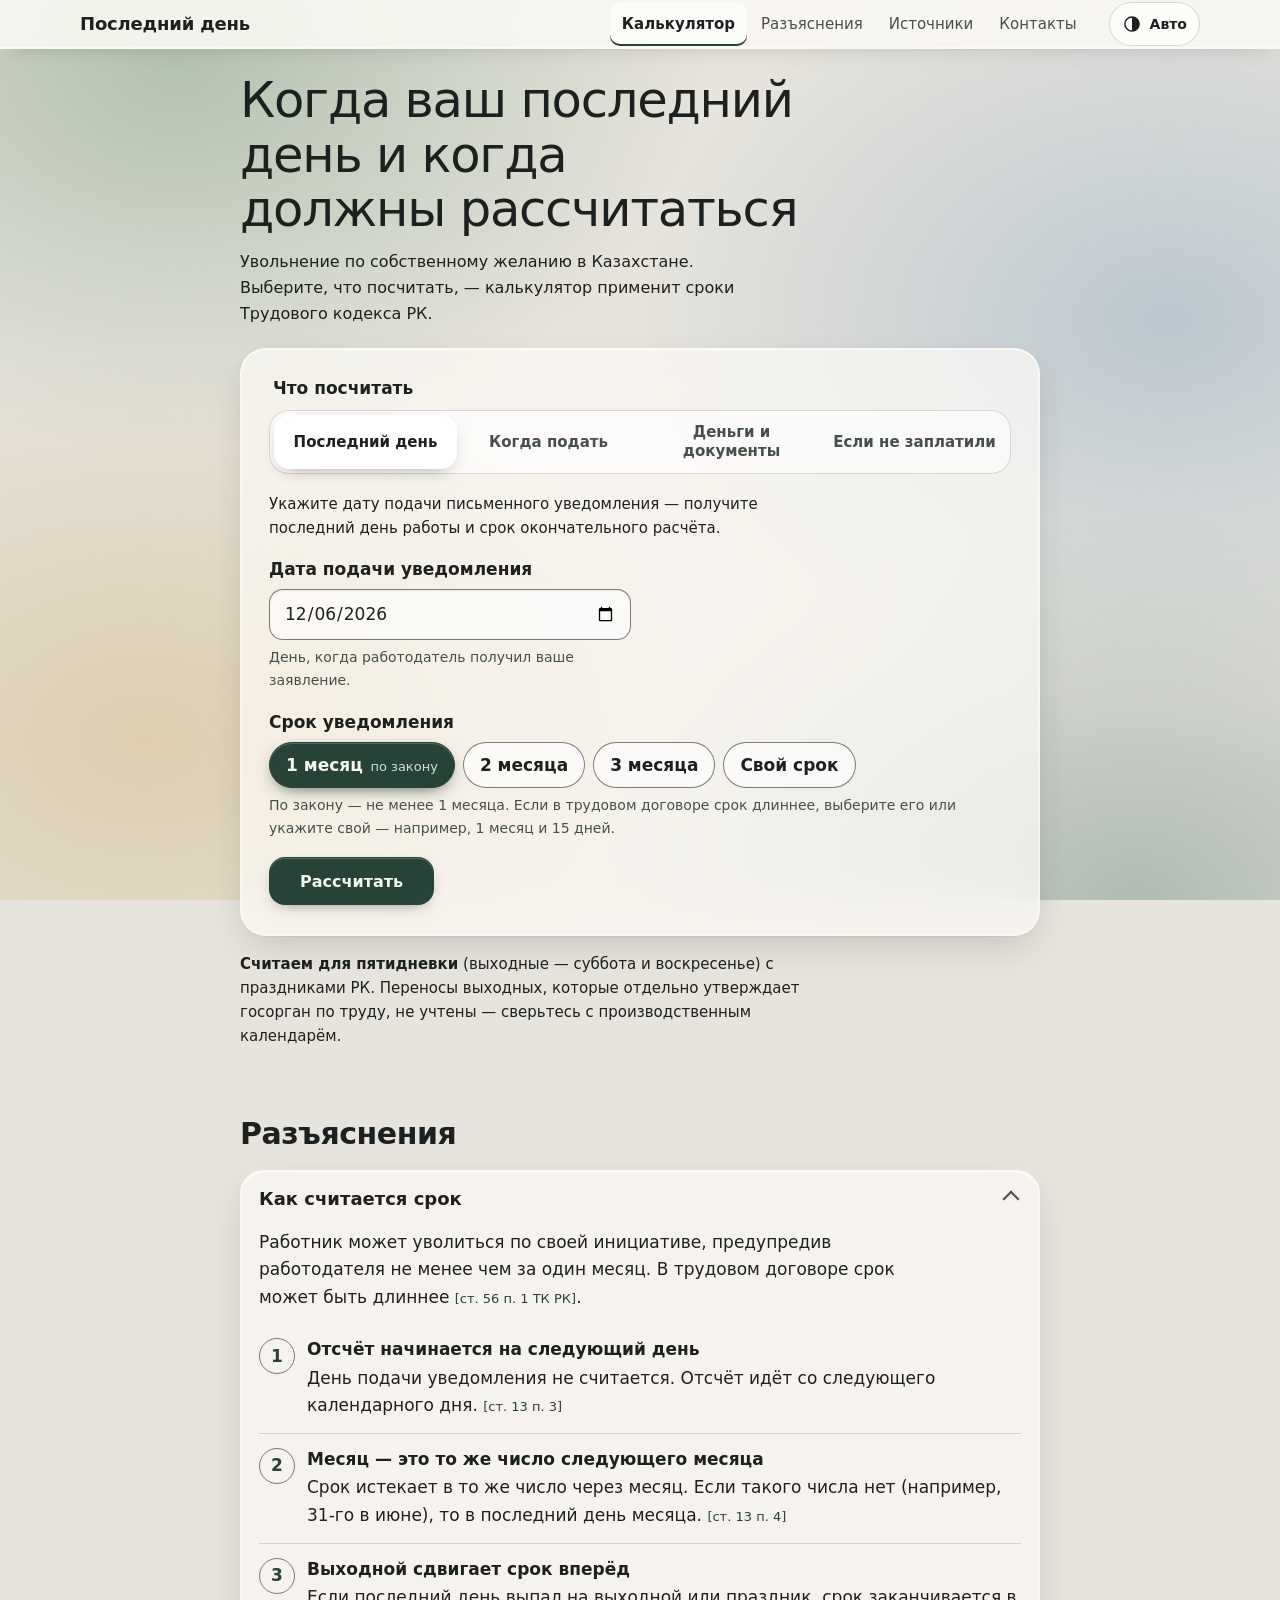
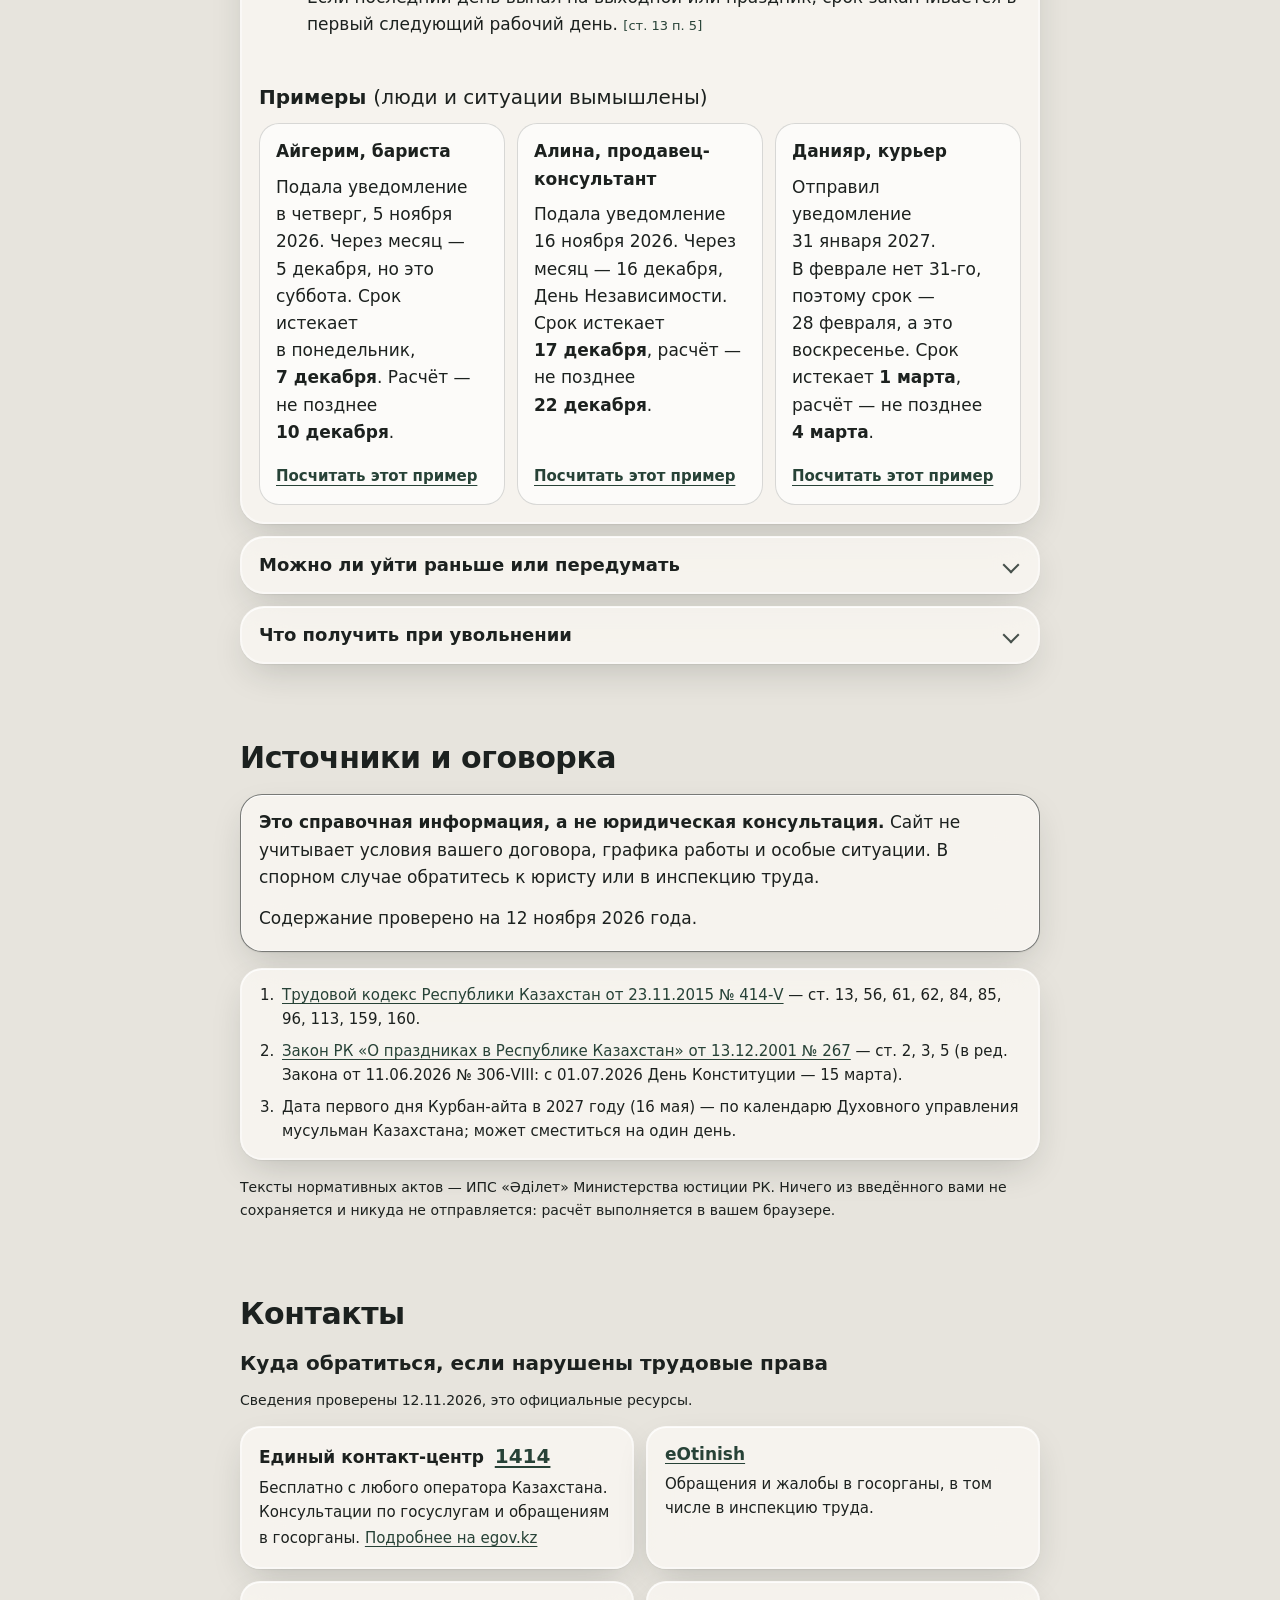
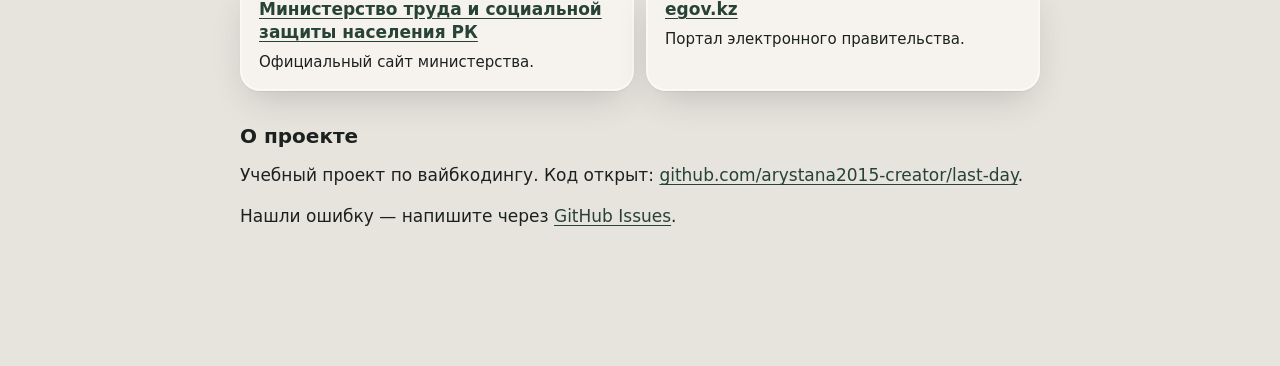
==== commit fec457a6: "Убран раздел «Как сделан сайт» Co-Authored-By: Claude Opus 5.5 <noreply@anthropic.com>" ====
--- a/index.html
+++ b/index.html
@@ -18,7 +18,7 @@
       } catch (e) {}
     })();
   </script>
-  <link rel="stylesheet" href="styles.css?v=6">
+  <link rel="stylesheet" href="styles.css?v=8">
 </head>
 <body>
   <!-- Фоновые пятна под стеклом -->
@@ -31,7 +31,6 @@
       <nav class="nav" id="nav" aria-label="Разделы">
         <a href="#calc">Калькулятор</a>
         <a href="#explain">Разъяснения</a>
-        <a href="#how">Как сделан сайт</a>
         <a href="#sources">Источники</a>
         <a href="#contacts">Контакты</a>
       </nav>
@@ -266,67 +265,7 @@
       </div>
     </section>
 
-    <!-- 3. Как сделан сайт -->
-    <section id="how" class="section">
-      <div class="wrap wrap--wide">
-        <h2>Как сделан сайт</h2>
-        <p class="section__lead">Сайт сделан с помощью ИИ-инструмента Claude Code. Ниже — реальные запросы автора по этапам: что просили, что сделал ИИ, что проверили вручную.</p>
-
-        <div class="cards" tabindex="0" role="region" aria-label="Этапы работы над сайтом — лента карточек">
-          <article class="pcard glass">
-            <p class="pcard__n">Этап 1</p>
-            <h3>План проекта</h3>
-            <blockquote class="term"><span class="term__bar" aria-hidden="true"><i></i><i></i><i></i></span><p><span class="term__gt" aria-hidden="true">&gt;</span>Вот мой документ с заданием. Пойми, что требуется, построй полный план, раздели на этапы, как в документе, и выполни только то, что нужно сейчас. Используй Sonnet на высоком уровне рассуждений, потом сам проверь</p></blockquote>
-            <dl class="steps"><div><dt>ИИ сделал</dt><dd>план, 3 варианта темы, паспорт проекта.</dd></div><div><dt>Проверили</dt><dd>нормы ТК РК по первоисточнику на adilet.zan.kz.</dd></div></dl>
-            <button class="shot" type="button" hidden aria-label="Увеличить скриншот этапа 1"><img data-src="img/prompts/1.png" alt="Скриншот запроса к Claude Code: план проекта" loading="lazy"></button>
-          </article>
-          <article class="pcard glass">
-            <p class="pcard__n">Этап 2</p>
-            <h3>Вопросы</h3>
-            <blockquote class="term"><span class="term__bar" aria-hidden="true"><i></i><i></i><i></i></span><p><span class="term__gt" aria-hidden="true">&gt;</span>Делаем калькулятор. Задай вопросы, чтобы понять мои идеи, и наводящие вопросы</p></blockquote>
-            <dl class="steps"><div><dt>ИИ сделал</dt><dd>анкету из 29 вопросов.</dd></div><div><dt>Проверили</dt><dd>полноту вопросов.</dd></div></dl>
-            <button class="shot" type="button" hidden aria-label="Увеличить скриншот этапа 2"><img data-src="img/prompts/2.png" alt="Скриншот запроса к Claude Code: вопросы по калькулятору" loading="lazy"></button>
-          </article>
-          <article class="pcard glass">
-            <p class="pcard__n">Этап 3</p>
-            <h3>Сборка калькулятора</h3>
-            <blockquote class="term"><span class="term__bar" aria-hidden="true"><i></i><i></i><i></i></span><p><span class="term__gt" aria-hidden="true">&gt;</span>Давай без вопросов — сделай по калькулятору то, что нужно, сам</p></blockquote>
-            <dl class="steps"><div><dt>ИИ сделал</dt><dd>ТЗ, логику расчёта, сайт, автотесты.</dd></div><div><dt>Проверили</dt><dd>12 тестовых примеров вручную; найдено изменение закона о праздниках 2026 года.</dd></div></dl>
-            <button class="shot" type="button" hidden aria-label="Увеличить скриншот этапа 3"><img data-src="img/prompts/3.png" alt="Скриншот запроса к Claude Code: сборка калькулятора" loading="lazy"></button>
-          </article>
-          <article class="pcard glass">
-            <p class="pcard__n">Этап 4</p>
-            <h3>Дизайн</h3>
-            <blockquote class="term"><span class="term__bar" aria-hidden="true"><i></i><i></i><i></i></span><p><span class="term__gt" aria-hidden="true">&gt;</span>Сделай сайт менее похожим на сделанный ИИ, сбалансированные цвета, и люксовую версию в стиле Liquid Glass — спокойно, без ярких цветов</p></blockquote>
-            <dl class="steps"><div><dt>ИИ сделал</dt><dd>две версии оформления.</dd></div><div><dt>Проверили</dt><dd>контраст текста, тёмную тему, телефон.</dd></div></dl>
-            <button class="shot" type="button" hidden aria-label="Увеличить скриншот этапа 4"><img data-src="img/prompts/4.png" alt="Скриншот запроса к Claude Code: дизайн в стиле Liquid Glass" loading="lazy"></button>
-          </article>
-          <article class="pcard glass">
-            <p class="pcard__n">Этап 5</p>
-            <h3>Свой срок</h3>
-            <blockquote class="term"><span class="term__bar" aria-hidden="true"><i></i><i></i><i></i></span><p><span class="term__gt" aria-hidden="true">&gt;</span>По договору срок может быть больше или нестандартным — дай возможность самому вписать месяцы и дни</p></blockquote>
-            <dl class="steps"><div><dt>ИИ сделал</dt><dd>поля «месяцев» и «дней», проверку «не меньше месяца».</dd></div><div><dt>Проверили</dt><dd>новые автотесты.</dd></div></dl>
-            <button class="shot" type="button" hidden aria-label="Увеличить скриншот этапа 5"><img data-src="img/prompts/5.png" alt="Скриншот запроса к Claude Code: свой срок уведомления" loading="lazy"></button>
-          </article>
-          <article class="pcard glass">
-            <p class="pcard__n">Этап 6</p>
-            <h3>Кнопки и один дизайн</h3>
-            <blockquote class="term"><span class="term__bar" aria-hidden="true"><i></i><i></i><i></i></span><p><span class="term__gt" aria-hidden="true">&gt;</span>Нужен только один дизайн — Liquid Glass. И выбор срока кнопками или ввод своего</p></blockquote>
-            <dl class="steps"><div><dt>ИИ сделал</dt><dd>кнопки 1/2/3 месяца и «Свой срок».</dd></div><div><dt>Проверили</dt><dd>работу на опубликованном сайте.</dd></div></dl>
-            <button class="shot" type="button" hidden aria-label="Увеличить скриншот этапа 6"><img data-src="img/prompts/6.png" alt="Скриншот запроса к Claude Code: кнопки выбора срока и один дизайн" loading="lazy"></button>
-          </article>
-          <article class="pcard glass">
-            <p class="pcard__n">Этап 7</p>
-            <h3>Версия 2</h3>
-            <blockquote class="term"><span class="term__bar" aria-hidden="true"><i></i><i></i><i></i></span><p><span class="term__gt" aria-hidden="true">&gt;</span>Добавь тёмную/светлую тему, скрины промптов, контакты, motion-дизайн и другие расчёты по датам с плавным переключением. Сначала концепцию</p></blockquote>
-            <dl class="steps"><div><dt>ИИ сделал</dt><dd>концепцию, 4 режима калькулятора, анимации.</dd></div><div><dt>Проверили</dt><dd>нормы ст. 159–160 ТК РК, 38 автотестов.</dd></div></dl>
-            <button class="shot" type="button" hidden aria-label="Увеличить скриншот этапа 7"><img data-src="img/prompts/7.png" alt="Скриншот запроса к Claude Code: версия 2 сайта" loading="lazy"></button>
-          </article>
-        </div>
-      </div>
-    </section>
-
-    <!-- 4. Источники и оговорка -->
+    <!-- 3. Источники и оговорка -->
     <section id="sources" class="section">
       <div class="wrap">
         <h2>Источники и оговорка</h2>
@@ -343,7 +282,7 @@
       </div>
     </section>
 
-    <!-- 5. Контакты -->
+    <!-- 4. Контакты -->
     <section id="contacts" class="section">
       <div class="wrap">
         <h2>Контакты</h2>
@@ -381,17 +320,7 @@
     </div>
   </footer>
 
-  <!-- Лайтбокс для скриншотов -->
-  <dialog id="lightbox" class="lb" aria-label="Скриншот">
-    <div class="lb__in">
-      <img id="lb-img" alt="">
-      <button class="lb__close" id="lb-close" type="button" aria-label="Закрыть">
-        <svg viewBox="0 0 24 24" width="20" height="20" aria-hidden="true" focusable="false"><path d="M6 6l12 12M18 6L6 18" fill="none" stroke="currentColor" stroke-width="2" stroke-linecap="round"/></svg>
-      </button>
-    </div>
-  </dialog>
-
-  <script src="calc.js?v=6"></script>
-  <script src="app.js?v=6"></script>
+  <script src="calc.js?v=8"></script>
+  <script src="app.js?v=8"></script>
 </body>
 </html>
--- a/styles.css
+++ b/styles.css
@@ -23,13 +23,11 @@
   --accent: #274237;
   --accent-ink: #f5f7f3;
   --pill: rgba(255, 255, 255, .92);      /* стеклянная пилюля вкладок */
-  --term-bg: rgba(28, 33, 31, .08);      /* плашка «терминала» */
   --warn-bg: #efe2c0;
   --warn-ink: #4a3809;
   --err-bg: #f1d8d1;
   --err-ink: #7a2316;
   --sans: system-ui, -apple-system, "Segoe UI", Roboto, "Helvetica Neue", Arial, sans-serif;
-  --mono: ui-monospace, "Cascadia Mono", "SF Mono", Consolas, "Liberation Mono", monospace;
   --measure: 42rem;
   --ease: cubic-bezier(.2, .8, .2, 1);
   color-scheme: light;
@@ -56,7 +54,6 @@
   --accent: #b4cfc0;
   --accent-ink: #0f1a15;
   --pill: rgba(255, 255, 255, .17);
-  --term-bg: rgba(0, 0, 0, .3);
   --warn-bg: #3a3016;
   --warn-ink: #efd58f;
   --err-bg: #402219;
@@ -85,7 +82,6 @@
     --accent: #b4cfc0;
     --accent-ink: #0f1a15;
     --pill: rgba(255, 255, 255, .17);
-    --term-bg: rgba(0, 0, 0, .3);
     --warn-bg: #3a3016;
     --warn-ink: #efd58f;
     --err-bg: #402219;
@@ -341,39 +337,6 @@
 .docs li::before { content: ""; position: absolute; left: 0; top: 1.35em; width: 7px; height: 7px; border-radius: 50%; background: var(--accent); }
 .docs p { margin: 0; }
 
-/* ---------- Галерея «Как сделан сайт» ---------- */
-.cards {
-  display: flex; gap: 14px; margin: 22px -16px 0; padding: 4px 16px 18px;
-  overflow-x: auto; scroll-snap-type: x mandatory; scroll-padding: 0 16px; -webkit-overflow-scrolling: touch;
-}
-.pcard { flex: 0 0 min(86%, 23rem); scroll-snap-align: start; border-radius: 24px; padding: 18px 16px 16px; display: flex; flex-direction: column; }
-@media (min-width: 720px) {
-  .cards { display: grid; grid-template-columns: repeat(2, 1fr); overflow: visible; margin: 22px 0 0; padding: 0; scroll-snap-type: none; }
-  .pcard { flex: none; }
-}
-@media (min-width: 1040px) { .cards { grid-template-columns: repeat(3, 1fr); } }
-.pcard__n { font-size: .8125rem; font-weight: 650; letter-spacing: .04em; text-transform: uppercase; color: var(--accent); margin: 0 0 4px; }
-.pcard h3 { font-size: 1.1875rem; margin-bottom: 10px; }
-.term { margin: 0 0 14px; border-radius: 14px; background: var(--term-bg); border: 1px solid var(--hair); overflow: hidden; }
-.term__bar { display: flex; gap: 6px; padding: 8px 12px 0; }
-.term__bar i { width: 8px; height: 8px; border-radius: 50%; background: var(--edge); opacity: .55; }
-.term p { margin: 0; padding: 8px 12px 12px; font: .875rem/1.55 var(--mono); color: var(--text); display: flex; gap: .7em; }
-.term__gt { color: var(--accent); font-weight: 700; flex: none; }
-.steps { margin: 0; display: grid; gap: 8px; }
-.steps dt { font-size: .8125rem; font-weight: 650; color: var(--soft); text-transform: uppercase; letter-spacing: .04em; }
-.steps dd { margin: 0; font-size: .9375rem; }
-.shot { display: block; width: 100%; margin: 14px 0 0; padding: 0; border: 1px solid var(--hair); border-radius: 14px; overflow: hidden; background: none; cursor: zoom-in; transition: transform .15s ease; }
-.shot[hidden] { display: none; }
-.shot:active { transform: scale(.98); }
-.shot img { display: block; width: 100%; height: auto; }
-
-/* Лайтбокс */
-.lb { border: 0; padding: 0; background: transparent; max-width: 96vw; max-height: 96vh; overflow: visible; color: var(--text); }
-.lb::backdrop { background: rgba(8, 12, 10, .66); }
-.lb__in { position: relative; }
-.lb img { display: block; max-width: 96vw; max-height: 88vh; border-radius: 14px; box-shadow: 0 20px 60px -10px rgba(0, 0, 0, .6); background: var(--glass-solid); }
-.lb__close { position: absolute; top: 8px; right: 8px; width: 44px; height: 44px; display: grid; place-items: center; border-radius: 50%; border: 1px solid var(--edge); background: var(--glass-solid); color: var(--text); cursor: pointer; }
-
 /* ---------- Источники, контакты, футер ---------- */
 .disclaimer { padding: 14px 18px 6px; margin-bottom: 16px; border-radius: 22px; border-color: var(--edge); }
 .sources { padding: 14px 18px 8px 38px; margin: 0 0 16px; font-size: .9375rem; border-radius: 22px; }
@@ -434,7 +397,6 @@
   .reveal { opacity: 0; transform: translateY(16px); transition: opacity .7s var(--ease), transform .7s var(--ease); }
   .reveal.in { opacity: 1; transform: none; }
 
-  .lb[open] { animation: fade-in .25s ease both; }
 }
 @media (prefers-reduced-motion: reduce) {
   html { scroll-behavior: auto; }
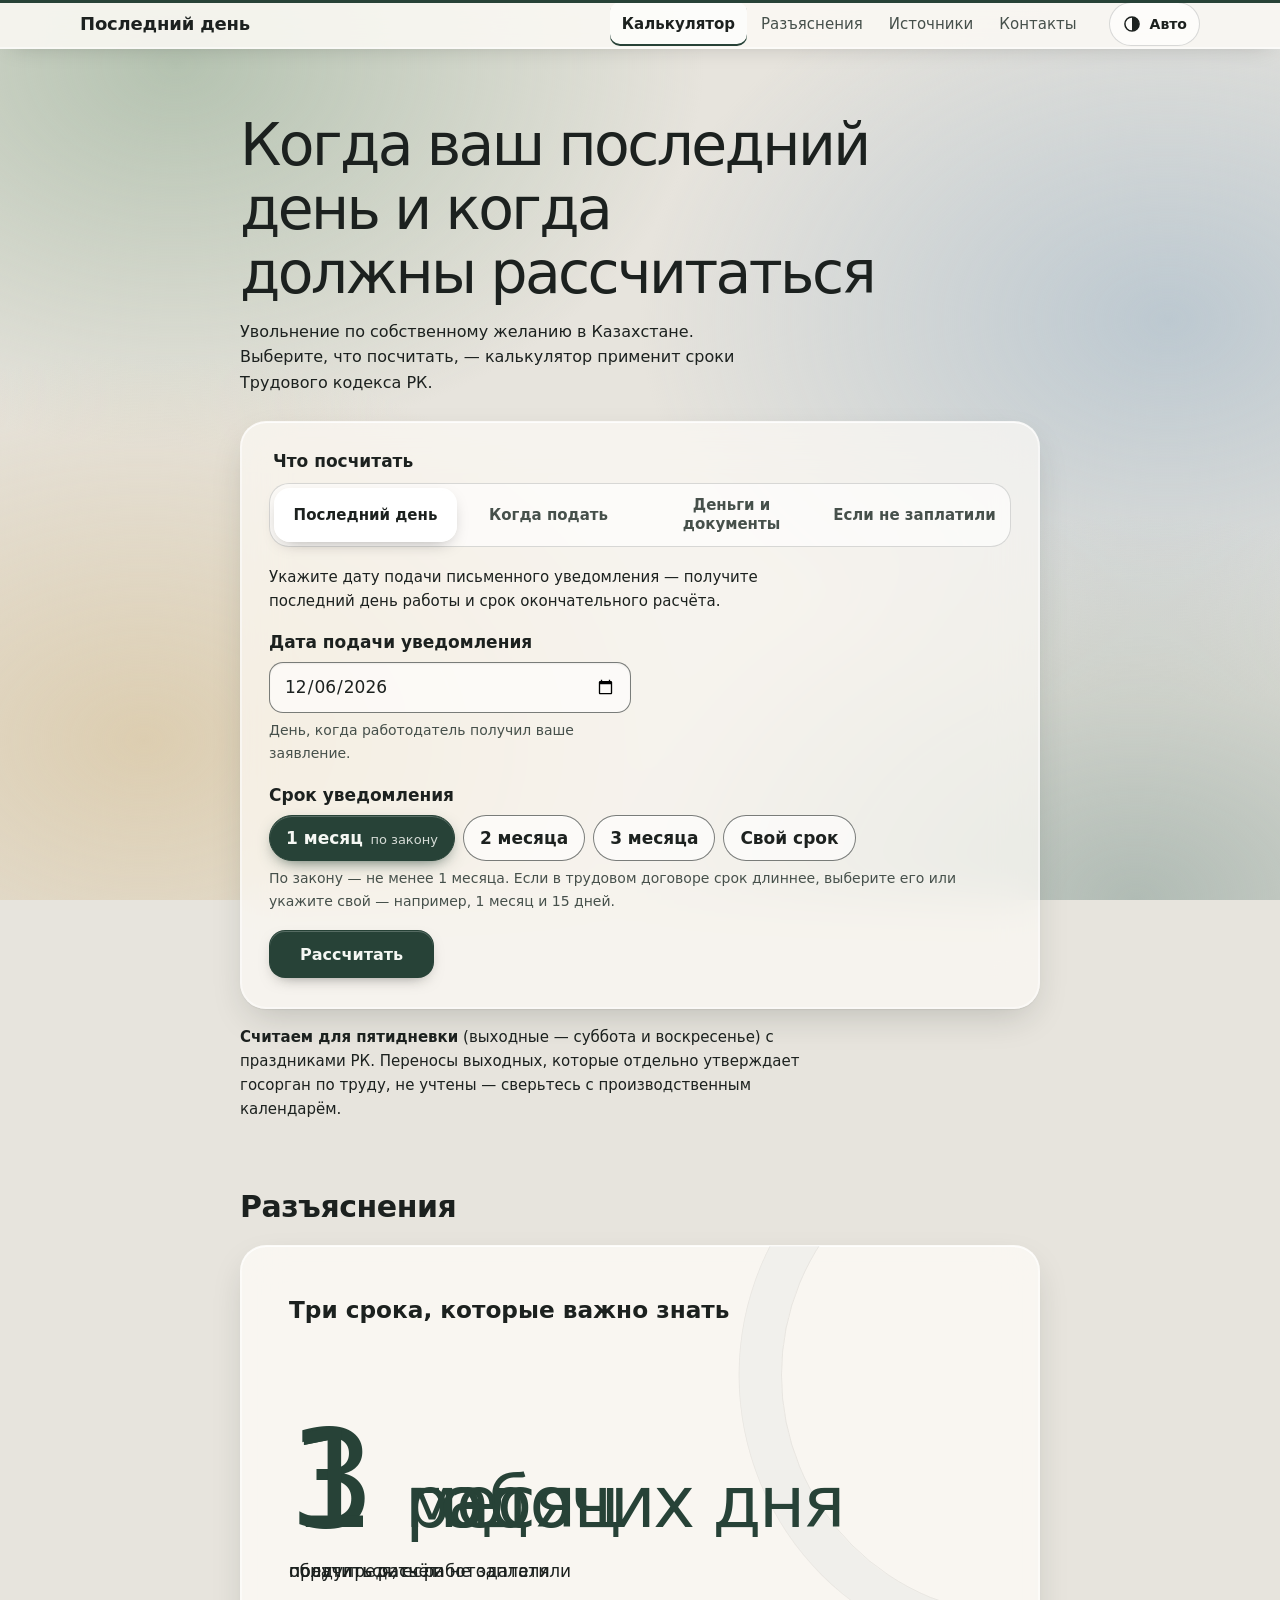
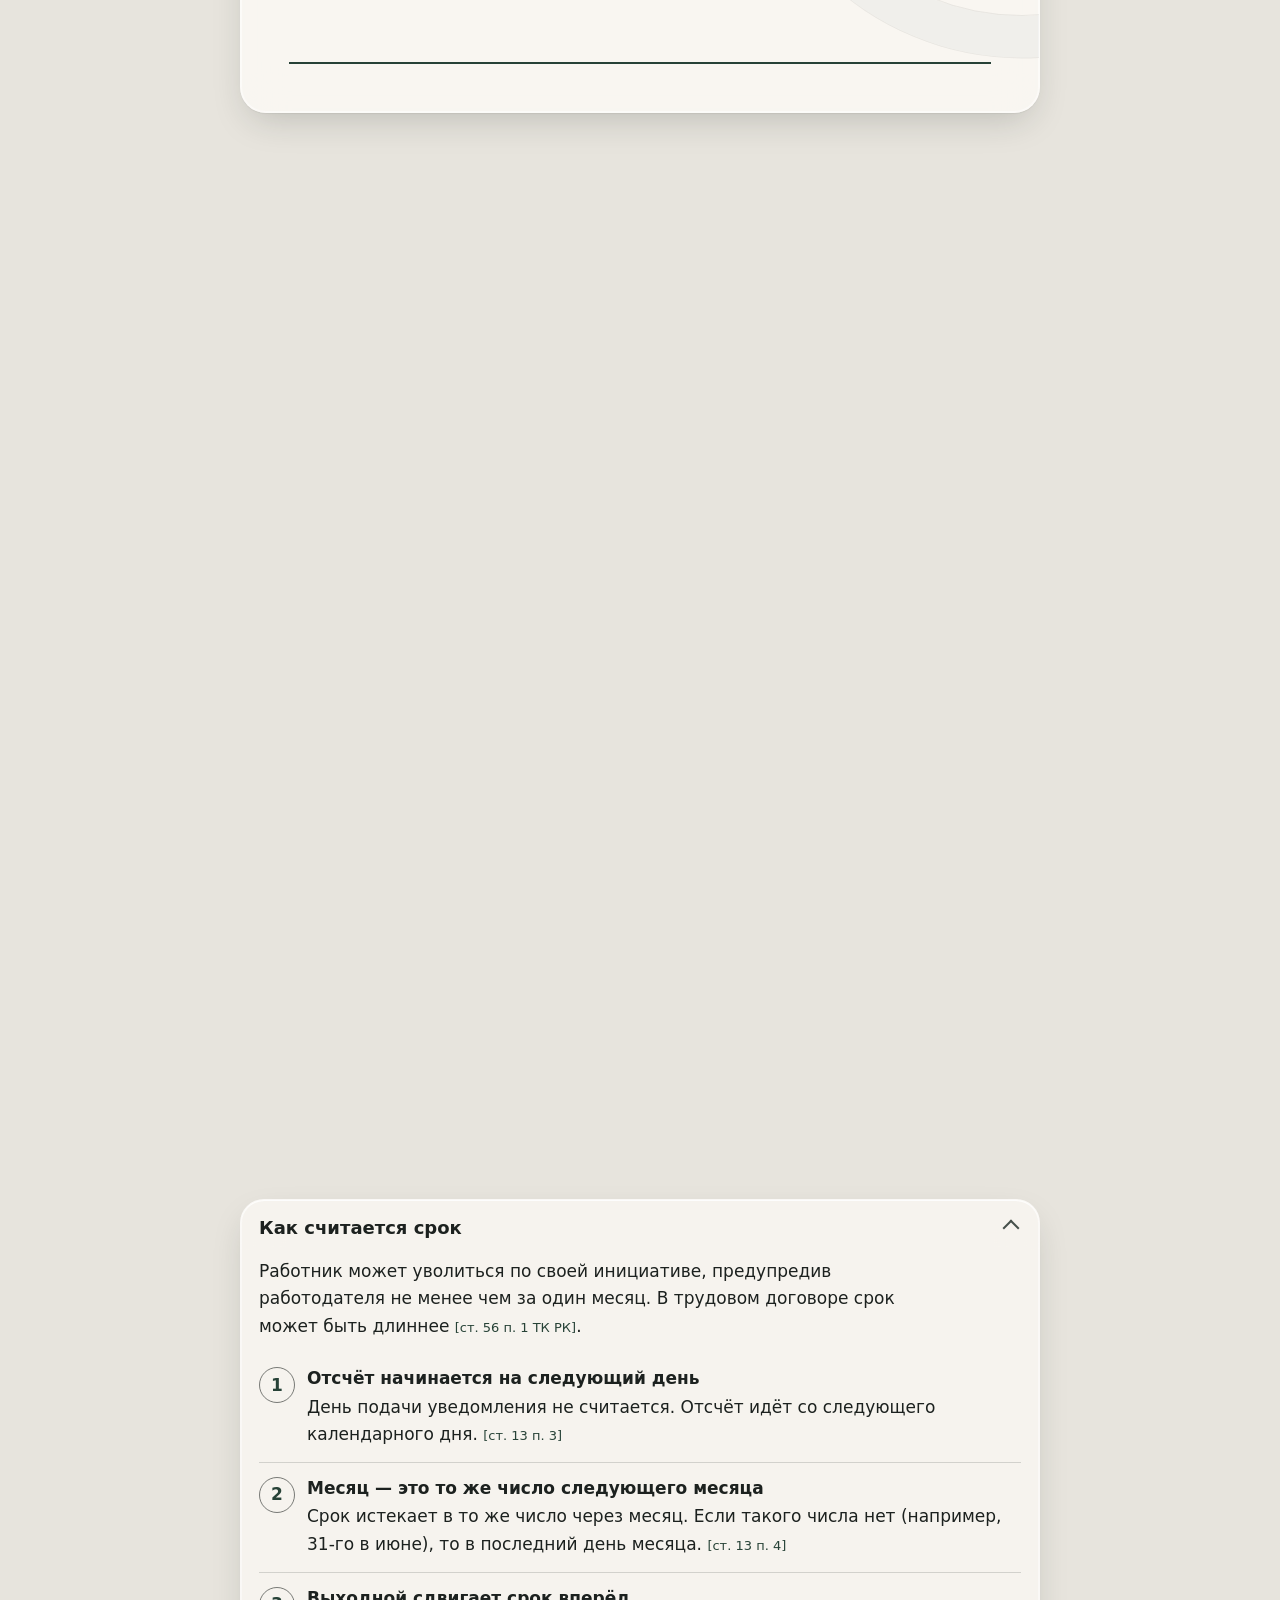
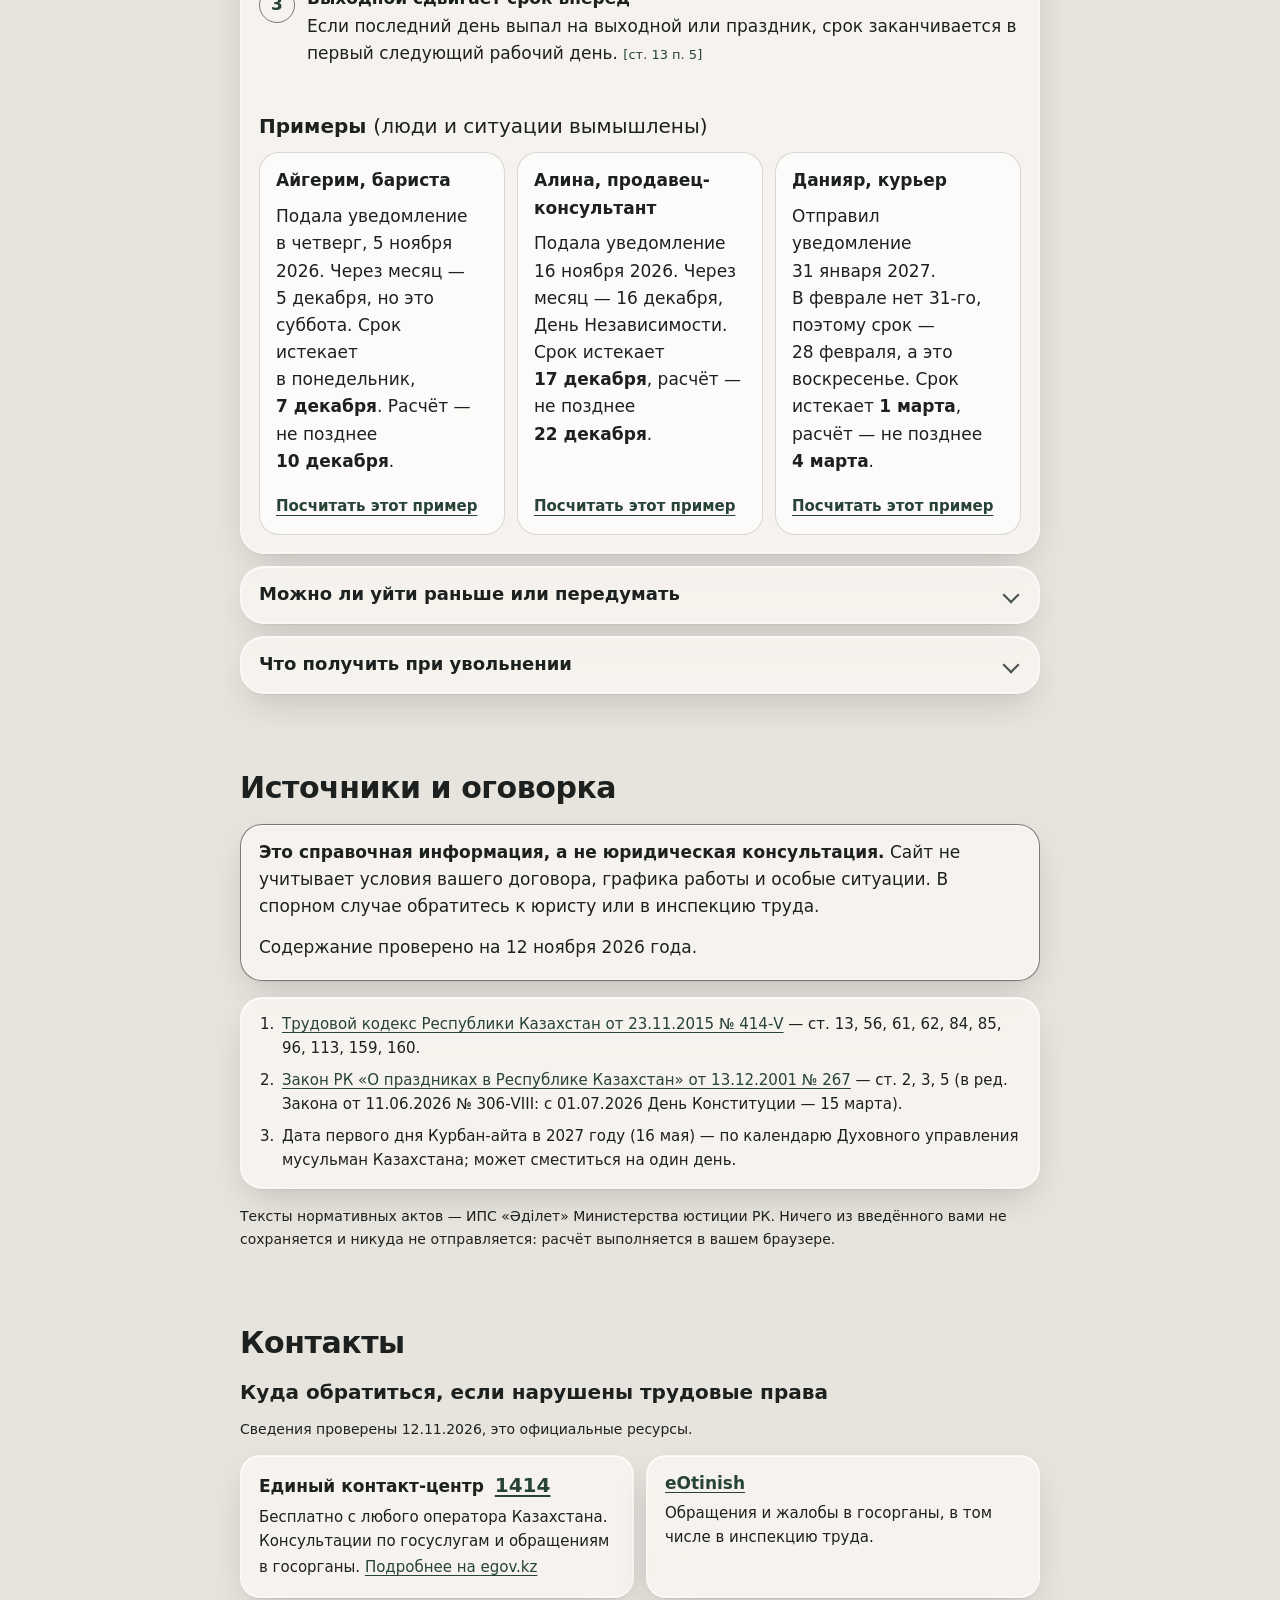
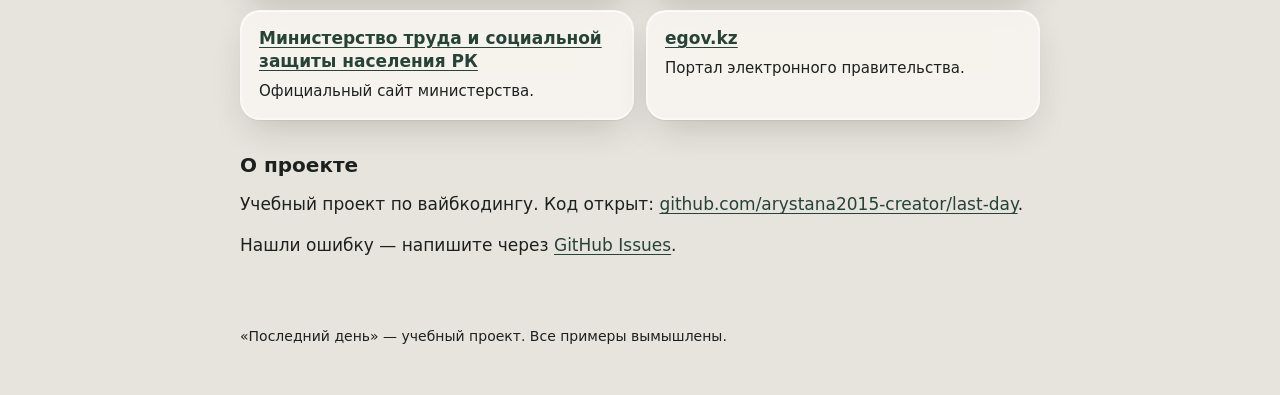
==== commit 8887a415: "Эффекты при прокрутке: параллакс, рост панелей, «Три срока», прогресс, наклон стекла Сделано в ChatG" ====
--- a/index.html
+++ b/index.html
@@ -18,13 +18,14 @@
       } catch (e) {}
     })();
   </script>
-  <link rel="stylesheet" href="styles.css?v=8">
+  <link rel="stylesheet" href="styles.css?v=9">
 </head>
 <body>
   <!-- Фоновые пятна под стеклом -->
   <div class="bg" aria-hidden="true"><i class="blob blob--1"></i><i class="blob blob--2"></i><i class="blob blob--3"></i><i class="blob blob--4"></i></div>
   <a class="skip" href="#calc">К калькулятору</a>
 
+  <div class="reading-progress" aria-hidden="true"></div>
   <header class="top">
     <div class="top__inner">
       <a class="logo" href="#calc" aria-label="Последний день — в начало">Последний день</a>
@@ -47,9 +48,12 @@
     <!-- 1. Калькулятор -->
     <section id="calc" class="hero">
       <div class="wrap">
-        <h1>Когда ваш последний день и&nbsp;когда должны рассчитаться</h1>
+        <div class="hero-intro">
+          <h1>Когда ваш последний день и&nbsp;когда должны рассчитаться</h1>
         <p class="lead">Увольнение по собственному желанию в Казахстане. Выберите, что посчитать, — калькулятор применит сроки Трудового кодекса РК.</p>
 
+        </div>
+        <div class="calc-lift">
         <div class="calc glass">
           <p class="calc__title" id="calc-title">Что посчитать</p>
           <div class="tabs" role="tablist" aria-labelledby="calc-title" id="tabs">
@@ -158,6 +162,7 @@
           </div>
         </div>
 
+        </div>
         <p class="assume">
           <strong>Считаем для пятидневки</strong> (выходные — суббота и воскресенье) с праздниками РК.
           Переносы выходных, которые отдельно утверждает госорган по труду, не учтены — сверьтесь с производственным календарём.
@@ -169,6 +174,18 @@
     <section id="explain" class="section">
       <div class="wrap">
         <h2>Разъяснения</h2>
+
+        <div class="deadlines">
+          <div class="deadlines__pin glass">
+            <h3>Три срока, которые важно знать</h3>
+            <ol class="deadlines__steps">
+              <li><strong>1 <span>месяц</span></strong><p>предупредить работодателя</p></li>
+              <li><strong>3 <span>рабочих дня</span></strong><p>получить расчёт</p></li>
+              <li><strong>1 <span>год</span></strong><p>обратиться, если не заплатили</p></li>
+            </ol>
+            <div class="deadlines__track" aria-hidden="true"><i></i></div>
+          </div>
+        </div>
 
         <details class="fold glass" open>
           <summary>Как считается срок</summary>
@@ -320,7 +337,7 @@
     </div>
   </footer>
 
-  <script src="calc.js?v=8"></script>
-  <script src="app.js?v=8"></script>
+  <script src="calc.js?v=9"></script>
+  <script src="app.js?v=9"></script>
 </body>
 </html>
--- a/styles.css
+++ b/styles.css
@@ -101,14 +101,10 @@
   overflow-wrap: break-word;
   min-height: 100vh;
 }
-/* Короткий переход цветов — только в момент переключения темы (класс ставит app.js) */
-html.theme-fade *, html.theme-fade *::before, html.theme-fade *::after {
-  transition: background-color .4s ease, color .4s ease, border-color .4s ease, box-shadow .4s ease !important;
-}
 
 /* Фон: размытые пятна под стеклом, медленно дрейфуют (только transform) */
 .bg { position: fixed; inset: 0; z-index: -1; pointer-events: none; overflow: hidden; }
-.blob { position: absolute; display: block; width: 66rem; height: 48rem; will-change: transform; }
+.blob { position: absolute; display: block; width: 66rem; height: 48rem;  }
 .blob--1 { left: -22rem; top: -20rem; background: radial-gradient(closest-side, var(--blob-1), transparent); }
 .blob--2 { right: -26rem; top: -4rem; background: radial-gradient(closest-side, var(--blob-3), transparent); }
 .blob--3 { left: -24rem; bottom: -14rem; background: radial-gradient(closest-side, var(--blob-2), transparent); }
@@ -184,8 +180,8 @@
   position: absolute; left: 0; top: 0; width: 0; height: 0; border-radius: 16px; opacity: 0;
   background: var(--pill); border: 1px solid var(--rim-soft);
   box-shadow: 0 6px 18px -8px rgba(0, 0, 0, .4), inset 0 1px 0 var(--rim);
-  transition: transform .45s var(--ease), opacity .2s;
-  will-change: transform;
+  transition: transform .48s cubic-bezier(.22,.92,.25,1.08), opacity .2s;
+  
 }
 .tabs__pill.is-ready { opacity: 1; }
 .tabs__pill.no-anim { transition: none; }
@@ -193,7 +189,7 @@
   position: relative; z-index: 1; min-height: 52px; padding: 8px 10px; margin: 0;
   background: none; border: 0; border-radius: 16px; cursor: pointer;
   font: 550 .9375rem/1.25 var(--sans); color: var(--soft); text-align: center;
-  transition: color .25s, transform .15s ease;
+  transition: transform .15s ease;
 }
 .tab:hover { color: var(--text); }
 .tab[aria-selected="true"] { color: var(--text); font-weight: 650; }
@@ -223,7 +219,7 @@
   min-height: 48px; padding: 0 30px; border: 1px solid transparent; border-radius: 16px; cursor: pointer;
   background: var(--accent); color: var(--accent-ink); font: 600 1rem var(--sans);
   box-shadow: inset 0 1px 0 rgba(255, 255, 255, .22), 0 6px 16px -8px rgba(0, 0, 0, .5);
-  transition: transform .15s ease, filter .15s ease;
+  transition: transform .15s ease;
 }
 .btn:hover { filter: brightness(1.08); }
 .btn:active { transform: scale(.98); }
@@ -243,7 +239,7 @@
   border-radius: 999px; border: 1px solid var(--edge); background: var(--field);
   color: var(--text); font-weight: 550; line-height: 1.3;
   box-shadow: inset 0 1px 0 var(--rim-soft);
-  transition: background-color .2s, color .2s, border-color .2s, transform .15s ease;
+  transition: transform .15s ease;
 }
 .chip small { font-size: .8125rem; font-weight: 400; color: var(--soft); }
 .chip:hover span { border-color: var(--text); }
@@ -366,39 +362,163 @@
   .tabs__pill { border: 2px solid Highlight; }
 }
 
-/* ---------- Motion (только transform и opacity; blur — лишь у уходящей панели) ---------- */
+/* Одна и та же разметка служит обычным списком и закреплённой сценой. */
+:root {
+  --pin-top: 106px;
+  --pin-height: clamp(18rem, 52vh, 30rem);
+  --parallax: 22px;
+}
+@media (min-width: 720px) {
+  :root { --pin-top: 76px; --parallax: 60px; }
+}
+.hero { padding-top: clamp(28px, 5vw, 74px); }
+@media (max-width: 719px) {
+  .nav { width: 100%; margin: 0; justify-content: space-between; }
+  .nav a { justify-content: center; padding: 0 2px; font-size: clamp(.775rem, 3.4vw, .9375rem); }
+}
+.hero-intro { transform-origin: left top; }
+h1 { font-size: clamp(2rem, 5.6vw, 3.65rem); letter-spacing: -.045em; }
+.calc-lift { margin-top: 26px; }
+.calc { margin-top: 0; }
+.field, .tab { min-width: 0; }
+.tl__date { overflow-wrap: anywhere; font-variant-numeric: tabular-nums; }
+.reading-progress { display: none; }
+.deadlines { margin: 1.25rem 0 1.5rem; }
+.deadlines__pin {
+  position: relative; isolation: isolate; overflow: hidden;
+  padding: clamp(20px, 5vw, 48px); border-radius: 26px;
+  background: var(--glass-strong);
+}
+.deadlines__pin::before {
+  content: ""; position: absolute; z-index: -1; pointer-events: none;
+  right: -14rem; top: -7rem; width: 30rem; height: 30rem; border-radius: 50%;
+  border: 1px solid var(--hair); box-shadow: 0 0 0 2.6rem var(--rim-soft), 0 0 0 2.65rem var(--hair);
+  opacity: .45;
+}
+.deadlines__pin h3 { position: relative; font-size: clamp(1.06rem, 2.6vw, 1.45rem); font-weight: 550; }
+.deadlines__steps { list-style: none; margin: 1.2rem 0 0; padding: 0; }
+.deadlines__steps li { padding: 1rem 0; border-top: 1px solid var(--hair); }
+.deadlines__steps strong { display: block; color: var(--accent); font-size: clamp(2.3rem, 9vw, 4.3rem); line-height: 1.05; font-weight: 520; letter-spacing: -.05em; }
+.deadlines__steps strong span { font-size: .52em; letter-spacing: -.035em; }
+.deadlines__steps p { margin: .5rem 0 0; line-height: 1.35; font-weight: 500; }
+.deadlines__track { display: none; }
+.glass { --surface: translate3d(0,0,0); }
+.word-mask { display: inline-block; overflow: hidden; vertical-align: bottom; padding-bottom: .1em; margin-bottom: -.1em; }
+.word-mask > span { display: inline-block; }
+:root[data-theme="dark"] .tl--main .tl__date { text-shadow: 0 0 1rem rgb(170 207 187 / .2); }
+@media (prefers-color-scheme: dark) {
+  :root:not([data-theme]) .tl--main .tl__date { text-shadow: 0 0 1rem rgb(170 207 187 / .2); }
+}
+@keyframes hero-away {
+  0% { opacity: 1; }
+  65% { opacity: .98; }
+  to { transform: translateY(-22px) scale(.85); opacity: .3; }
+}
+@keyframes lift { to { transform: translateY(-15px); } }
+@keyframes drift { to { transform: translate3d(var(--dx), var(--dy), 0); } }
+@keyframes read { from { transform: scaleX(0); } to { transform: scaleX(1); } }
+@keyframes arrive {
+  from { transform: translateY(12px) scale(.92) var(--surface, translate(0)); opacity: 0; }
+  to { transform: translateY(0) scale(1) var(--surface, translate(0)); opacity: 1; }
+}
+@keyframes word-up { from { transform: translateY(108%); } }
+@keyframes rise { from { transform: translateY(9px); opacity: 0; } }
+@keyframes slide { from { transform: translateX(var(--slide, 0px)); opacity: 0; } }
+@keyframes draw { from { transform: scaleY(0); } }
+@keyframes date-in { from { transform: scale(.94); opacity: 0; } 72% { transform: scale(1.012); } }
+@keyframes first-figure { from { transform: scale(.72); } }
+@keyframes first-term {
+  0%, 22% { opacity: 1; transform: scale(1); }
+  32%, 100% { opacity: 0; transform: scale(1.025); }
+}
+@keyframes middle-term {
+  0%, 30% { opacity: 0; transform: scale(.72); }
+  40%, 58% { opacity: 1; transform: scale(1); }
+  68%, 100% { opacity: 0; transform: scale(1.025); }
+}
+@keyframes last-term {
+  0%, 66% { opacity: 0; transform: scale(.72); }
+  78%, 100% { opacity: 1; transform: scale(1); }
+}
 @media (prefers-reduced-motion: no-preference) {
-  /* Дрейф пятен: 40–60 с */
-  .blob--1 { animation: drift-a 48s ease-in-out infinite alternate; }
-  .blob--2 { animation: drift-b 56s ease-in-out infinite alternate; }
-  .blob--3 { animation: drift-b 44s ease-in-out infinite alternate-reverse; }
-  .blob--4 { animation: drift-a 60s ease-in-out infinite alternate-reverse; }
-  @keyframes drift-a { from { transform: translate3d(0, 0, 0) scale(1); } to { transform: translate3d(7rem, 5rem, 0) scale(1.08); } }
-  @keyframes drift-b { from { transform: translate3d(0, 0, 0) scale(1.05); } to { transform: translate3d(-8rem, 4rem, 0) scale(.95); } }
-
-  /* Смена панели режима */
-  .panel:not([hidden]) { animation: panel-in .32s var(--ease) both; }
-  .panel.is-leaving { animation: panel-out .22s var(--ease) both; }
-  @keyframes panel-in { from { opacity: 0; transform: translateY(10px); } to { opacity: 1; transform: none; } }
-  @keyframes panel-out { from { opacity: 1; transform: none; filter: blur(0); } to { opacity: 0; transform: translateY(-8px); filter: blur(4px); } }
-
-  /* Результат: пункты по очереди, линия дорисовывается, главная дата проявляется */
-  .tl, .notes, .error { animation: rise .6s var(--ease) both; animation-delay: calc(var(--i, 0) * 110ms); }
-  .tl::before { animation: draw .7s var(--ease) both; animation-delay: calc(var(--i, 0) * 110ms + 120ms); }
-  .tl--main .tl__date { animation: fade-in 1s ease both; animation-delay: calc(var(--i, 0) * 110ms + 220ms); }
-  @keyframes rise { from { opacity: 0; transform: translateY(10px); } to { opacity: 1; transform: none; } }
-  @keyframes draw { from { transform: scaleY(0); } to { transform: scaleY(1); } }
-  @keyframes fade-in { from { opacity: 0; } to { opacity: 1; } }
-
-  /* Раскрытие деталей */
-  .fold[open] .fold__body { animation: fade-in .4s ease both; }
-
-  /* Появление разделов при прокрутке (класс .reveal добавляет app.js) */
-  .reveal { opacity: 0; transform: translateY(16px); transition: opacity .7s var(--ease), transform .7s var(--ease); }
-  .reveal.in { opacity: 1; transform: none; }
-
+  .motion .reading-progress {
+    display: block; position: fixed; inset: 0 0 auto; height: 3px; z-index: 12;
+    pointer-events: none; background: var(--accent); transform-origin: left;
+  }
+  .blob--1 { --dx: var(--parallax); --dy: calc(-1 * var(--parallax)); }
+  .blob--2 { --dx: calc(-1.6 * var(--parallax)); --dy: var(--parallax); }
+  .blob--3 { --dx: calc(.65 * var(--parallax)); --dy: calc(.5 * var(--parallax)); }
+  .panel:not([hidden]) { animation: slide .27s var(--ease); }
+  .tl, .notes, .error { animation: rise .45s var(--ease) backwards; animation-delay: calc(var(--i, 0) * 75ms); }
+  .tl::before { animation: draw .55s var(--ease) backwards; animation-delay: calc(var(--i, 0) * 75ms + 90ms); }
+  .tl--main .tl__date { transform-origin: left center; animation: date-in .56s ease-out backwards; animation-delay: calc(var(--i, 0) * 75ms); }
+  .motion .is-entering .word-mask > span { animation: word-up .48s var(--ease) backwards; animation-delay: calc(var(--word) * 50ms); }
+  .motion .list-entry { animation: rise .48s var(--ease) backwards; animation-delay: calc(var(--order) * 75ms); }
+  .motion-fallback .is-entering.surface-entry { animation: arrive .48s var(--ease) backwards; }
+  .motion-fallback .reading-progress,
+  .motion-fallback .hero-intro,
+  .motion-fallback .calc-lift,
+  .motion-fallback .blob:not(.blob--4) {
+    animation: var(--effect) 1s linear both paused; animation-delay: calc(-1s * var(--phase, 0));
+  }
+  .reading-progress { --effect: read; }
+  .hero-intro { --effect: hero-away; }
+  .calc-lift { --effect: lift; }
+  .blob { --effect: drift; }
+  @supports (animation-timeline: view()) and (animation-range: contain) {
+    .motion-native .reading-progress, .motion-native .blob:not(.blob--4),
+    .motion-native .hero-intro, .motion-native .calc-lift {
+      animation: var(--effect) auto linear both; animation-timeline: scroll(root);
+    }
+    .motion-native .hero-intro, .motion-native .calc-lift { animation-range: 0 340px; }
+    .motion-native .surface-entry {
+      animation: arrive auto linear backwards; animation-timeline: view();
+      animation-range: entry 0% entry 30%;
+    }
+  }
+}
+/* При сильном увеличении или небольшой высоте окна остаётся обычный список. */
+@media (prefers-reduced-motion: no-preference) and (min-height: 520px) {
+  .motion .deadlines { height: calc(var(--pin-height) + 118vh); }
+  .motion .deadlines__pin {
+    position: sticky; top: var(--pin-top); height: var(--pin-height);
+    display: grid; grid-template-rows: auto 1fr auto;
+  }
+  .motion .deadlines__steps { display: grid; align-items: center; margin: 0; }
+  .motion .deadlines__steps li {
+    grid-area: 1 / 1; transform-origin: left center; border: 0; padding: 0;
+    animation: var(--term) 1s linear both paused;
+    animation-delay: calc(-1s * var(--story, 0));
+  }
+  .deadlines__steps li:nth-child(1) { --term: first-term; }
+  .deadlines__steps li:nth-child(2) { --term: middle-term; }
+  .deadlines__steps li:nth-child(3) { --term: last-term; }
+  .motion .deadlines__pin.is-entering li:first-child strong { transform-origin: left; animation: first-figure .65s var(--ease) backwards; }
+  .motion .deadlines__steps strong { font-size: clamp(3.3rem, 18vw, 8.5rem); }
+  .motion .deadlines__track { display: block; height: 2px; background: var(--hair); }
+  .deadlines__track i { display: block; height: 100%; background: var(--accent); transform-origin: left; animation: read 1s linear both paused; animation-delay: calc(-1s * var(--story, 0)); }
+  @supports (animation-timeline: view()) and (animation-range: contain) {
+    .motion-native .deadlines {
+      view-timeline-name: --deadlines;
+      view-timeline-inset: var(--pin-top) calc(100% - var(--pin-top) - var(--pin-height));
+    }
+    .motion-native .deadlines__steps li, .motion-native .deadlines__track i {
+      animation-duration: auto; animation-delay: 0s; animation-play-state: running;
+      animation-timeline: --deadlines; animation-range: contain;
+    }
+  }
+}
+@media (hover: hover) and (pointer: fine) and (prefers-reduced-motion: no-preference) {
+  .glass.pointer-surface { position: relative; isolation: isolate; overflow: clip; transform: var(--surface); }
+  .pointer-surface::after {
+    content: ""; position: absolute; top: -70px; left: -95px; width: 190px; height: 140px;
+    z-index: -1; pointer-events: none; background: radial-gradient(ellipse, var(--rim-soft), transparent 70%);
+    transform: translate(var(--light-x, 0px), var(--light-y, 0px)); opacity: 0; transition: opacity .18s;
+  }
+  .tracking::after { opacity: .65; }
 }
 @media (prefers-reduced-motion: reduce) {
   html { scroll-behavior: auto; }
   *, *::before, *::after { animation: none !important; transition: none !important; }
-}
+  .nav a:active, .theme:active, .tab:active, .btn:active, .chip:active span, .link:active { transform: none; }
+}
